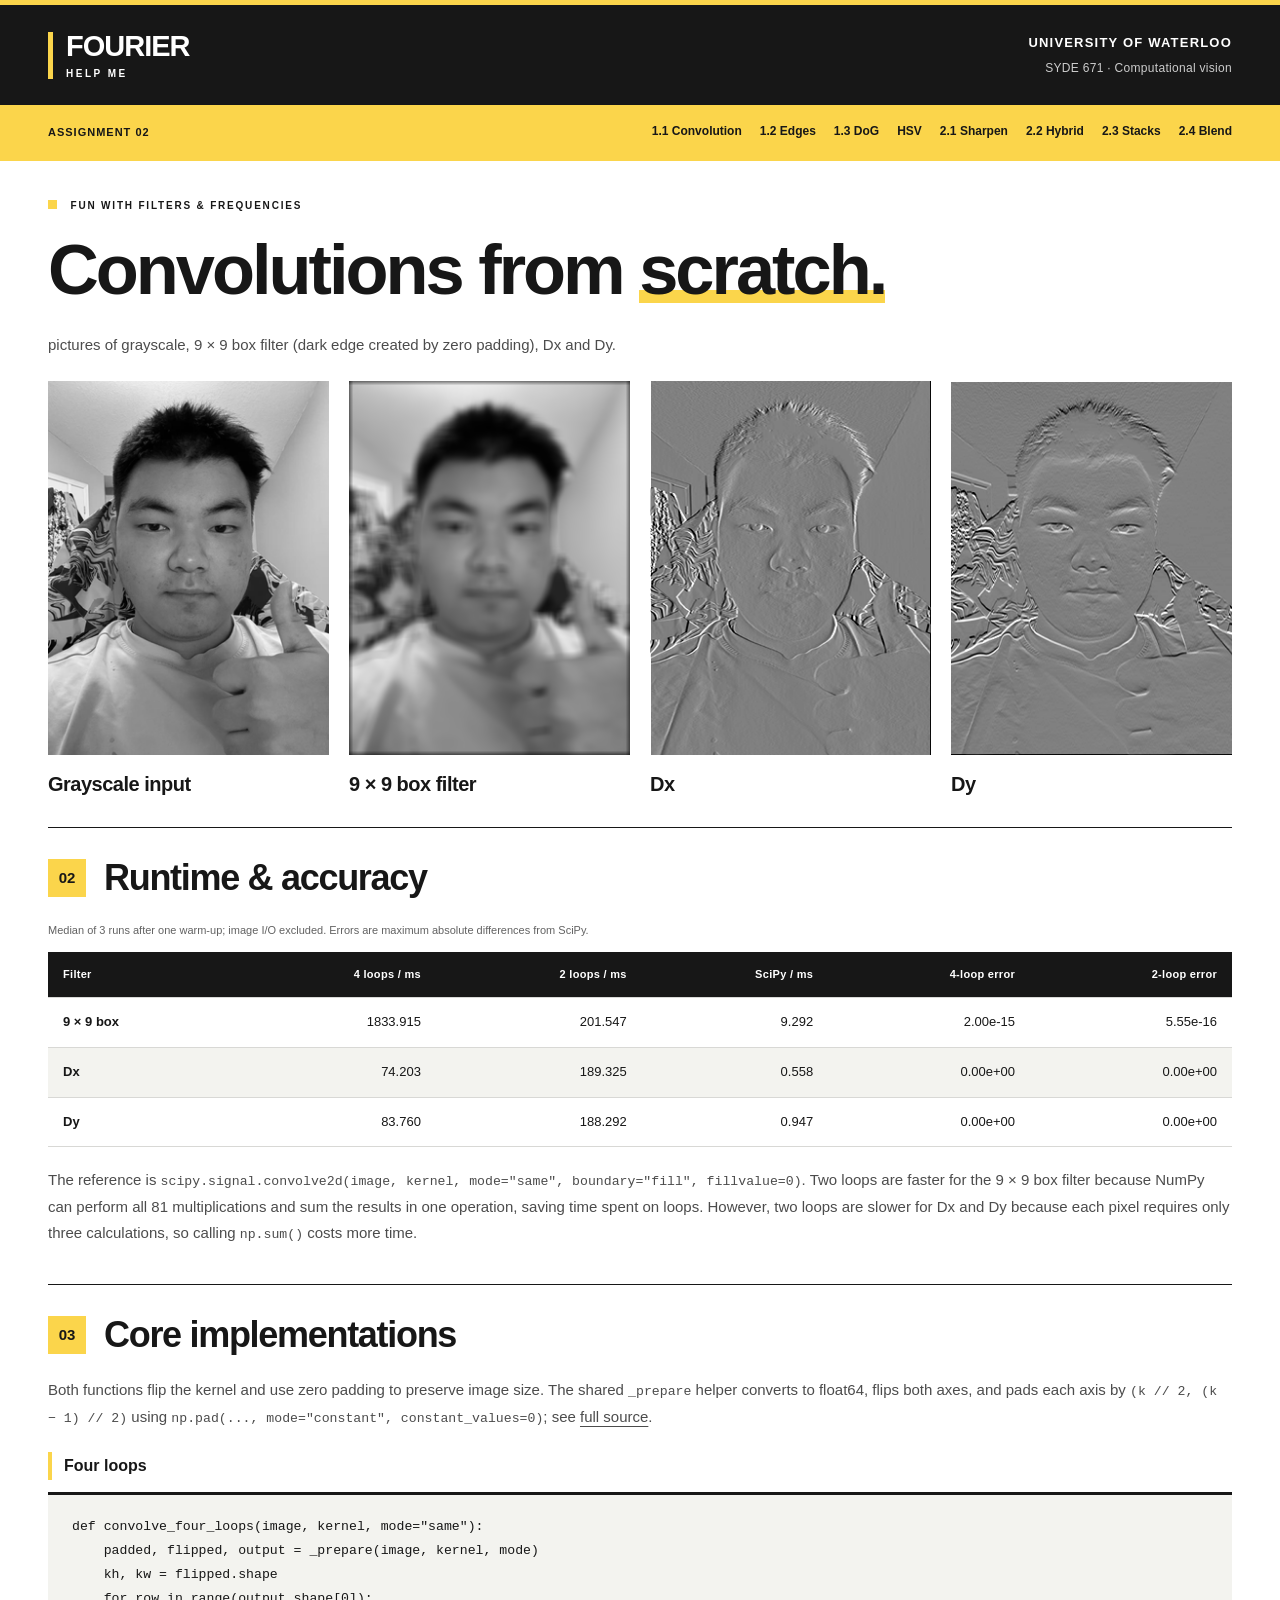
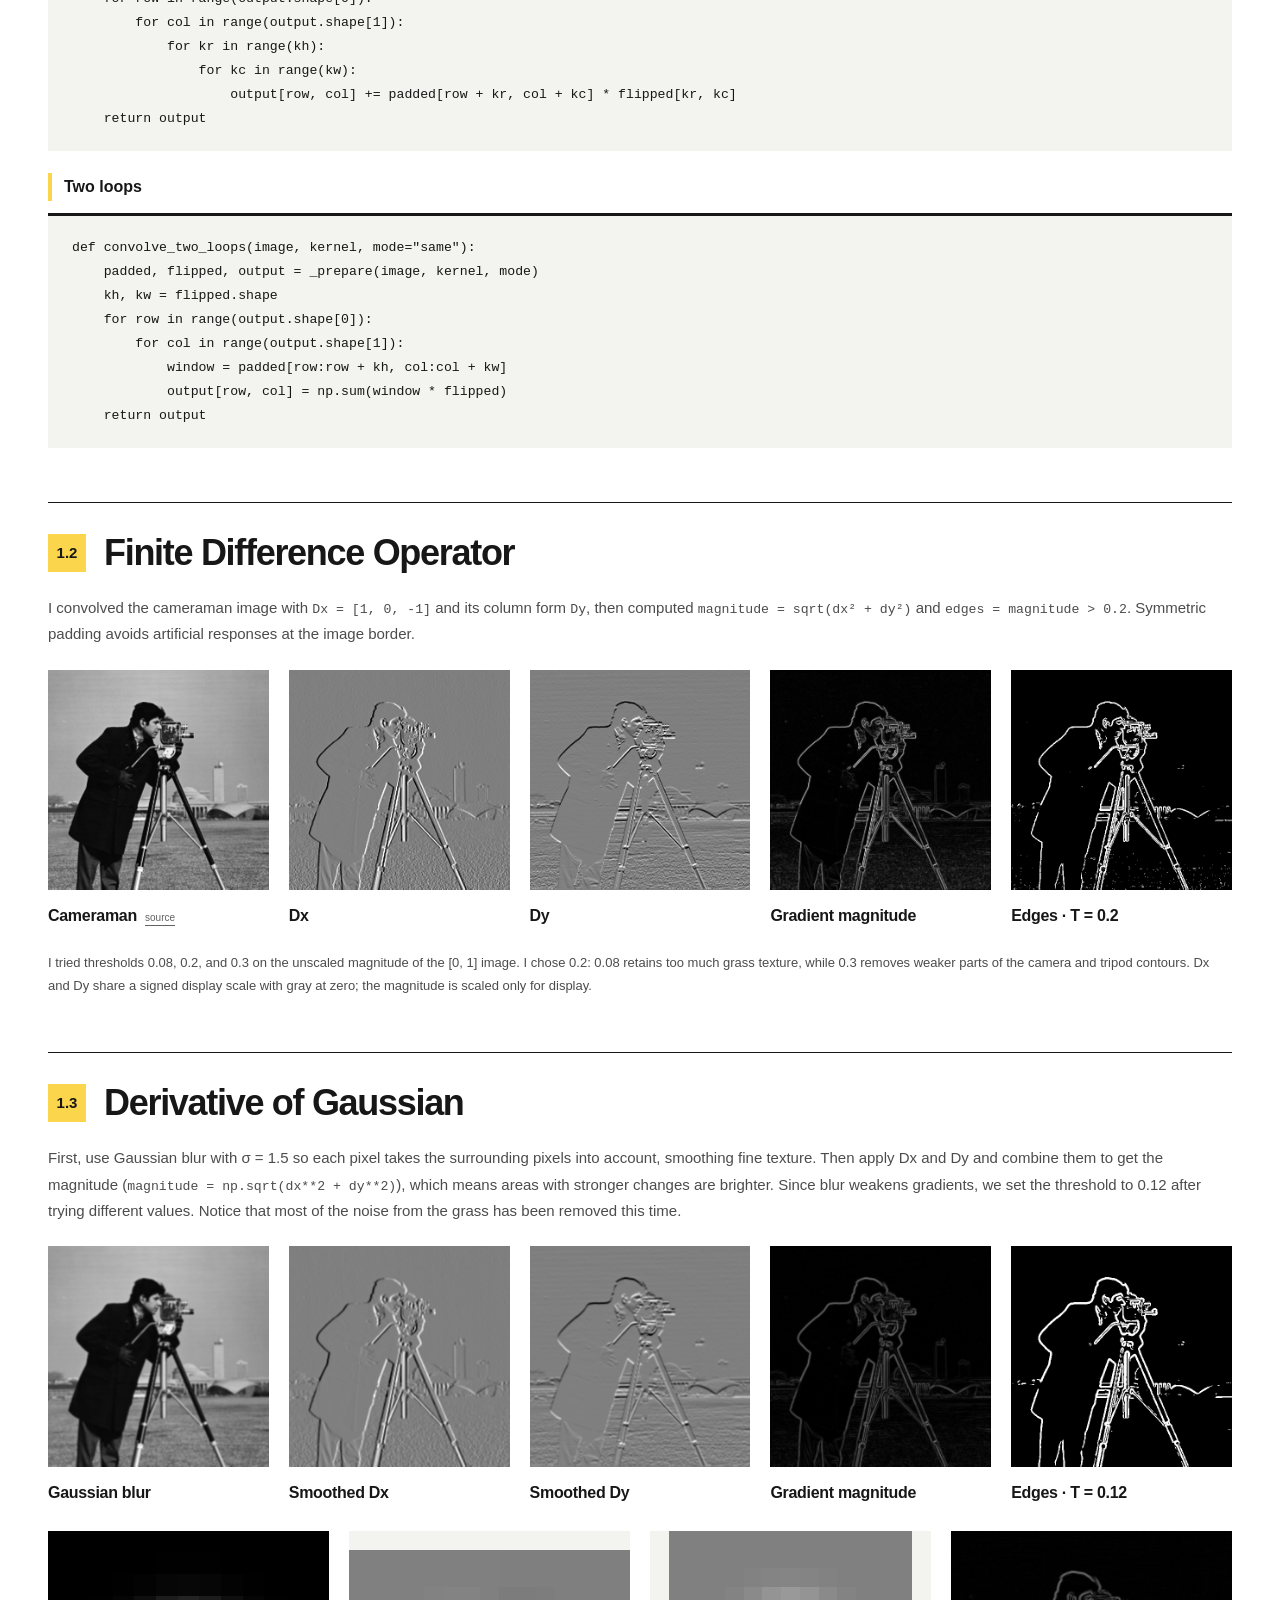
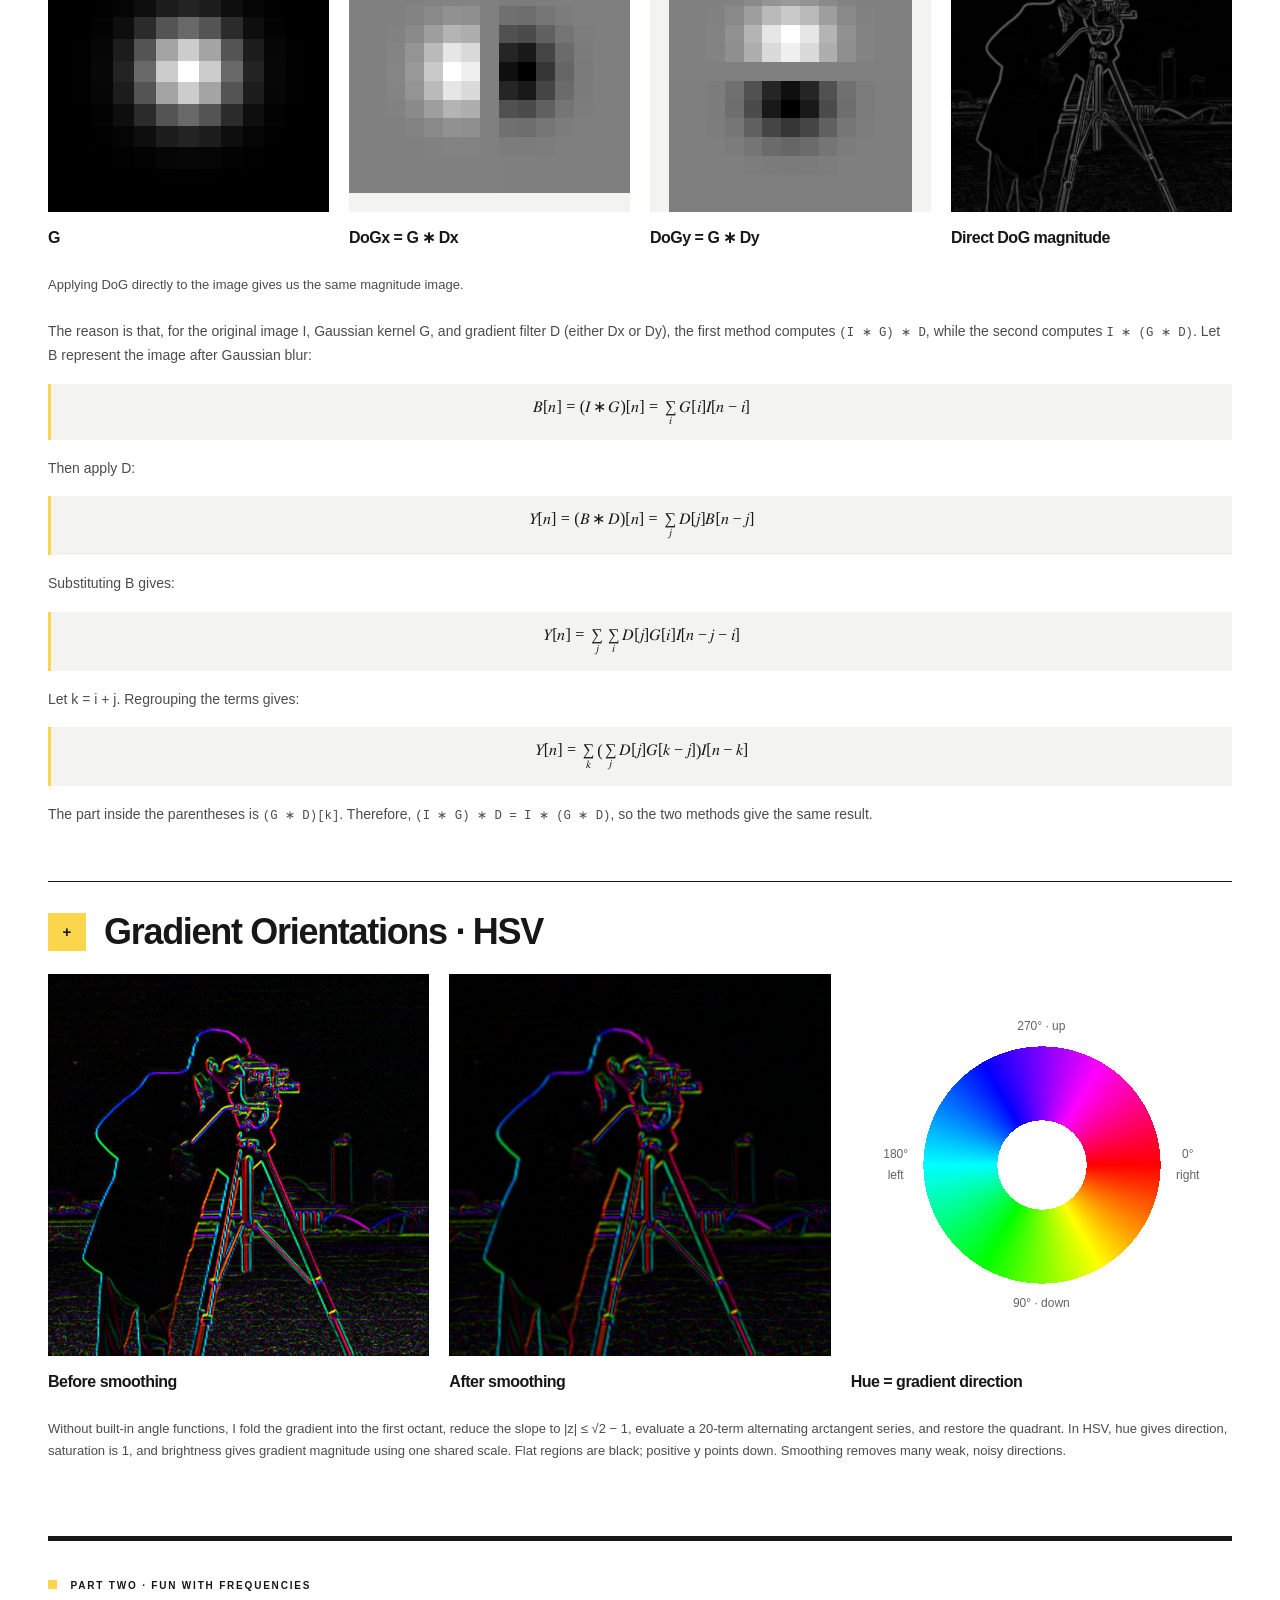
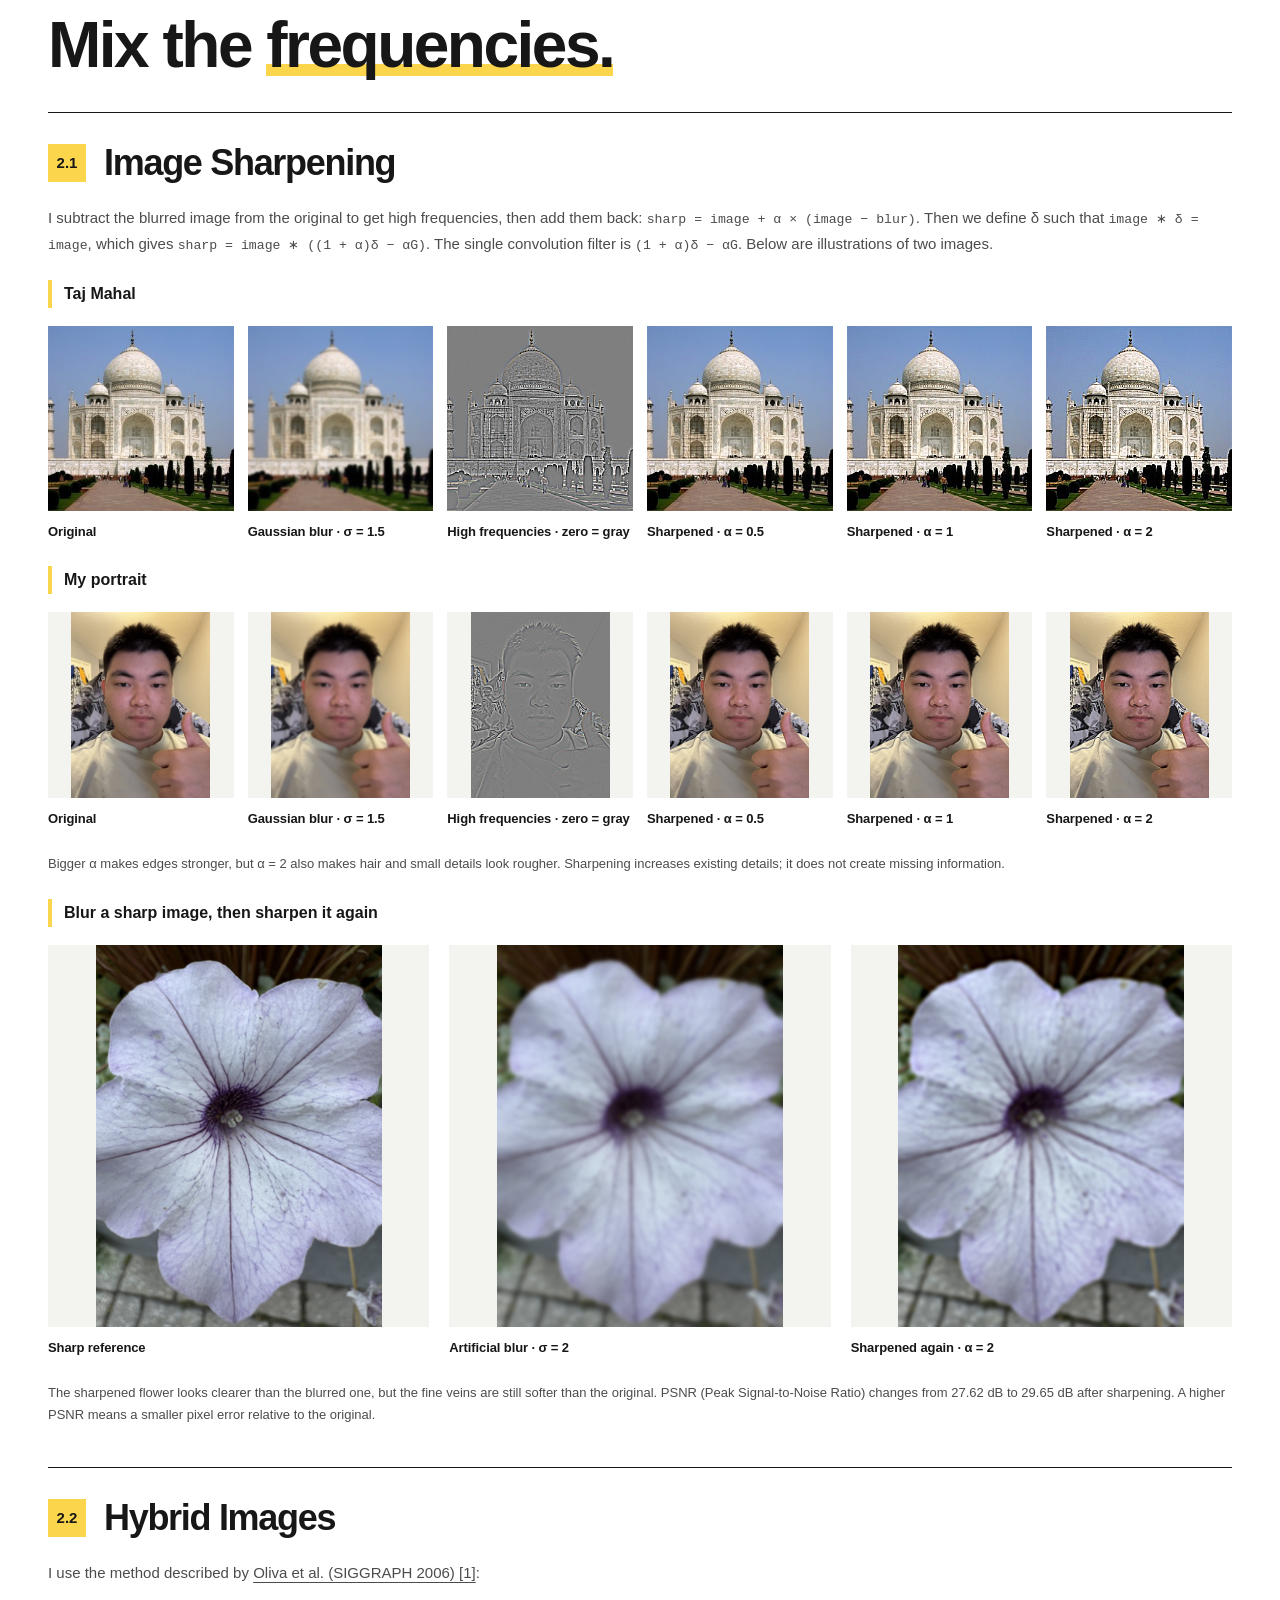
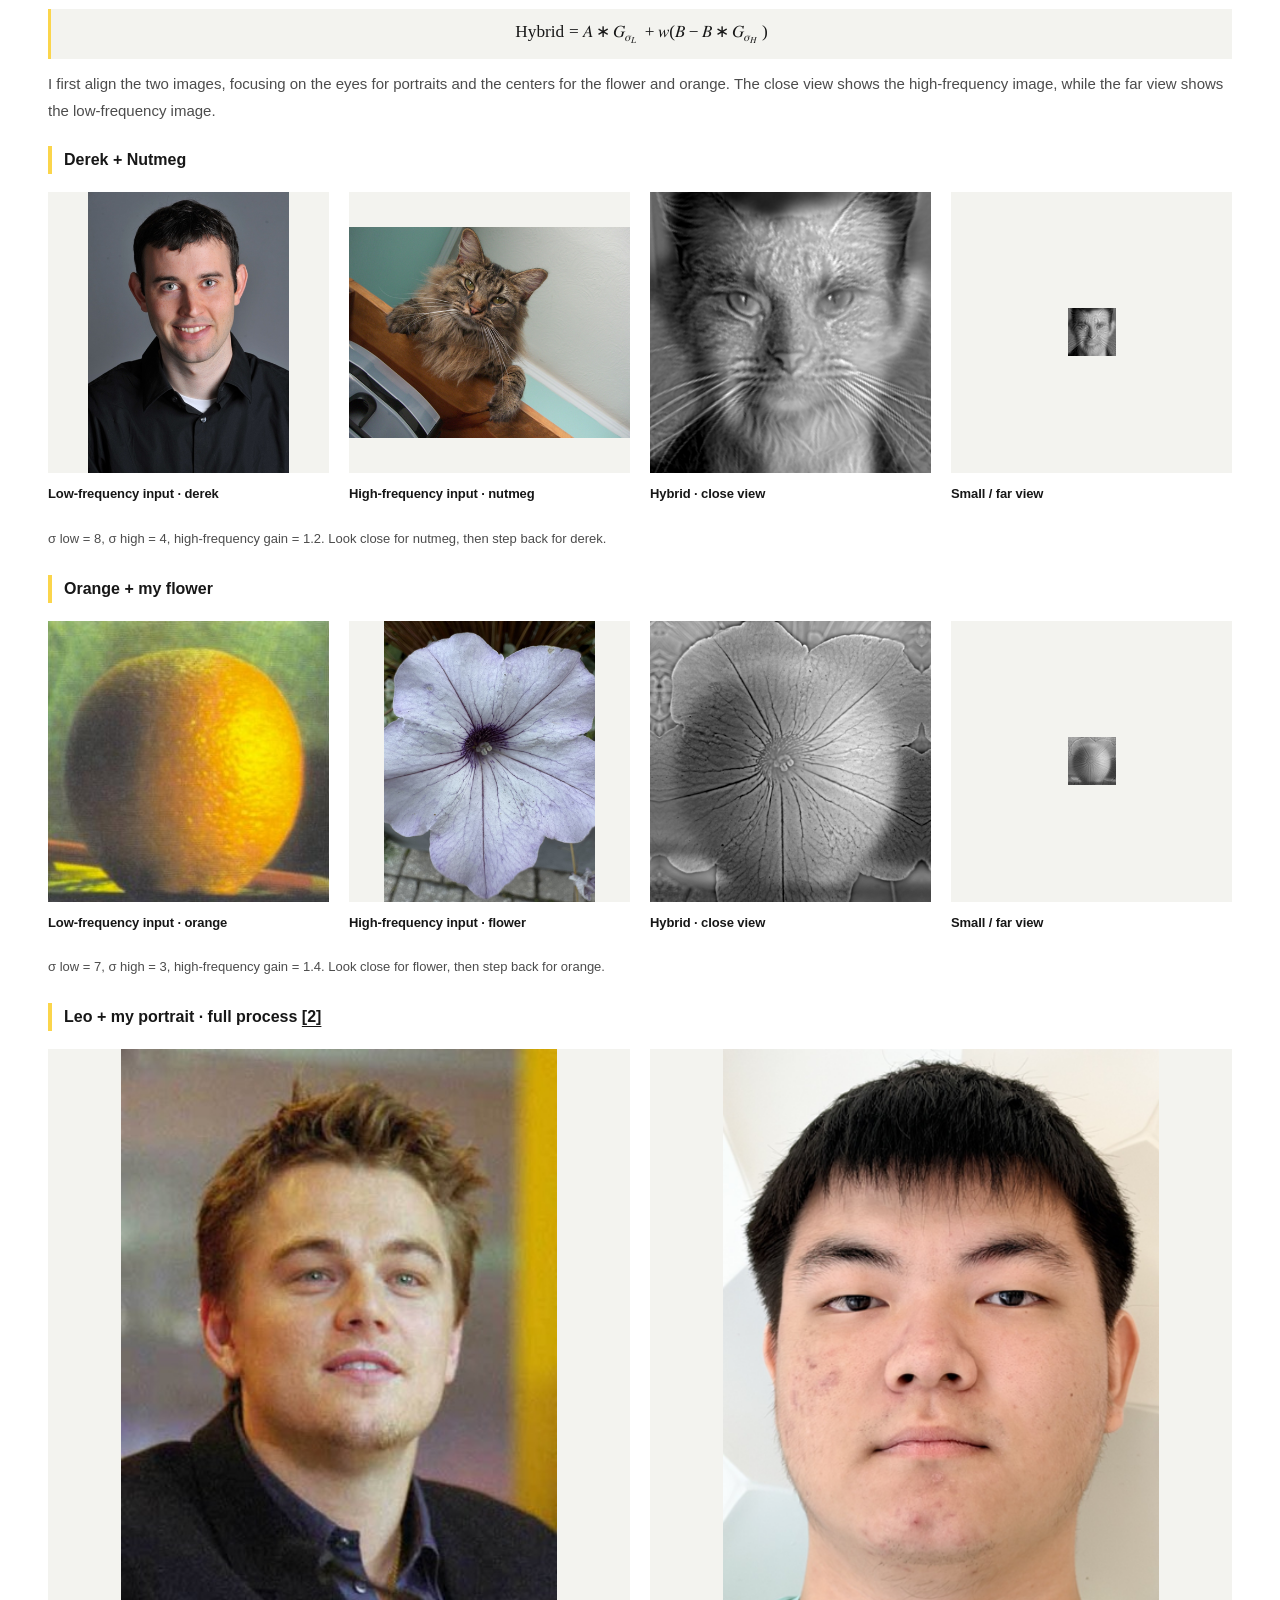
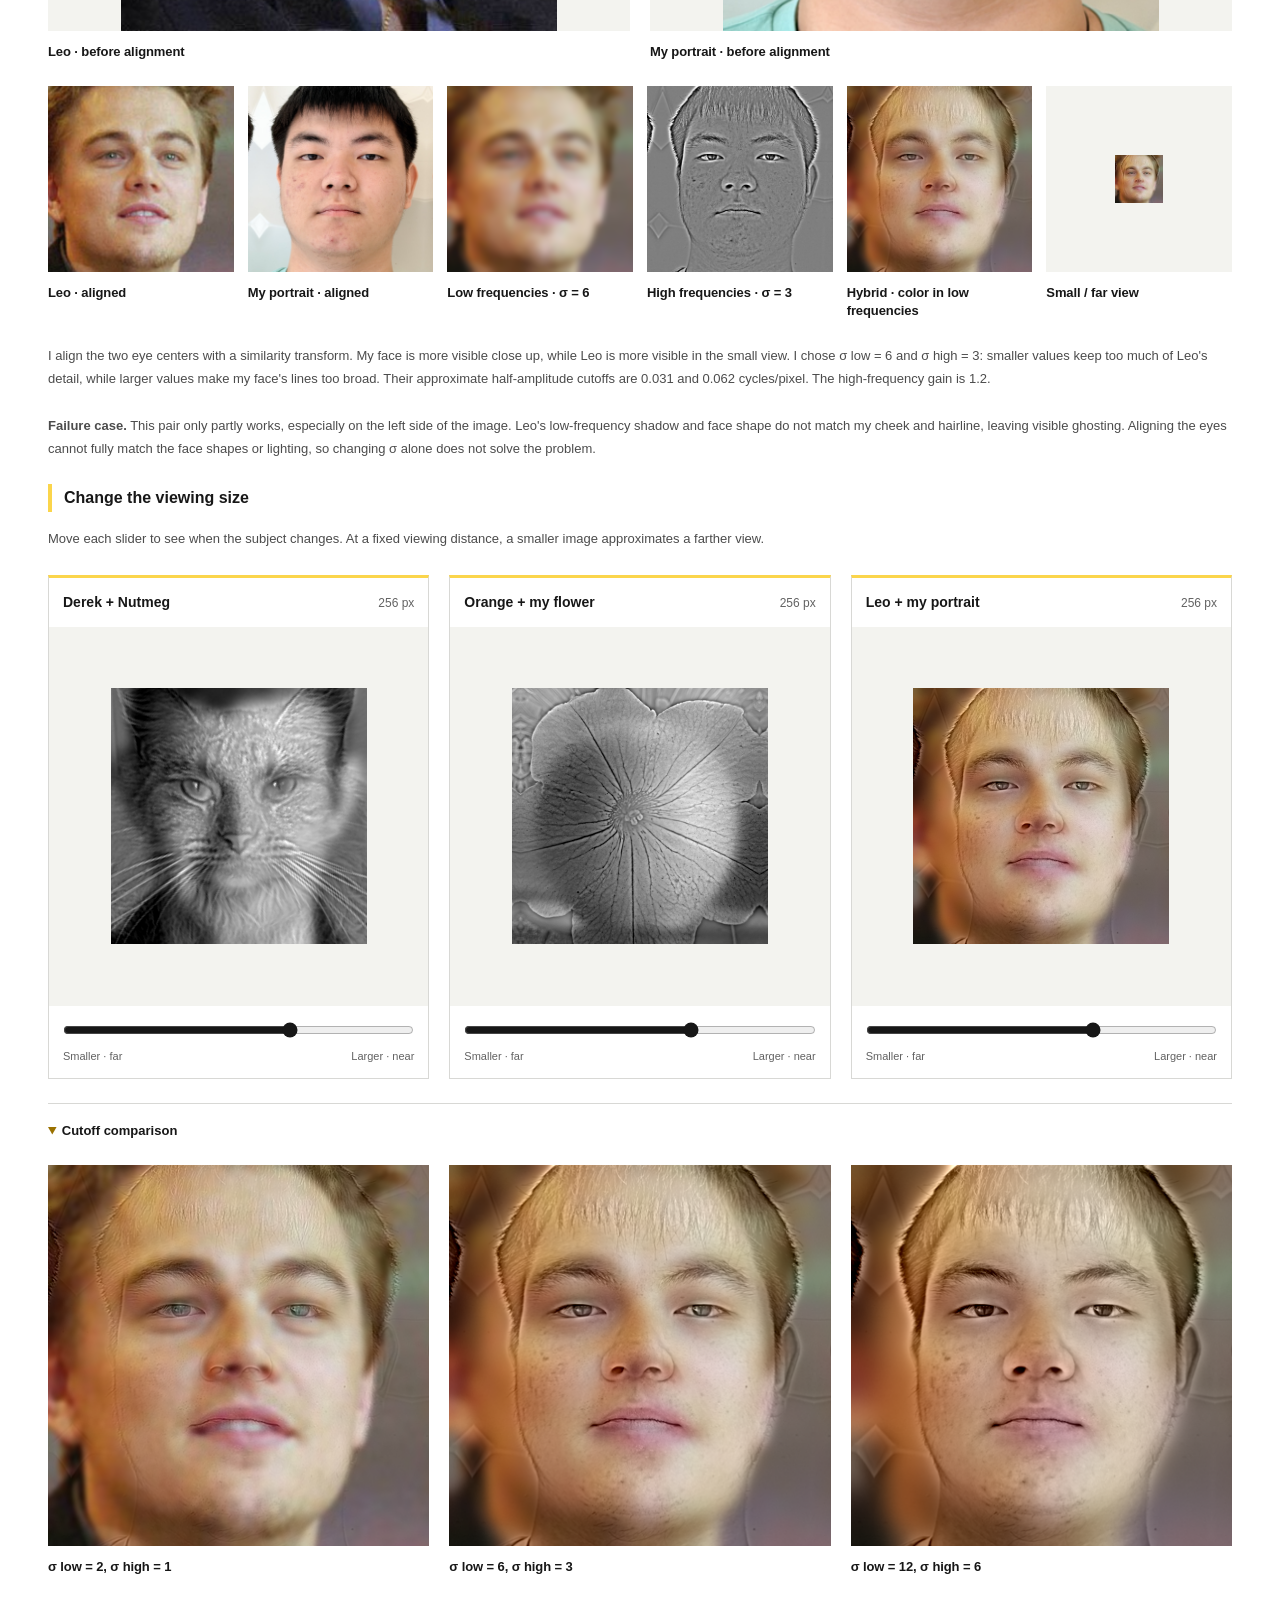
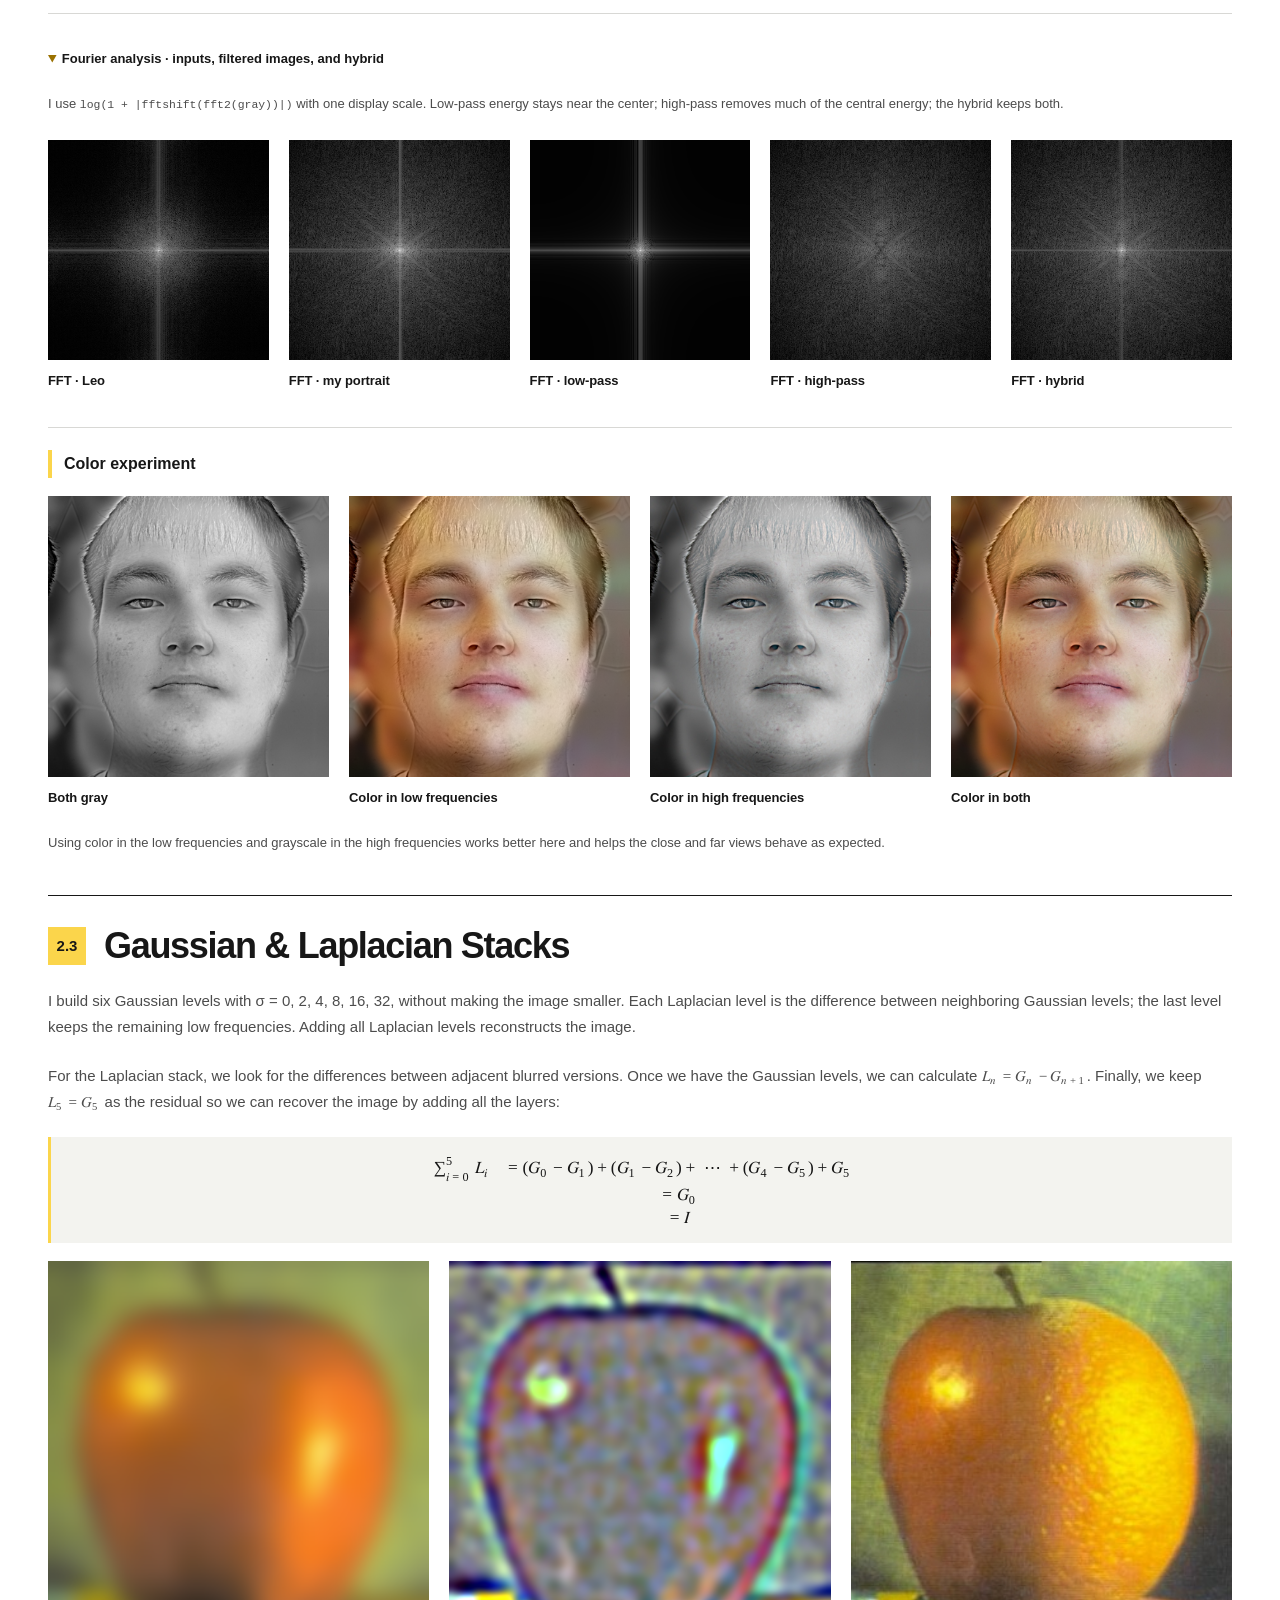
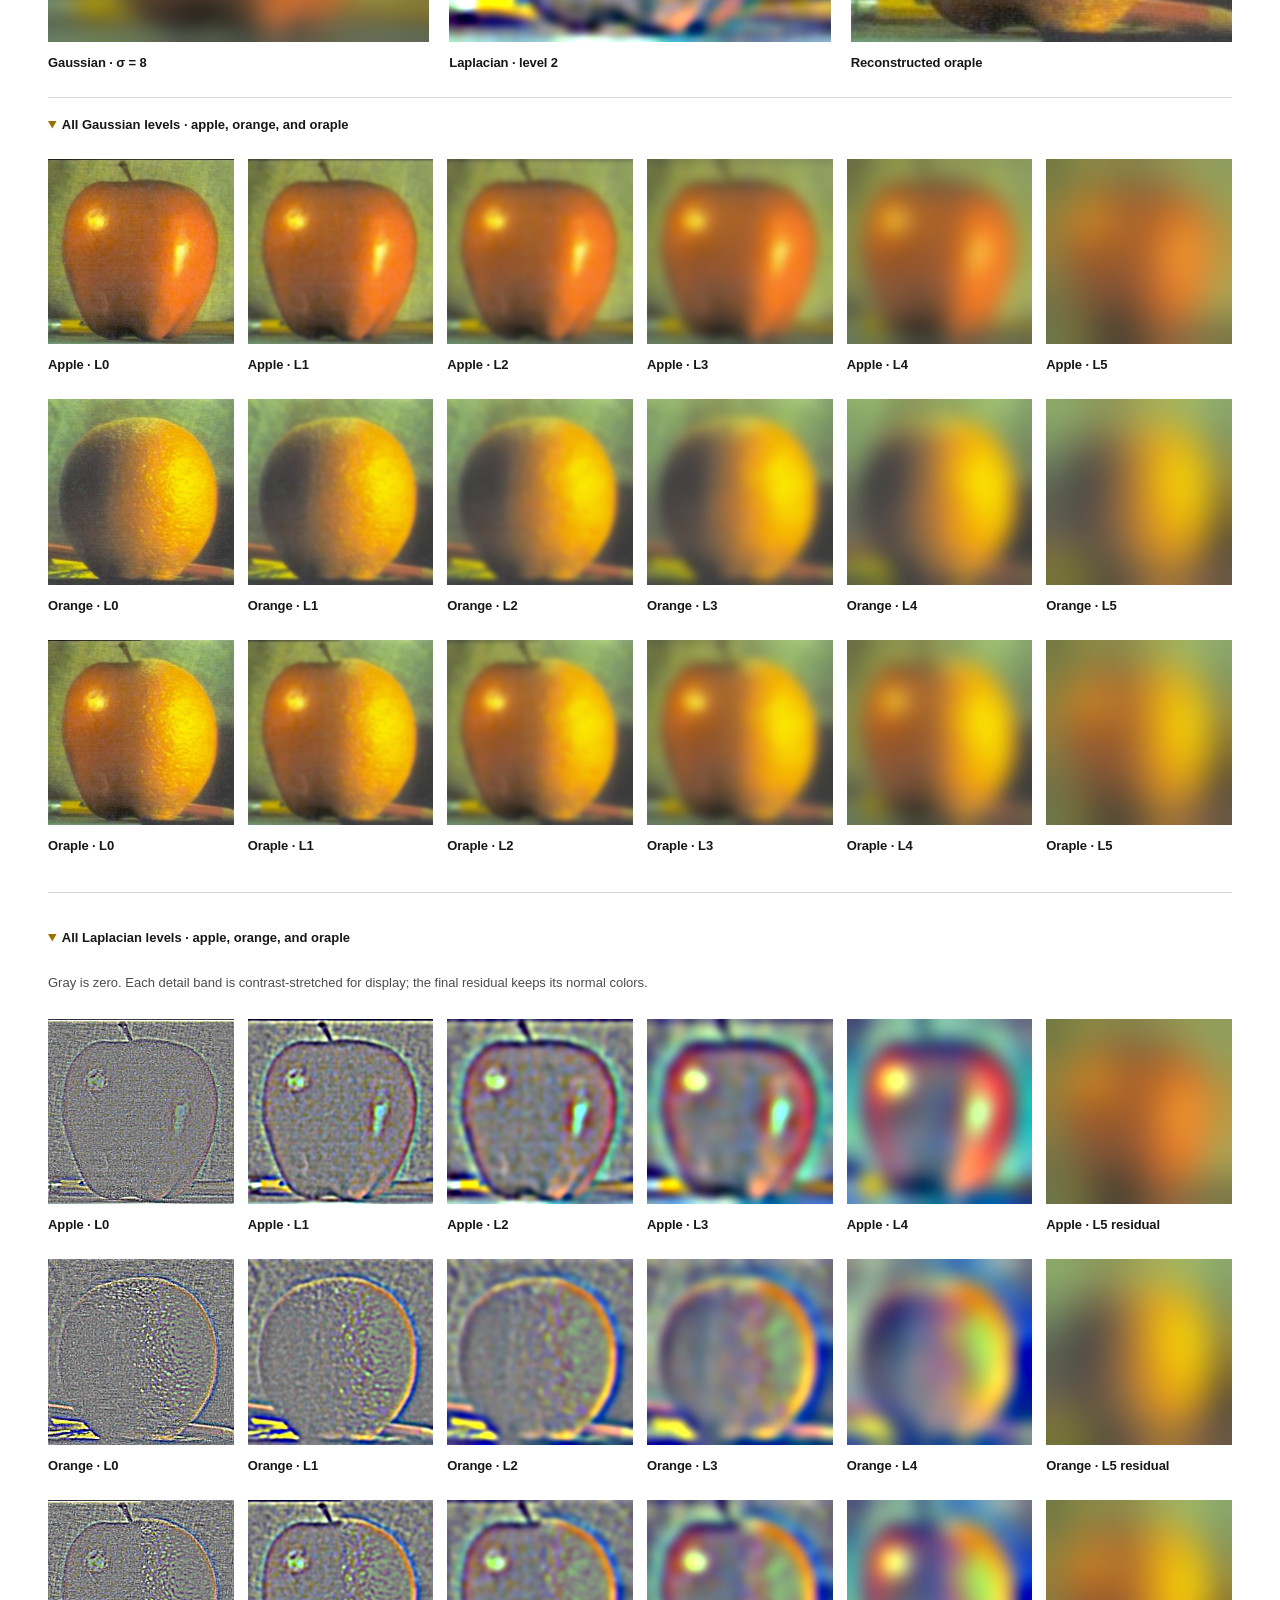
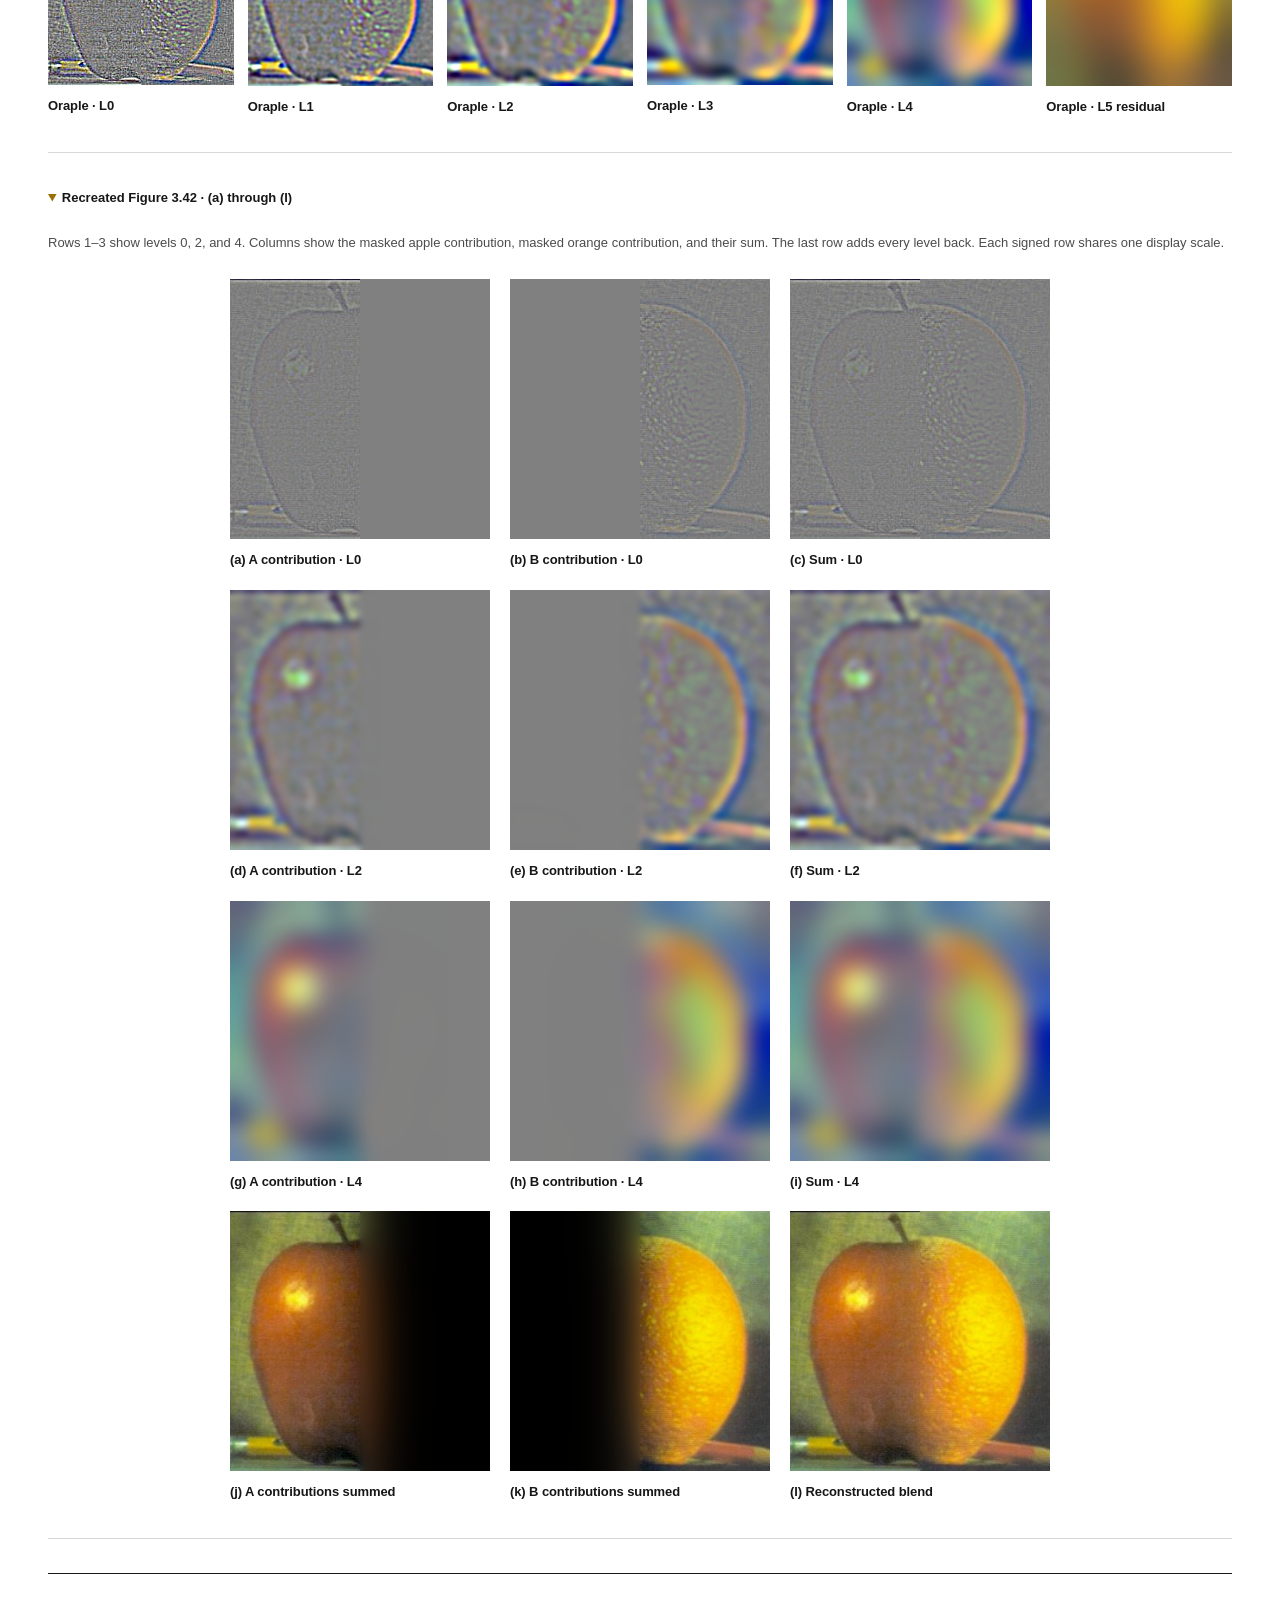
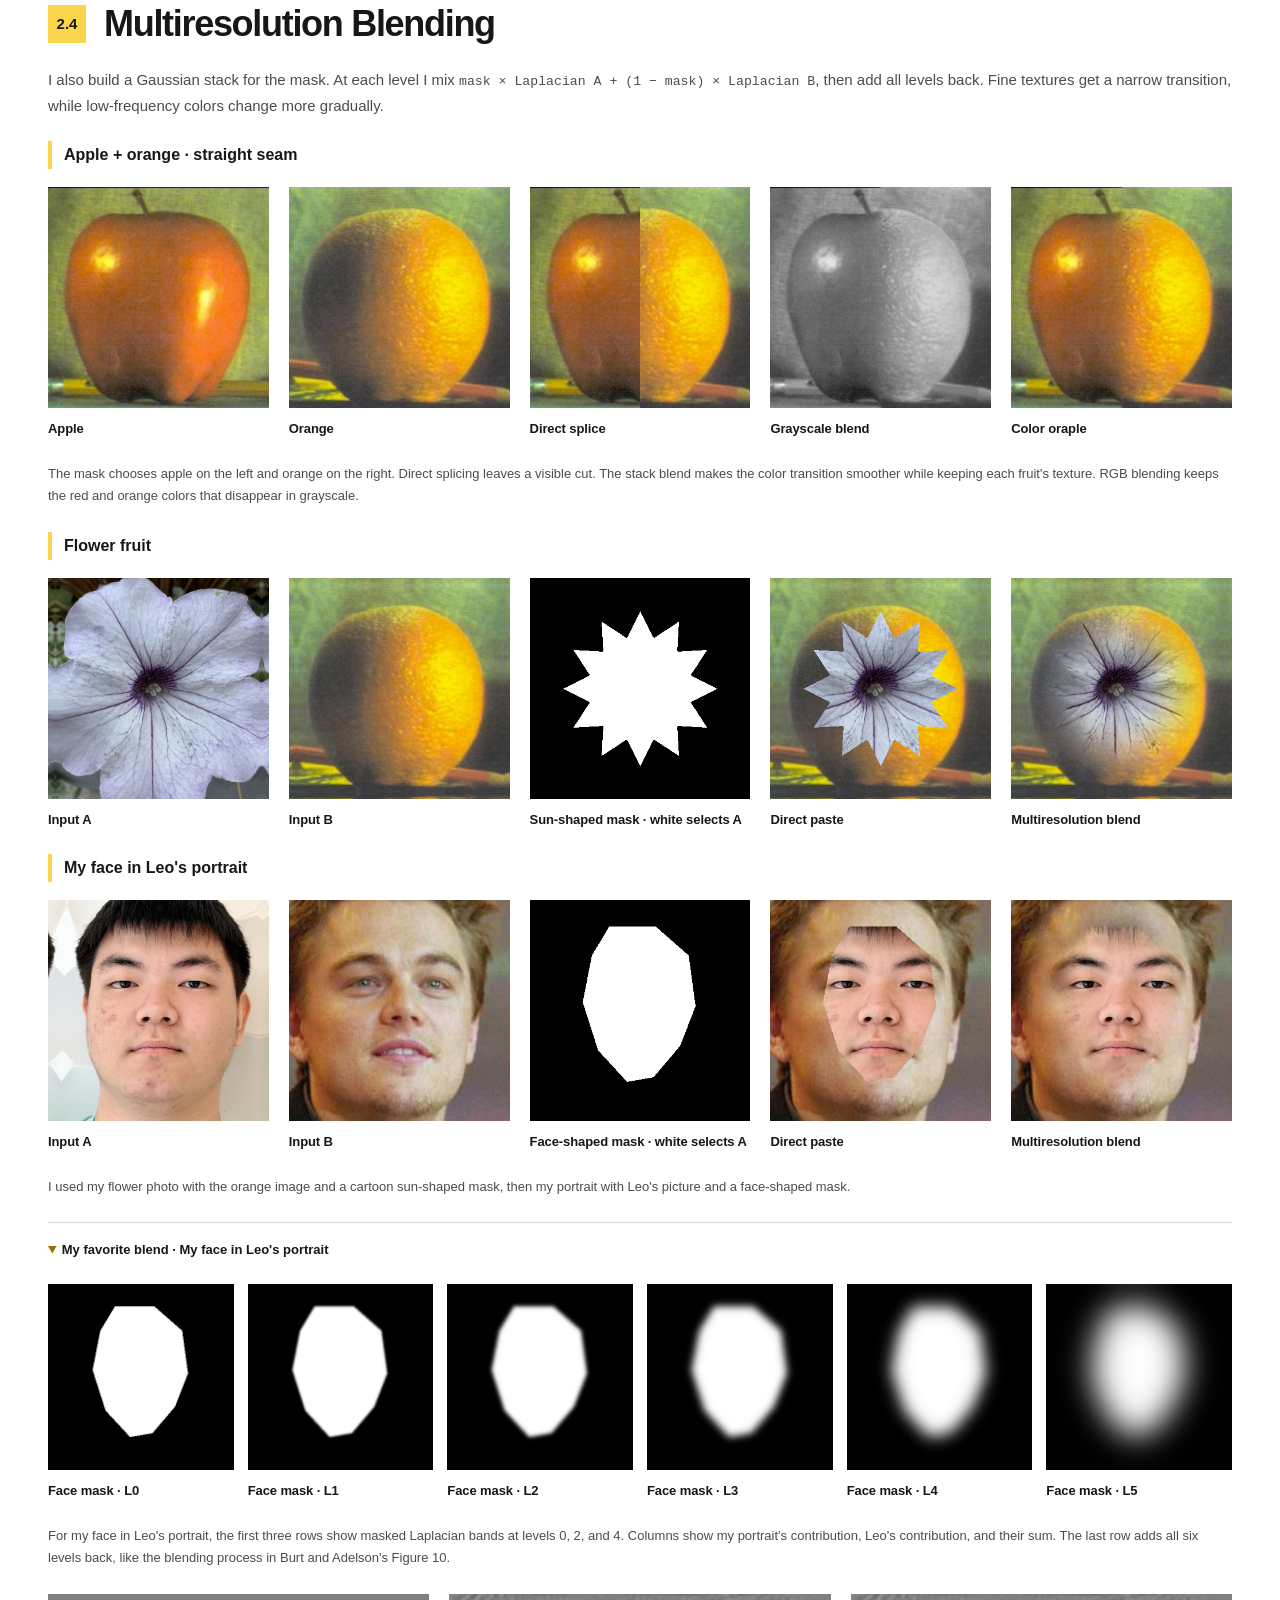
==== index.html @ e85f4d4d "whole part of assig2 for syde671 v0" ====
<!doctype html>
<html lang="en">
<head>
  <meta charset="utf-8">
  <meta name="viewport" content="width=device-width, initial-scale=1">
  <title>Fourier help me · Filters &amp; Frequencies</title>
  <link rel="stylesheet" href="assets/style.css">
  <script src="assets/hybrid-viewer.js" defer></script>
</head>
<body>
<header><div class="shell masthead"><a class="wordmark" href="#top">FOURIER<span>HELP ME</span></a><div class="course">UNIVERSITY OF WATERLOO<span>SYDE 671 · Computational vision</span></div></div></header>
<nav aria-label="Project sections"><div class="shell nav-inner"><a class="assignment" href="#top">ASSIGNMENT 02</a><div class="nav-links"><a href="#top">1.1 Convolution</a><a href="#part1-2">1.2 Edges</a><a href="#part1-3">1.3 DoG</a><a href="#orientations">HSV</a><a href="#part2-1">2.1 Sharpen</a><a href="#part2-2">2.2 Hybrid</a><a href="#part2-3">2.3 Stacks</a><a href="#part2-4">2.4 Blend</a></div></div></nav>
<main class="shell" id="top">
  <div class="hero"><div class="eyebrow"><i></i> FUN WITH FILTERS &amp; FREQUENCIES</div><h1>Convolutions from <em>scratch.</em></h1></div>
  <section id="results" class="results">
  <p>pictures of grayscale, 9 × 9 box filter (dark edge created by zero padding), Dx and Dy.</p>

  <div class="image-grid">
    <figure><img src="assets/images/part1_1/grayscale.png" alt="Original grayscale portrait" width="288" height="384"><figcaption>Grayscale input</figcaption></figure>
    <figure><img src="assets/images/part1_1/box_two.png" alt="Portrait smoothed with a 9 by 9 box filter" width="288" height="384"><figcaption>9 × 9 box filter</figcaption></figure>
    <figure><img src="assets/images/part1_1/dx_two.png" alt="Signed horizontal derivative of the portrait" width="288" height="384"><figcaption>Dx</figcaption></figure>
    <figure><img src="assets/images/part1_1/dy_two.png" alt="Signed vertical derivative of the portrait" width="288" height="384"><figcaption>Dy</figcaption></figure>
  </div>
  </section>

  <section id="comparison" class="study">
    <div class="section-heading"><span class="number">02</span><h2>Runtime &amp; accuracy</h2></div>
    <div class="table-wrap"><table>
      <caption>Median of 3 runs after one warm-up; image I/O excluded. Errors are maximum absolute differences from SciPy.</caption>
      <thead><tr><th scope="col">Filter</th><th scope="col">4 loops / ms</th><th scope="col">2 loops / ms</th><th scope="col">SciPy / ms</th><th scope="col">4-loop error</th><th scope="col">2-loop error</th></tr></thead>
      <tbody><tr><th scope="row">9 × 9 box</th><td>1833.915</td><td>201.547</td><td>9.292</td><td>2.00e-15</td><td>5.55e-16</td></tr>
<tr><th scope="row">Dx</th><td>74.203</td><td>189.325</td><td>0.558</td><td>0.00e+00</td><td>0.00e+00</td></tr>
<tr><th scope="row">Dy</th><td>83.760</td><td>188.292</td><td>0.947</td><td>0.00e+00</td><td>0.00e+00</td></tr></tbody>
    </table></div>
    <p>The reference is <code>scipy.signal.convolve2d(image, kernel, mode="same", boundary="fill", fillvalue=0)</code>. Two loops are faster for the 9 × 9 box filter because NumPy can perform all 81 multiplications and sum the results in one operation, saving time spent on loops. However, two loops are slower for Dx and Dy because each pixel requires only three calculations, so calling <code>np.sum()</code> costs more time.</p>
  </section>

  <section id="code" class="study">
    <div class="section-heading"><span class="number">03</span><h2>Core implementations</h2></div>
    <p>Both functions flip the kernel and use zero padding to preserve image size. The shared <code>_prepare</code> helper converts to float64, flips both axes, and pads each axis by <code>(k // 2, (k − 1) // 2)</code> using <code>np.pad(..., mode="constant", constant_values=0)</code>; see <a href="convolution.py">full source</a>.</p>
    <h3>Four loops</h3>
    <pre><code>def convolve_four_loops(image, kernel, mode=&quot;same&quot;):
    padded, flipped, output = _prepare(image, kernel, mode)
    kh, kw = flipped.shape
    for row in range(output.shape[0]):
        for col in range(output.shape[1]):
            for kr in range(kh):
                for kc in range(kw):
                    output[row, col] += padded[row + kr, col + kc] * flipped[kr, kc]
    return output</code></pre>
    <h3>Two loops</h3>
    <pre><code>def convolve_two_loops(image, kernel, mode=&quot;same&quot;):
    padded, flipped, output = _prepare(image, kernel, mode)
    kh, kw = flipped.shape
    for row in range(output.shape[0]):
        for col in range(output.shape[1]):
            window = padded[row:row + kh, col:col + kw]
            output[row, col] = np.sum(window * flipped)
    return output</code></pre>
  </section>
  <section id="part1-2" class="study finite-difference">
    <div class="section-heading"><span class="number">1.2</span><h2>Finite Difference Operator</h2></div>
    <p>I convolved the cameraman image with <code>Dx = [1, 0, -1]</code> and its column form <code>Dy</code>, then computed <code>magnitude = sqrt(dx² + dy²)</code> and <code>edges = magnitude &gt; 0.2</code>. Symmetric padding avoids artificial responses at the image border.</p>
    <div class="image-grid edge-grid">
      <figure><img src="assets/images/part1_2/original.png" alt="Original grayscale cameraman image" width="512" height="512" loading="lazy"><figcaption>Cameraman <a class="source-link" href="data/cameraman_source.json">source</a></figcaption></figure>
      <figure><img src="assets/images/part1_2/dx.png" alt="Signed horizontal finite difference of cameraman" width="512" height="512" loading="lazy"><figcaption>Dx</figcaption></figure>
      <figure><img src="assets/images/part1_2/dy.png" alt="Signed vertical finite difference of cameraman" width="512" height="512" loading="lazy"><figcaption>Dy</figcaption></figure>
      <figure><img src="assets/images/part1_2/magnitude.png" alt="Gradient magnitude computed from Dx and Dy" width="512" height="512" loading="lazy"><figcaption>Gradient magnitude</figcaption></figure>
      <figure><img src="assets/images/part1_2/edges.png" alt="Binary cameraman edges with threshold 0.2" width="512" height="512" loading="lazy"><figcaption>Edges · T = 0.2</figcaption></figure>
    </div>
    <p class="threshold-note">I tried thresholds 0.08, 0.2, and 0.3 on the unscaled magnitude of the [0, 1] image. I chose 0.2: 0.08 retains too much grass texture, while 0.3 removes weaker parts of the camera and tripod contours. Dx and Dy share a signed display scale with gray at zero; the magnitude is scaled only for display.</p>
  </section>

  <section id="part1-3" class="study finite-difference">
    <div class="section-heading"><span class="number">1.3</span><h2>Derivative of Gaussian</h2></div>
    <p>First, use Gaussian blur with σ = 1.5 so each pixel takes the surrounding pixels into account, smoothing fine texture. Then apply Dx and Dy and combine them to get the magnitude (<code>magnitude = np.sqrt(dx**2 + dy**2)</code>), which means areas with stronger changes are brighter. Since blur weakens gradients, we set the threshold to 0.12 after trying different values. Notice that most of the noise from the grass has been removed this time.</p>
    <div class="image-grid edge-grid">
      <figure><img src="assets/images/part1_3/blurred.png" alt="Cameraman after Gaussian smoothing" width="512" height="512" loading="lazy"><figcaption>Gaussian blur</figcaption></figure>
      <figure><img src="assets/images/part1_3/dx.png" alt="Horizontal derivative after Gaussian smoothing" width="512" height="512" loading="lazy"><figcaption>Smoothed Dx</figcaption></figure>
      <figure><img src="assets/images/part1_3/dy.png" alt="Vertical derivative after Gaussian smoothing" width="512" height="512" loading="lazy"><figcaption>Smoothed Dy</figcaption></figure>
      <figure><img src="assets/images/part1_3/magnitude.png" alt="Gradient magnitude after Gaussian smoothing" width="512" height="512" loading="lazy"><figcaption>Gradient magnitude</figcaption></figure>
      <figure><img src="assets/images/part1_3/edges.png" alt="Smoothed binary edges at threshold 0.12" width="512" height="512" loading="lazy"><figcaption>Edges · T = 0.12</figcaption></figure>
    </div>
    <div class="image-grid filter-grid">
      <figure><img class="kernel-image" src="assets/images/part1_3/gaussian.png" alt="Two-dimensional Gaussian kernel, bright at its center" loading="lazy"><figcaption>G</figcaption></figure>
      <figure><img class="kernel-image" src="assets/images/part1_3/dog_x.png" alt="Horizontal derivative of Gaussian kernel with positive and negative lobes" loading="lazy"><figcaption>DoGx = G ∗ Dx</figcaption></figure>
      <figure><img class="kernel-image" src="assets/images/part1_3/dog_y.png" alt="Vertical derivative of Gaussian kernel with positive and negative lobes" loading="lazy"><figcaption>DoGy = G ∗ Dy</figcaption></figure>
      <figure><img src="assets/images/part1_3/dog_magnitude.png" alt="Gradient magnitude from directly applying the derivative of Gaussian filters" width="512" height="512" loading="lazy"><figcaption>Direct DoG magnitude</figcaption></figure>
    </div>
    <p class="threshold-note">Applying DoG directly to the image gives us the same magnitude image.</p>
    <div class="math-proof" id="dog-proof">
      <p>The reason is that, for the original image I, Gaussian kernel G, and gradient filter D (either Dx or Dy), the first method computes <code>(I ∗ G) ∗ D</code>, while the second computes <code>I ∗ (G ∗ D)</code>. Let B represent the image after Gaussian blur:</p>
      <div class="math-equation"><math xmlns="http://www.w3.org/1998/Math/MathML" display="block" alttext="B[n] = (I * G)[n] = sum_i G[i] I[n-i]">
        <mrow><mi>B</mi><mo stretchy="false">[</mo><mi>n</mi><mo stretchy="false">]</mo><mo>=</mo><mo stretchy="false">(</mo><mi>I</mi><mo>∗</mo><mi>G</mi><mo stretchy="false">)</mo><mo stretchy="false">[</mo><mi>n</mi><mo stretchy="false">]</mo><mo>=</mo><munder><mo>∑</mo><mi>i</mi></munder><mi>G</mi><mo stretchy="false">[</mo><mi>i</mi><mo stretchy="false">]</mo><mi>I</mi><mo stretchy="false">[</mo><mi>n</mi><mo>−</mo><mi>i</mi><mo stretchy="false">]</mo></mrow>
      </math></div>
      <p>Then apply D:</p>
      <div class="math-equation"><math xmlns="http://www.w3.org/1998/Math/MathML" display="block" alttext="Y[n] = (B * D)[n] = sum_j D[j] B[n-j]">
        <mrow><mi>Y</mi><mo stretchy="false">[</mo><mi>n</mi><mo stretchy="false">]</mo><mo>=</mo><mo stretchy="false">(</mo><mi>B</mi><mo>∗</mo><mi>D</mi><mo stretchy="false">)</mo><mo stretchy="false">[</mo><mi>n</mi><mo stretchy="false">]</mo><mo>=</mo><munder><mo>∑</mo><mi>j</mi></munder><mi>D</mi><mo stretchy="false">[</mo><mi>j</mi><mo stretchy="false">]</mo><mi>B</mi><mo stretchy="false">[</mo><mi>n</mi><mo>−</mo><mi>j</mi><mo stretchy="false">]</mo></mrow>
      </math></div>
      <p>Substituting B gives:</p>
      <div class="math-equation"><math xmlns="http://www.w3.org/1998/Math/MathML" display="block" alttext="Y[n] = sum_j sum_i D[j] G[i] I[n-j-i]">
        <mrow><mi>Y</mi><mo stretchy="false">[</mo><mi>n</mi><mo stretchy="false">]</mo><mo>=</mo><munder><mo>∑</mo><mi>j</mi></munder><munder><mo>∑</mo><mi>i</mi></munder><mi>D</mi><mo stretchy="false">[</mo><mi>j</mi><mo stretchy="false">]</mo><mi>G</mi><mo stretchy="false">[</mo><mi>i</mi><mo stretchy="false">]</mo><mi>I</mi><mo stretchy="false">[</mo><mi>n</mi><mo>−</mo><mi>j</mi><mo>−</mo><mi>i</mi><mo stretchy="false">]</mo></mrow>
      </math></div>
      <p>Let k = i + j. Regrouping the terms gives:</p>
      <div class="math-equation"><math xmlns="http://www.w3.org/1998/Math/MathML" display="block" alttext="Y[n] = sum_k (sum_j D[j] G[k-j]) I[n-k]">
        <mrow><mi>Y</mi><mo stretchy="false">[</mo><mi>n</mi><mo stretchy="false">]</mo><mo>=</mo><munder><mo>∑</mo><mi>k</mi></munder><mo stretchy="true">(</mo><munder><mo>∑</mo><mi>j</mi></munder><mi>D</mi><mo stretchy="false">[</mo><mi>j</mi><mo stretchy="false">]</mo><mi>G</mi><mo stretchy="false">[</mo><mi>k</mi><mo>−</mo><mi>j</mi><mo stretchy="false">]</mo><mo stretchy="true">)</mo><mi>I</mi><mo stretchy="false">[</mo><mi>n</mi><mo>−</mo><mi>k</mi><mo stretchy="false">]</mo></mrow>
      </math></div>
      <p>The part inside the parentheses is <code>(G ∗ D)[k]</code>. Therefore, <code>(I ∗ G) ∗ D = I ∗ (G ∗ D)</code>, so the two methods give the same result.</p>
    </div>
  </section>
  <section id="orientations" class="study finite-difference">
    <div class="section-heading"><span class="number">+</span><h2>Gradient Orientations · HSV</h2></div>
    <div class="image-grid orientation-grid">
      <figure><img src="assets/images/part1_3/orientation_raw.png" alt="HSV gradient directions for the original cameraman image" width="512" height="512" loading="lazy"><figcaption>Before smoothing</figcaption></figure>
      <figure><img src="assets/images/part1_3/orientation_smooth.png" alt="HSV gradient directions after Gaussian smoothing" width="512" height="512" loading="lazy"><figcaption>After smoothing</figcaption></figure>
      <figure class="hue-key"><div class="hue-wheel"><span>270° · up</span><div><span>180°<br>left</span><img src="assets/images/part1_3/hue_wheel.png" alt="Cyclic hue legend for gradient directions in image coordinates" width="256" height="256" loading="lazy"><span>0°<br>right</span></div><span>90° · down</span></div><figcaption>Hue = gradient direction</figcaption></figure>
    </div>
    <p class="threshold-note">Without built-in angle functions, I fold the gradient into the first octant, reduce the slope to |z| ≤ √2 − 1, evaluate a 20-term alternating arctangent series, and restore the quadrant. In HSV, hue gives direction, saturation is 1, and brightness gives gradient magnitude using one shared scale. Flat regions are black; positive y points down. Smoothing removes many weak, noisy directions.</p>
  </section>

  <div class="part-heading" id="part2"><div class="eyebrow"><i></i> PART TWO · FUN WITH FREQUENCIES</div><h2>Mix the <em>frequencies.</em></h2></div>
  <section id="part2-1" class="study">
    <div class="section-heading"><span class="number">2.1</span><h2>Image Sharpening</h2></div>
    <p>I subtract the blurred image from the original to get high frequencies, then add them back: <code>sharp = image + α × (image − blur)</code>. Then we define δ such that <code>image ∗ δ = image</code>, which gives <code>sharp = image ∗ ((1 + α)δ − αG)</code>. The single convolution filter is <code>(1 + α)δ − αG</code>. Below are illustrations of two images.</p>
    <h3>Taj Mahal</h3><div class="image-grid part2-grid cols-6"><figure><img src="assets/images/part2/sharp_taj_original.png" alt="Original" loading="lazy"><figcaption>Original</figcaption></figure><figure><img src="assets/images/part2/sharp_taj_blur.png" alt="Gaussian blur · σ = 1.5" loading="lazy"><figcaption>Gaussian blur · σ = 1.5</figcaption></figure><figure><img src="assets/images/part2/sharp_taj_high.png" alt="High frequencies · zero = gray" loading="lazy"><figcaption>High frequencies · zero = gray</figcaption></figure><figure><img src="assets/images/part2/sharp_taj_0.5.png" alt="Sharpened · α = 0.5" loading="lazy"><figcaption>Sharpened · α = 0.5</figcaption></figure><figure><img src="assets/images/part2/sharp_taj_1.png" alt="Sharpened · α = 1" loading="lazy"><figcaption>Sharpened · α = 1</figcaption></figure><figure><img src="assets/images/part2/sharp_taj_2.png" alt="Sharpened · α = 2" loading="lazy"><figcaption>Sharpened · α = 2</figcaption></figure></div><h3>My portrait</h3><div class="image-grid part2-grid cols-6"><figure><img src="assets/images/part2/sharp_portrait_original.png" alt="Original" loading="lazy"><figcaption>Original</figcaption></figure><figure><img src="assets/images/part2/sharp_portrait_blur.png" alt="Gaussian blur · σ = 1.5" loading="lazy"><figcaption>Gaussian blur · σ = 1.5</figcaption></figure><figure><img src="assets/images/part2/sharp_portrait_high.png" alt="High frequencies · zero = gray" loading="lazy"><figcaption>High frequencies · zero = gray</figcaption></figure><figure><img src="assets/images/part2/sharp_portrait_0.5.png" alt="Sharpened · α = 0.5" loading="lazy"><figcaption>Sharpened · α = 0.5</figcaption></figure><figure><img src="assets/images/part2/sharp_portrait_1.png" alt="Sharpened · α = 1" loading="lazy"><figcaption>Sharpened · α = 1</figcaption></figure><figure><img src="assets/images/part2/sharp_portrait_2.png" alt="Sharpened · α = 2" loading="lazy"><figcaption>Sharpened · α = 2</figcaption></figure></div>
    <p class="experiment-note">Bigger α makes edges stronger, but α = 2 also makes hair and small details look rougher. Sharpening increases existing details; it does not create missing information.</p>
    <h3>Blur a sharp image, then sharpen it again</h3>
    <div class="image-grid part2-grid cols-3"><figure><img src="assets/images/part2/sharp_eval_reference.png" alt="Sharp reference" loading="lazy"><figcaption>Sharp reference</figcaption></figure><figure><img src="assets/images/part2/sharp_eval_blur.png" alt="Artificial blur · σ = 2" loading="lazy"><figcaption>Artificial blur · σ = 2</figcaption></figure><figure><img src="assets/images/part2/sharp_eval_restored.png" alt="Sharpened again · α = 2" loading="lazy"><figcaption>Sharpened again · α = 2</figcaption></figure></div>
    <p class="experiment-note">The sharpened flower looks clearer than the blurred one, but the fine veins are still softer than the original. PSNR (Peak Signal-to-Noise Ratio) changes from 27.62 dB to 29.65 dB after sharpening. A higher PSNR means a smaller pixel error relative to the original.</p>
  </section>

  <section id="part2-2" class="study">
    <div class="section-heading"><span class="number">2.2</span><h2>Hybrid Images</h2></div>
    <p>I use the method described by <a href="#ref-oliva-2006">Oliva et al. (SIGGRAPH 2006) [1]</a>:</p>
    <div class="math-equation"><math xmlns="http://www.w3.org/1998/Math/MathML" display="block" alttext="Hybrid = A * G_sigma_L + w (B - B * G_sigma_H)">
      <mrow><mtext>Hybrid</mtext><mo>=</mo><mi>A</mi><mo>∗</mo><msub><mi>G</mi><msub><mi>σ</mi><mi>L</mi></msub></msub><mo>+</mo><mi>w</mi><mo stretchy="false">(</mo><mi>B</mi><mo>−</mo><mi>B</mi><mo>∗</mo><msub><mi>G</mi><msub><mi>σ</mi><mi>H</mi></msub></msub><mo stretchy="false">)</mo></mrow>
    </math></div>
    <p>I first align the two images, focusing on the eyes for portraits and the centers for the flower and orange. The close view shows the high-frequency image, while the far view shows the low-frequency image.</p>
    <h3>Derek + Nutmeg</h3><div class="image-grid part2-grid cols-4"><figure><img src="assets/images/part2/hybrid_derek_a.png" alt="Low-frequency input · derek" loading="lazy"><figcaption>Low-frequency input · derek</figcaption></figure><figure><img src="assets/images/part2/hybrid_derek_b.png" alt="High-frequency input · nutmeg" loading="lazy"><figcaption>High-frequency input · nutmeg</figcaption></figure><figure><img src="assets/images/part2/hybrid_derek.png" alt="Hybrid · close view" loading="lazy"><figcaption>Hybrid · close view</figcaption></figure><figure><div class="small-preview"><img src="assets/images/part2/hybrid_derek_far.png" alt="Small / far view" loading="lazy"></div><figcaption>Small / far view</figcaption></figure></div><p class="experiment-note">σ low = 8, σ high = 4, high-frequency gain = 1.2. Look close for nutmeg, then step back for derek.</p><h3>Orange + my flower</h3><div class="image-grid part2-grid cols-4"><figure><img src="assets/images/part2/hybrid_flower_a.png" alt="Low-frequency input · orange" loading="lazy"><figcaption>Low-frequency input · orange</figcaption></figure><figure><img src="assets/images/part2/hybrid_flower_b.png" alt="High-frequency input · flower" loading="lazy"><figcaption>High-frequency input · flower</figcaption></figure><figure><img src="assets/images/part2/hybrid_flower.png" alt="Hybrid · close view" loading="lazy"><figcaption>Hybrid · close view</figcaption></figure><figure><div class="small-preview"><img src="assets/images/part2/hybrid_flower_far.png" alt="Small / far view" loading="lazy"></div><figcaption>Small / far view</figcaption></figure></div><p class="experiment-note">σ low = 7, σ high = 3, high-frequency gain = 1.4. Look close for flower, then step back for orange.</p>
    <h3>Leo + my portrait · full process <a href="#ref-leo-photo">[2]</a></h3>
    <div class="image-grid part2-grid cols-2"><figure><img src="assets/images/part2/hybrid_favorite_raw_leo.png" alt="Leo · before alignment" loading="lazy"><figcaption>Leo · before alignment</figcaption></figure><figure><img src="assets/images/part2/hybrid_favorite_raw_ke.png" alt="My portrait · before alignment" loading="lazy"><figcaption>My portrait · before alignment</figcaption></figure></div>
    <div class="image-grid part2-grid cols-6"><figure><img src="assets/images/part2/hybrid_favorite_aligned_leo.png" alt="Leo · aligned" loading="lazy"><figcaption>Leo · aligned</figcaption></figure><figure><img src="assets/images/part2/hybrid_favorite_aligned_ke.png" alt="My portrait · aligned" loading="lazy"><figcaption>My portrait · aligned</figcaption></figure><figure><img src="assets/images/part2/hybrid_favorite_low.png" alt="Low frequencies · σ = 6" loading="lazy"><figcaption>Low frequencies · σ = 6</figcaption></figure><figure><img src="assets/images/part2/hybrid_favorite_high.png" alt="High frequencies · σ = 3" loading="lazy"><figcaption>High frequencies · σ = 3</figcaption></figure><figure><img src="assets/images/part2/hybrid_favorite.png" alt="Hybrid · color in low frequencies" loading="lazy"><figcaption>Hybrid · color in low frequencies</figcaption></figure><figure><div class="small-preview"><img src="assets/images/part2/hybrid_favorite_far.png" alt="Small / far view" loading="lazy"></div><figcaption>Small / far view</figcaption></figure></div>
    <p class="experiment-note">I align the two eye centers with a similarity transform. My face is more visible close up, while Leo is more visible in the small view. I chose σ low = 6 and σ high = 3: smaller values keep too much of Leo's detail, while larger values make my face's lines too broad. Their approximate half-amplitude cutoffs are 0.031 and 0.062 cycles/pixel. The high-frequency gain is 1.2.</p>
    <p class="experiment-note" id="hybrid-failure"><strong>Failure case.</strong> This pair only partly works, especially on the left side of the image. Leo's low-frequency shadow and face shape do not match my cheek and hairline, leaving visible ghosting. Aligning the eyes cannot fully match the face shapes or lighting, so changing σ alone does not solve the problem.</p>
    <h3 id="hybrid-size">Change the viewing size</h3>
    <p class="experiment-note" id="hybrid-size-help">Move each slider to see when the subject changes. At a fixed viewing distance, a smaller image approximates a farther view.</p>
    <div class="hybrid-viewers">
      <figure class="hybrid-viewer" data-hybrid-viewer>
        <figcaption><span>Derek + Nutmeg</span><output for="hybrid-derek-size">256 px</output></figcaption>
        <div class="hybrid-stage"><img src="assets/images/part2/hybrid_derek.png" alt="Derek and Nutmeg hybrid at an adjustable viewing size" width="384" height="384" loading="lazy"></div>
        <div class="hybrid-size-control"><input id="hybrid-derek-size" type="range" min="24" max="384" step="1" value="256" aria-label="Image size for Derek and Nutmeg" aria-describedby="hybrid-size-help"><div class="hybrid-size-labels"><span>Smaller · far</span><span>Larger · near</span></div></div>
      </figure>
      <figure class="hybrid-viewer" data-hybrid-viewer>
        <figcaption><span>Orange + my flower</span><output for="hybrid-flower-size">256 px</output></figcaption>
        <div class="hybrid-stage"><img src="assets/images/part2/hybrid_flower.png" alt="Orange and flower hybrid at an adjustable viewing size" width="384" height="384" loading="lazy"></div>
        <div class="hybrid-size-control"><input id="hybrid-flower-size" type="range" min="24" max="384" step="1" value="256" aria-label="Image size for orange and flower" aria-describedby="hybrid-size-help"><div class="hybrid-size-labels"><span>Smaller · far</span><span>Larger · near</span></div></div>
      </figure>
      <figure class="hybrid-viewer" data-hybrid-viewer>
        <figcaption><span>Leo + my portrait</span><output for="hybrid-portrait-size">256 px</output></figcaption>
        <div class="hybrid-stage"><img src="assets/images/part2/hybrid_favorite.png" alt="Leo and my portrait hybrid at an adjustable viewing size" width="384" height="384" loading="lazy"></div>
        <div class="hybrid-size-control"><input id="hybrid-portrait-size" type="range" min="24" max="384" step="1" value="256" aria-label="Image size for Leo and my portrait" aria-describedby="hybrid-size-help"><div class="hybrid-size-labels"><span>Smaller · far</span><span>Larger · near</span></div></div>
      </figure>
    </div>
    <details open><summary>Cutoff comparison</summary><div class="image-grid part2-grid cols-3"><figure><img src="assets/images/part2/hybrid_trial_2_1.png" alt="σ low = 2, σ high = 1" loading="lazy"><figcaption>σ low = 2, σ high = 1</figcaption></figure><figure><img src="assets/images/part2/hybrid_trial_6_3.png" alt="σ low = 6, σ high = 3" loading="lazy"><figcaption>σ low = 6, σ high = 3</figcaption></figure><figure><img src="assets/images/part2/hybrid_trial_12_6.png" alt="σ low = 12, σ high = 6" loading="lazy"><figcaption>σ low = 12, σ high = 6</figcaption></figure></div></details>
    <details open><summary>Fourier analysis · inputs, filtered images, and hybrid</summary>
      <p class="experiment-note">I use <code>log(1 + |fftshift(fft2(gray))|)</code> with one display scale. Low-pass energy stays near the center; high-pass removes much of the central energy; the hybrid keeps both.</p>
      <div class="image-grid part2-grid cols-5"><figure><img src="assets/images/part2/fft_input_leo.png" alt="FFT · Leo" loading="lazy"><figcaption>FFT · Leo</figcaption></figure><figure><img src="assets/images/part2/fft_input_ke.png" alt="FFT · my portrait" loading="lazy"><figcaption>FFT · my portrait</figcaption></figure><figure><img src="assets/images/part2/fft_low.png" alt="FFT · low-pass" loading="lazy"><figcaption>FFT · low-pass</figcaption></figure><figure><img src="assets/images/part2/fft_high.png" alt="FFT · high-pass" loading="lazy"><figcaption>FFT · high-pass</figcaption></figure><figure><img src="assets/images/part2/fft_hybrid.png" alt="FFT · hybrid" loading="lazy"><figcaption>FFT · hybrid</figcaption></figure></div>
    </details>
    <h3>Color experiment</h3>
    <div class="image-grid part2-grid cols-4"><figure><img src="assets/images/part2/hybrid_color_gray.png" alt="Both gray" loading="lazy"><figcaption>Both gray</figcaption></figure><figure><img src="assets/images/part2/hybrid_color_low.png" alt="Color in low frequencies" loading="lazy"><figcaption>Color in low frequencies</figcaption></figure><figure><img src="assets/images/part2/hybrid_color_high.png" alt="Color in high frequencies" loading="lazy"><figcaption>Color in high frequencies</figcaption></figure><figure><img src="assets/images/part2/hybrid_color_both.png" alt="Color in both" loading="lazy"><figcaption>Color in both</figcaption></figure></div>
    <p class="experiment-note">Using color in the low frequencies and grayscale in the high frequencies works better here and helps the close and far views behave as expected.</p>
  </section>

  <section id="part2-3" class="study">
    <div class="section-heading"><span class="number">2.3</span><h2>Gaussian &amp; Laplacian Stacks</h2></div>
    <p>I build six Gaussian levels with σ = 0, 2, 4, 8, 16, 32, without making the image smaller. Each Laplacian level is the difference between neighboring Gaussian levels; the last level keeps the remaining low frequencies. Adding all Laplacian levels reconstructs the image.</p>
    <p>For the Laplacian stack, we look for the differences between adjacent blurred versions. Once we have the Gaussian levels, we can calculate <math xmlns="http://www.w3.org/1998/Math/MathML" alttext="L_n = G_n - G_(n+1)"><mrow><msub><mi>L</mi><mi>n</mi></msub><mo>=</mo><msub><mi>G</mi><mi>n</mi></msub><mo>−</mo><msub><mi>G</mi><mrow><mi>n</mi><mo>+</mo><mn>1</mn></mrow></msub></mrow></math>. Finally, we keep <math xmlns="http://www.w3.org/1998/Math/MathML" alttext="L_5 = G_5"><mrow><msub><mi>L</mi><mn>5</mn></msub><mo>=</mo><msub><mi>G</mi><mn>5</mn></msub></mrow></math> as the residual so we can recover the image by adding all the layers:</p>
    <div class="math-equation"><math xmlns="http://www.w3.org/1998/Math/MathML" display="block" alttext="sum_(i=0)^5 L_i = (G_0 - G_1) + (G_1 - G_2) + ... + (G_4 - G_5) + G_5 = G_0 = I">
      <mtable columnalign="right left" columnspacing="0.4em" rowspacing="0.35em">
        <mtr><mtd><mrow><munderover><mo>∑</mo><mrow><mi>i</mi><mo>=</mo><mn>0</mn></mrow><mn>5</mn></munderover><msub><mi>L</mi><mi>i</mi></msub></mrow></mtd><mtd><mrow><mo>=</mo><mo stretchy="false">(</mo><msub><mi>G</mi><mn>0</mn></msub><mo>−</mo><msub><mi>G</mi><mn>1</mn></msub><mo stretchy="false">)</mo><mo>+</mo><mo stretchy="false">(</mo><msub><mi>G</mi><mn>1</mn></msub><mo>−</mo><msub><mi>G</mi><mn>2</mn></msub><mo stretchy="false">)</mo><mo>+</mo><mo>⋯</mo><mo>+</mo><mo stretchy="false">(</mo><msub><mi>G</mi><mn>4</mn></msub><mo>−</mo><msub><mi>G</mi><mn>5</mn></msub><mo stretchy="false">)</mo><mo>+</mo><msub><mi>G</mi><mn>5</mn></msub></mrow></mtd></mtr>
        <mtr><mtd></mtd><mtd><mrow><mo>=</mo><msub><mi>G</mi><mn>0</mn></msub></mrow></mtd></mtr>
        <mtr><mtd></mtd><mtd><mrow><mo>=</mo><mi>I</mi></mrow></mtd></mtr>
      </mtable>
    </math></div>
    <div class="image-grid part2-grid cols-3">
      <figure><img src="assets/images/part2/stack_apple_g_3.png" alt="Apple Gaussian stack at sigma 8" loading="lazy"><figcaption>Gaussian · σ = 8</figcaption></figure>
      <figure><img src="assets/images/part2/stack_apple_l_2.png" alt="Apple Laplacian band at level 2" loading="lazy"><figcaption>Laplacian · level 2</figcaption></figure>
      <figure><img src="assets/images/part2/oraple_color.png" alt="Reconstructed color oraple from blended Laplacian bands" loading="lazy"><figcaption>Reconstructed oraple</figcaption></figure>
    </div>
    <details open><summary>All Gaussian levels · apple, orange, and oraple</summary><div class="image-grid part2-grid cols-6"><figure><img src="assets/images/part2/stack_apple_g_0.png" alt="Apple · L0" loading="lazy"><figcaption>Apple · L0</figcaption></figure><figure><img src="assets/images/part2/stack_apple_g_1.png" alt="Apple · L1" loading="lazy"><figcaption>Apple · L1</figcaption></figure><figure><img src="assets/images/part2/stack_apple_g_2.png" alt="Apple · L2" loading="lazy"><figcaption>Apple · L2</figcaption></figure><figure><img src="assets/images/part2/stack_apple_g_3.png" alt="Apple · L3" loading="lazy"><figcaption>Apple · L3</figcaption></figure><figure><img src="assets/images/part2/stack_apple_g_4.png" alt="Apple · L4" loading="lazy"><figcaption>Apple · L4</figcaption></figure><figure><img src="assets/images/part2/stack_apple_g_5.png" alt="Apple · L5" loading="lazy"><figcaption>Apple · L5</figcaption></figure></div><div class="image-grid part2-grid cols-6"><figure><img src="assets/images/part2/stack_orange_g_0.png" alt="Orange · L0" loading="lazy"><figcaption>Orange · L0</figcaption></figure><figure><img src="assets/images/part2/stack_orange_g_1.png" alt="Orange · L1" loading="lazy"><figcaption>Orange · L1</figcaption></figure><figure><img src="assets/images/part2/stack_orange_g_2.png" alt="Orange · L2" loading="lazy"><figcaption>Orange · L2</figcaption></figure><figure><img src="assets/images/part2/stack_orange_g_3.png" alt="Orange · L3" loading="lazy"><figcaption>Orange · L3</figcaption></figure><figure><img src="assets/images/part2/stack_orange_g_4.png" alt="Orange · L4" loading="lazy"><figcaption>Orange · L4</figcaption></figure><figure><img src="assets/images/part2/stack_orange_g_5.png" alt="Orange · L5" loading="lazy"><figcaption>Orange · L5</figcaption></figure></div><div class="image-grid part2-grid cols-6"><figure><img src="assets/images/part2/stack_oraple_g_0.png" alt="Oraple · L0" loading="lazy"><figcaption>Oraple · L0</figcaption></figure><figure><img src="assets/images/part2/stack_oraple_g_1.png" alt="Oraple · L1" loading="lazy"><figcaption>Oraple · L1</figcaption></figure><figure><img src="assets/images/part2/stack_oraple_g_2.png" alt="Oraple · L2" loading="lazy"><figcaption>Oraple · L2</figcaption></figure><figure><img src="assets/images/part2/stack_oraple_g_3.png" alt="Oraple · L3" loading="lazy"><figcaption>Oraple · L3</figcaption></figure><figure><img src="assets/images/part2/stack_oraple_g_4.png" alt="Oraple · L4" loading="lazy"><figcaption>Oraple · L4</figcaption></figure><figure><img src="assets/images/part2/stack_oraple_g_5.png" alt="Oraple · L5" loading="lazy"><figcaption>Oraple · L5</figcaption></figure></div></details>
    <details open><summary>All Laplacian levels · apple, orange, and oraple</summary>
      <p class="experiment-note">Gray is zero. Each detail band is contrast-stretched for display; the final residual keeps its normal colors.</p><div class="image-grid part2-grid cols-6"><figure><img src="assets/images/part2/stack_apple_l_0.png" alt="Apple · L0" loading="lazy"><figcaption>Apple · L0</figcaption></figure><figure><img src="assets/images/part2/stack_apple_l_1.png" alt="Apple · L1" loading="lazy"><figcaption>Apple · L1</figcaption></figure><figure><img src="assets/images/part2/stack_apple_l_2.png" alt="Apple · L2" loading="lazy"><figcaption>Apple · L2</figcaption></figure><figure><img src="assets/images/part2/stack_apple_l_3.png" alt="Apple · L3" loading="lazy"><figcaption>Apple · L3</figcaption></figure><figure><img src="assets/images/part2/stack_apple_l_4.png" alt="Apple · L4" loading="lazy"><figcaption>Apple · L4</figcaption></figure><figure><img src="assets/images/part2/stack_apple_l_5.png" alt="Apple · L5 residual" loading="lazy"><figcaption>Apple · L5 residual</figcaption></figure></div><div class="image-grid part2-grid cols-6"><figure><img src="assets/images/part2/stack_orange_l_0.png" alt="Orange · L0" loading="lazy"><figcaption>Orange · L0</figcaption></figure><figure><img src="assets/images/part2/stack_orange_l_1.png" alt="Orange · L1" loading="lazy"><figcaption>Orange · L1</figcaption></figure><figure><img src="assets/images/part2/stack_orange_l_2.png" alt="Orange · L2" loading="lazy"><figcaption>Orange · L2</figcaption></figure><figure><img src="assets/images/part2/stack_orange_l_3.png" alt="Orange · L3" loading="lazy"><figcaption>Orange · L3</figcaption></figure><figure><img src="assets/images/part2/stack_orange_l_4.png" alt="Orange · L4" loading="lazy"><figcaption>Orange · L4</figcaption></figure><figure><img src="assets/images/part2/stack_orange_l_5.png" alt="Orange · L5 residual" loading="lazy"><figcaption>Orange · L5 residual</figcaption></figure></div><div class="image-grid part2-grid cols-6"><figure><img src="assets/images/part2/stack_oraple_l_0.png" alt="Oraple · L0" loading="lazy"><figcaption>Oraple · L0</figcaption></figure><figure><img src="assets/images/part2/stack_oraple_l_1.png" alt="Oraple · L1" loading="lazy"><figcaption>Oraple · L1</figcaption></figure><figure><img src="assets/images/part2/stack_oraple_l_2.png" alt="Oraple · L2" loading="lazy"><figcaption>Oraple · L2</figcaption></figure><figure><img src="assets/images/part2/stack_oraple_l_3.png" alt="Oraple · L3" loading="lazy"><figcaption>Oraple · L3</figcaption></figure><figure><img src="assets/images/part2/stack_oraple_l_4.png" alt="Oraple · L4" loading="lazy"><figcaption>Oraple · L4</figcaption></figure><figure><img src="assets/images/part2/stack_oraple_l_5.png" alt="Oraple · L5 residual" loading="lazy"><figcaption>Oraple · L5 residual</figcaption></figure></div>
    </details>
    <details class="figure342" open><summary>Recreated Figure 3.42 · (a) through (l)</summary>
      <p class="experiment-note">Rows 1–3 show levels 0, 2, and 4. Columns show the masked apple contribution, masked orange contribution, and their sum. The last row adds every level back. Each signed row shares one display scale.</p><div class="image-grid part2-grid cols-3"><figure><img src="assets/images/part2/fig342_a.png" alt="(a) A contribution · L0" loading="lazy"><figcaption>(a) A contribution · L0</figcaption></figure><figure><img src="assets/images/part2/fig342_b.png" alt="(b) B contribution · L0" loading="lazy"><figcaption>(b) B contribution · L0</figcaption></figure><figure><img src="assets/images/part2/fig342_c.png" alt="(c) Sum · L0" loading="lazy"><figcaption>(c) Sum · L0</figcaption></figure><figure><img src="assets/images/part2/fig342_d.png" alt="(d) A contribution · L2" loading="lazy"><figcaption>(d) A contribution · L2</figcaption></figure><figure><img src="assets/images/part2/fig342_e.png" alt="(e) B contribution · L2" loading="lazy"><figcaption>(e) B contribution · L2</figcaption></figure><figure><img src="assets/images/part2/fig342_f.png" alt="(f) Sum · L2" loading="lazy"><figcaption>(f) Sum · L2</figcaption></figure><figure><img src="assets/images/part2/fig342_g.png" alt="(g) A contribution · L4" loading="lazy"><figcaption>(g) A contribution · L4</figcaption></figure><figure><img src="assets/images/part2/fig342_h.png" alt="(h) B contribution · L4" loading="lazy"><figcaption>(h) B contribution · L4</figcaption></figure><figure><img src="assets/images/part2/fig342_i.png" alt="(i) Sum · L4" loading="lazy"><figcaption>(i) Sum · L4</figcaption></figure><figure><img src="assets/images/part2/fig342_j.png" alt="(j) A contributions summed" loading="lazy"><figcaption>(j) A contributions summed</figcaption></figure><figure><img src="assets/images/part2/fig342_k.png" alt="(k) B contributions summed" loading="lazy"><figcaption>(k) B contributions summed</figcaption></figure><figure><img src="assets/images/part2/fig342_l.png" alt="(l) Reconstructed blend" loading="lazy"><figcaption>(l) Reconstructed blend</figcaption></figure></div>
    </details>
  </section>

  <section id="part2-4" class="study">
    <div class="section-heading"><span class="number">2.4</span><h2>Multiresolution Blending</h2></div>
    <p>I also build a Gaussian stack for the mask. At each level I mix <code>mask × Laplacian A + (1 − mask) × Laplacian B</code>, then add all levels back. Fine textures get a narrow transition, while low-frequency colors change more gradually.</p>
    <h3>Apple + orange · straight seam</h3>
    <div class="image-grid part2-grid cols-5"><figure><img src="assets/images/part2/oraple_apple.png" alt="Apple" loading="lazy"><figcaption>Apple</figcaption></figure><figure><img src="assets/images/part2/oraple_orange.png" alt="Orange" loading="lazy"><figcaption>Orange</figcaption></figure><figure><img src="assets/images/part2/oraple_direct.png" alt="Direct splice" loading="lazy"><figcaption>Direct splice</figcaption></figure><figure><img src="assets/images/part2/oraple_gray.png" alt="Grayscale blend" loading="lazy"><figcaption>Grayscale blend</figcaption></figure><figure><img src="assets/images/part2/oraple_color.png" alt="Color oraple" loading="lazy"><figcaption>Color oraple</figcaption></figure></div>
    <p class="experiment-note">The mask chooses apple on the left and orange on the right. Direct splicing leaves a visible cut. The stack blend makes the color transition smoother while keeping each fruit's texture. RGB blending keeps the red and orange colors that disappear in grayscale.</p>
    <h3>Flower fruit</h3><div class="image-grid part2-grid cols-5"><figure><img src="assets/images/part2/blend_flower_a.png" alt="Input A" loading="lazy"><figcaption>Input A</figcaption></figure><figure><img src="assets/images/part2/blend_flower_b.png" alt="Input B" loading="lazy"><figcaption>Input B</figcaption></figure><figure><img src="assets/images/part2/blend_flower_mask.png" alt="Sun-shaped mask · white selects A" loading="lazy"><figcaption>Sun-shaped mask · white selects A</figcaption></figure><figure><img src="assets/images/part2/blend_flower_direct.png" alt="Direct paste" loading="lazy"><figcaption>Direct paste</figcaption></figure><figure><img src="assets/images/part2/blend_flower.png" alt="Multiresolution blend" loading="lazy"><figcaption>Multiresolution blend</figcaption></figure></div><h3>My face in Leo's portrait</h3><div class="image-grid part2-grid cols-5"><figure><img src="assets/images/part2/blend_face_a.png" alt="Input A" loading="lazy"><figcaption>Input A</figcaption></figure><figure><img src="assets/images/part2/blend_face_b.png" alt="Input B" loading="lazy"><figcaption>Input B</figcaption></figure><figure><img src="assets/images/part2/blend_face_mask.png" alt="Face-shaped mask · white selects A" loading="lazy"><figcaption>Face-shaped mask · white selects A</figcaption></figure><figure><img src="assets/images/part2/blend_face_direct.png" alt="Direct paste" loading="lazy"><figcaption>Direct paste</figcaption></figure><figure><img src="assets/images/part2/blend_face.png" alt="Multiresolution blend" loading="lazy"><figcaption>Multiresolution blend</figcaption></figure></div>
    <p class="experiment-note">I used my flower photo with the orange image and a cartoon sun-shaped mask, then my portrait with Leo's picture and a face-shaped mask.</p>
    <details open><summary>My favorite blend · My face in Leo's portrait</summary>
      <div class="image-grid part2-grid cols-6"><figure><img src="assets/images/part2/stack_face_mask_0.png" alt="Face mask · L0" loading="lazy"><figcaption>Face mask · L0</figcaption></figure><figure><img src="assets/images/part2/stack_face_mask_1.png" alt="Face mask · L1" loading="lazy"><figcaption>Face mask · L1</figcaption></figure><figure><img src="assets/images/part2/stack_face_mask_2.png" alt="Face mask · L2" loading="lazy"><figcaption>Face mask · L2</figcaption></figure><figure><img src="assets/images/part2/stack_face_mask_3.png" alt="Face mask · L3" loading="lazy"><figcaption>Face mask · L3</figcaption></figure><figure><img src="assets/images/part2/stack_face_mask_4.png" alt="Face mask · L4" loading="lazy"><figcaption>Face mask · L4</figcaption></figure><figure><img src="assets/images/part2/stack_face_mask_5.png" alt="Face mask · L5" loading="lazy"><figcaption>Face mask · L5</figcaption></figure></div>
      <p class="experiment-note">For my face in Leo's portrait, the first three rows show masked Laplacian bands at levels 0, 2, and 4. Columns show my portrait's contribution, Leo's contribution, and their sum. The last row adds all six levels back, like the blending process in Burt and Adelson's Figure 10.</p><div class="image-grid part2-grid cols-3"><figure><img src="assets/images/part2/blend_process_a.png" alt="(a) My portrait contribution · L0" loading="lazy"><figcaption>(a) My portrait contribution · L0</figcaption></figure><figure><img src="assets/images/part2/blend_process_b.png" alt="(b) Leo contribution · L0" loading="lazy"><figcaption>(b) Leo contribution · L0</figcaption></figure><figure><img src="assets/images/part2/blend_process_c.png" alt="(c) Sum · L0" loading="lazy"><figcaption>(c) Sum · L0</figcaption></figure><figure><img src="assets/images/part2/blend_process_d.png" alt="(d) My portrait contribution · L2" loading="lazy"><figcaption>(d) My portrait contribution · L2</figcaption></figure><figure><img src="assets/images/part2/blend_process_e.png" alt="(e) Leo contribution · L2" loading="lazy"><figcaption>(e) Leo contribution · L2</figcaption></figure><figure><img src="assets/images/part2/blend_process_f.png" alt="(f) Sum · L2" loading="lazy"><figcaption>(f) Sum · L2</figcaption></figure><figure><img src="assets/images/part2/blend_process_g.png" alt="(g) My portrait contribution · L4" loading="lazy"><figcaption>(g) My portrait contribution · L4</figcaption></figure><figure><img src="assets/images/part2/blend_process_h.png" alt="(h) Leo contribution · L4" loading="lazy"><figcaption>(h) Leo contribution · L4</figcaption></figure><figure><img src="assets/images/part2/blend_process_i.png" alt="(i) Sum · L4" loading="lazy"><figcaption>(i) Sum · L4</figcaption></figure><figure><img src="assets/images/part2/blend_process_j.png" alt="(j) My portrait contributions summed" loading="lazy"><figcaption>(j) My portrait contributions summed</figcaption></figure><figure><img src="assets/images/part2/blend_process_k.png" alt="(k) Leo contributions summed" loading="lazy"><figcaption>(k) Leo contributions summed</figcaption></figure><figure><img src="assets/images/part2/blend_process_l.png" alt="(l) Reconstructed blend" loading="lazy"><figcaption>(l) Reconstructed blend</figcaption></figure></div>
      <div class="image-grid part2-grid cols-3"><figure><img src="assets/images/part2/blend_face_gray.png" alt="Reconstructed blend · grayscale" loading="lazy"><figcaption>Reconstructed blend · grayscale</figcaption></figure></div>
      <p class="experiment-note"><strong>Limitation.</strong> The hairline and skin color still cause some strange effects, but at least grayscale removes some of the color mismatch. Still, it looks relatively more natural than the hybrid images in 2.2.</p>
    </details>
  </section>
  <section class="takeaway">
    <div class="eyebrow">WHAT I LEARNED</div>
    <p>To blur or not to blur, that is the question - Ke Yang</p>
  </section>
  <p class="asset-credit">Sources: <a href="data/part2/sources.json">input images</a> · <a href="https://cal-cs180.github.io/fa24/hw/proj2/index.html">Berkeley course materials</a> · <a href="https://courses.grainger.illinois.edu/cs445/fa2023/projects/hybrid/ComputationalPhotography_ProjectHybrid.html">Derek/Nutmeg course samples</a> · <a href="results/part2_metrics.json">parameters and checks</a></p>
  <section id="references" class="study">
    <h2>References</h2>
    <p class="experiment-note" id="ref-oliva-2006">[1] Oliva, A., Torralba, A., &amp; Schyns, P. G. (2006). <em>Hybrid images.</em> ACM Transactions on Graphics, 25(3), 527–532 (SIGGRAPH 2006). <a href="https://doi.org/10.1145/1141911.1141919">DOI</a> · <a href="https://web.stanford.edu/class/ee367/reading/OlivaTorralb_Hybrid_Siggraph06.pdf">PDF</a>.</p>
    <p class="experiment-note" id="ref-leo-photo">[2] Jaud (Falkenauge). (2000). <a href="https://commons.wikimedia.org/wiki/File:Leonardo_DiCaprio.jpeg"><em>Leonardo DiCaprio.jpeg.</em></a> Wikimedia Commons. <a href="https://creativecommons.org/licenses/by-sa/3.0/">CC BY-SA 3.0</a>. The source photo was cropped and adjusted on Wikimedia Commons. Alignment, filtering, hybridization, multiresolution blending, and grayscale conversion by Ke Yang. Image adaptations incorporating this photograph in Parts 2.2 and 2.4 are shared under CC BY-SA 3.0. These are coursework composites; no endorsement is implied.</p>
  </section>

</main>
<footer class="shell"><strong>Ke Yang <span>/ SYDE 671 · Assignment 2</span></strong><div><a href="part1_1.py">1.1 script</a><a href="part1_2.py">1.2 script</a><a href="part1_3.py">1.3 + HSV</a><a href="part2.py">Part 2 script</a></div></footer>
</body>
</html>
---- assets/style.css ----
:root { color-scheme: light; --ink: #171717; --muted: #626262; --gold: #fbd54b; --line: #d8d8d5; --soft: #f3f3ef; }
* { box-sizing: border-box; }
html { scroll-behavior: smooth; scroll-padding-top: 80px; }
body { margin: 0; background: white; color: var(--ink); font: 15px/1.75 Arial, Helvetica, sans-serif; -webkit-font-smoothing: antialiased; }
a { color: inherit; text-underline-offset: 4px; }
a:focus-visible { outline: 3px solid #936900; outline-offset: 5px; }
.shell { width: min(1280px, calc(100% - 96px)); margin: auto; }
header { background: var(--ink); color: white; border-top: 5px solid var(--gold); }
.masthead { min-height: 100px; display: flex; justify-content: space-between; align-items: center; gap: 24px; }
.wordmark { font-size: 29px; font-weight: 900; letter-spacing: -1px; line-height: 1; text-decoration: none; border-left: 5px solid var(--gold); padding-left: 13px; }
.wordmark span { display: block; font-size: 10px; letter-spacing: 2.5px; margin-top: 8px; }
.course { text-align: right; font-size: 13px; letter-spacing: 1.2px; font-weight: bold; line-height: 1.4; }
.course span { display: block; color: #ccc; font-size: 12px; font-weight: normal; letter-spacing: .3px; margin-top: 8px; }
nav { background: var(--gold); position: sticky; top: 0; z-index: 10; }
.nav-inner { display: flex; justify-content: space-between; align-items: center; min-height: 56px; gap: 20px; }
.assignment { font-size: 11px; font-weight: bold; letter-spacing: 1px; text-decoration: none; white-space: nowrap; }
.assignment span { font-weight: normal; margin-left: 8px; }
.nav-links { display: flex; gap: 18px; flex-wrap: wrap; justify-content: flex-end; }
.nav-links a { font-size: 12px; font-weight: bold; text-decoration: none; padding: 16px 0; border-bottom: 3px solid transparent; }
.nav-links a:hover { border-color: var(--ink); }
.hero { padding: 36px 0 25px; }
.eyebrow { font-size: 10px; letter-spacing: 1.8px; font-weight: bold; line-height: 1.7; }
.eyebrow i { display: inline-block; width: 9px; height: 9px; background: var(--gold); margin-right: 9px; }
h1 { font-size: clamp(40px, 5.5vw, 72px); letter-spacing: -3px; line-height: 1.07; font-weight: 800; margin: 18px 0 0; }
h1 em { font-style: normal; background: linear-gradient(transparent 76%, var(--gold) 76%, var(--gold) 93%, transparent 93%); }
p { margin: 0 0 22px; color: #4c4c4c; }
.results { padding-bottom: 25px; }
.image-grid { display: grid; grid-template-columns: repeat(4, minmax(0, 1fr)); gap: 20px; }
.edge-grid { grid-template-columns: repeat(5, minmax(0, 1fr)); }
.edge-grid figcaption { font-size: 16px; letter-spacing: -.3px; }
.source-link { font-size: 10px; font-weight: normal; color: var(--muted); margin-left: 4px; letter-spacing: 0; }
.threshold-note { font-size: 13px; margin-top: 22px; }
.math-proof { font-size: 14px; margin: 22px 0; }
.math-proof p { margin: 16px 0; }
.math-equation { background: var(--soft); border-left: 3px solid var(--gold); padding: 16px 20px; margin: 12px 0; overflow-x: auto; }
.math-equation math { font-size: 1.15em; text-align: left; margin: 0; width: max-content; min-width: 100%; }
.finite-difference { margin-top: 16px; padding-bottom: 30px; }
.filter-grid { margin-top: 24px; align-items: start; }
.filter-grid img { width: 100%; aspect-ratio: 1; object-fit: contain; }
.filter-grid figcaption { font-size: 16px; }
.kernel-image { image-rendering: pixelated; }
.orientation-grid { grid-template-columns: repeat(3, minmax(0, 1fr)); }
.orientation-grid figcaption { font-size: 16px; }
.hue-key { align-self: center; }
.hue-wheel { display: flex; flex-direction: column; align-items: center; justify-content: center; aspect-ratio: 1; font-size: 12px; color: var(--muted); }
.hue-wheel > div { display: flex; align-items: center; justify-content: center; width: 100%; gap: 6px; }
.hue-wheel img { width: 70%; max-width: 256px; background: white; }
.hue-wheel span { text-align: center; }
.part-heading { border-top: 5px solid var(--ink); margin-top: 35px; padding: 36px 0 30px; }
.part-heading h2 { font-size: clamp(38px, 5vw, 64px); margin-top: 16px; letter-spacing: -2.5px; }
.part-heading em { font-style: normal; background: linear-gradient(transparent 76%, var(--gold) 76%, var(--gold) 93%, transparent 93%); }
.part2-grid { margin: 18px 0 24px; align-items: start; }
.part2-grid img { width: 100%; aspect-ratio: 1; object-fit: contain; }
.part2-grid figcaption { font-size: 13px; line-height: 1.45; letter-spacing: -.1px; }
.cols-2 { grid-template-columns: repeat(2, minmax(0, 1fr)); }
.cols-3 { grid-template-columns: repeat(3, minmax(0, 1fr)); }
.cols-4 { grid-template-columns: repeat(4, minmax(0, 1fr)); }
.cols-5 { grid-template-columns: repeat(5, minmax(0, 1fr)); }
.cols-6 { grid-template-columns: repeat(6, minmax(0, 1fr)); gap: 14px; }
.small-preview { aspect-ratio: 1; display: flex; align-items: center; justify-content: center; background: var(--soft); }
.small-preview img { width: 48px; height: 48px; }
.hybrid-viewers { display: grid; grid-template-columns: repeat(3, minmax(0, 1fr)); gap: 20px; margin: 18px 0 24px; }
.hybrid-viewer { border: 1px solid var(--line); border-top: 3px solid var(--gold); overflow: hidden; }
.hybrid-viewer figcaption { display: flex; justify-content: space-between; align-items: baseline; gap: 12px; padding: 12px 14px; font-size: 14px; letter-spacing: 0; }
.hybrid-viewer output { color: var(--muted); font-size: 12px; font-weight: normal; font-variant-numeric: tabular-nums; white-space: nowrap; }
.hybrid-stage { display: grid; place-items: center; width: 100%; aspect-ratio: 1; overflow: hidden; background: var(--soft); }
.hybrid-stage img { width: 256px; height: auto; max-width: 100%; }
.hybrid-size-control { padding: 16px 14px 12px; }
.hybrid-size-control input { display: block; width: 100%; margin: 0; accent-color: var(--ink); cursor: pointer; }
.hybrid-size-control input:focus-visible { outline: 2px solid #936900; outline-offset: 5px; }
.hybrid-size-labels { display: flex; justify-content: space-between; gap: 12px; margin-top: 9px; color: var(--muted); font-size: 11px; }
.experiment-note { font-size: 13px; line-height: 1.75; margin: 16px 0 24px; }
details { border-top: 1px solid var(--line); border-bottom: 1px solid var(--line); padding: 12px 0; margin: 18px 0; }
details + details { border-top: 0; }
summary { cursor: pointer; font-size: 13px; font-weight: bold; padding: 4px 0; }
summary::marker { color: #9a7100; }
details[open] summary { margin-bottom: 18px; }
.figure342 .part2-grid { max-width: 820px; margin-left: auto; margin-right: auto; }
.takeaway { background: var(--gold); padding: 30px; margin: 26px 0; }
.takeaway p { font-size: clamp(20px, 2.5vw, 30px); line-height: 1.4; font-weight: bold; letter-spacing: -.7px; color: var(--ink); margin: 16px 0 0; }
.asset-credit { font-size: 11px; color: var(--muted); }
figure { margin: 0; min-width: 0; }
figure img { display: block; width: 100%; height: auto; background: var(--soft); }
figcaption { font-size: 20px; font-weight: bold; letter-spacing: -.5px; padding-top: 12px; }
.note { color: var(--muted); font-size: 12px; line-height: 1.75; margin: 20px 0 0; }
.study { border-top: 1px solid var(--ink); padding: 30px 0 16px; }
.section-heading { display: flex; align-items: center; gap: 18px; margin-bottom: 22px; }
.number { width: 38px; height: 38px; background: var(--gold); display: grid; place-items: center; flex-shrink: 0; font-size: 15px; font-weight: bold; }
h2 { font-size: clamp(26px, 3vw, 36px); line-height: 1.12; letter-spacing: -1.3px; margin: 0; }
h3 { font-size: 16px; margin: 22px 0 12px; border-left: 4px solid var(--gold); padding-left: 12px; }
code { font: .88em/1.6 Consolas, "Courier New", monospace; overflow-wrap: anywhere; }
pre { padding: 20px 24px; margin: 0 0 22px; background: var(--soft); border-top: 3px solid var(--ink); overflow-x: auto; line-height: 1.6; }
pre code { overflow-wrap: normal; }
.table-wrap { overflow-x: auto; margin-bottom: 20px; }
table { width: 100%; border-collapse: collapse; font-size: 13px; white-space: nowrap; font-variant-numeric: tabular-nums; }
caption { text-align: left; white-space: normal; font-size: 11px; color: var(--muted); padding-bottom: 12px; }
th, td { padding: 13px 15px; text-align: right; border-bottom: 1px solid var(--line); }
th:first-child { text-align: left; }
thead th { background: var(--ink); color: white; font-size: 11px; letter-spacing: .3px; }
tbody tr:nth-child(even) { background: var(--soft); }
footer { border-top: 1px solid var(--line); padding: 26px 0 30px; display: flex; justify-content: space-between; gap: 24px; align-items: center; }
footer strong { font-size: 20px; letter-spacing: -.5px; }
footer strong span { display: block; margin-top: 4px; font-size: 11px; font-weight: normal; letter-spacing: 0; color: var(--muted); }
footer div { display: flex; gap: 24px; }
footer a { font-size: 12px; font-weight: bold; }
@media (max-width: 1000px) { .shell { width: calc(100% - 48px); } .image-grid { gap: 14px; } h1 { letter-spacing: -2px; } }
@media (max-width: 700px) { html { scroll-padding-top: 110px; } .shell { width: calc(100% - 36px); } .masthead { min-height: 86px; gap: 12px; } .wordmark { font-size: 24px; } .wordmark span { font-size: 8px; } .course { font-size: 9px; letter-spacing: .5px; } .course span { font-size: 9px; } .nav-inner { display: block; padding-top: 10px; } .nav-links { justify-content: space-between; gap: 12px; } .nav-links a { padding: 10px 0; font-size: 11px; } .hero { padding: 28px 0 22px; } h1 { font-size: 42px; letter-spacing: -2px; } p { font-size: 13px; } .image-grid { grid-template-columns: repeat(2, minmax(0, 1fr)); gap: 20px 12px; } figcaption { font-size: 18px; } .section-heading { gap: 14px; } .number { width: 34px; height: 34px; font-size: 14px; } pre { padding: 16px; font-size: 13px; } footer { align-items: flex-start; flex-direction: column; gap: 18px; } }
@media (prefers-reduced-motion: reduce) { html { scroll-behavior: auto; } }
@media (max-width: 700px) { .orientation-grid .hue-key { max-width: 280px; width: 100%; } .nav-links { gap: 8px; flex-wrap: wrap; } }
@media (max-width: 700px) { .hybrid-viewers { grid-template-columns: 1fr; } }
@media (max-width: 1000px) { .nav-inner { align-items: flex-start; padding: 10px 0; } .assignment { margin-top: 8px; } .nav-links a { padding: 7px 0; } .cols-6 { grid-template-columns: repeat(3, minmax(0, 1fr)); } }
@media (max-width: 700px) { html { scroll-padding-top: 150px; } .nav-inner { padding: 10px 0 8px; } .nav-links { margin-top: 5px; justify-content: flex-start; gap: 2px 16px; } .part2-grid { grid-template-columns: repeat(2, minmax(0, 1fr)); } .cols-6 { grid-template-columns: repeat(3, minmax(0, 1fr)); gap: 12px 8px; } .cols-6 figcaption { font-size: 11px; } .takeaway { padding: 23px; } footer div { flex-wrap: wrap; } }
@media print { * { -webkit-print-color-adjust: exact; print-color-adjust: exact; } .shell { width: 100%; } nav { position: static; } .masthead { min-height: 70px; } .hero { padding: 24px 0; } h1 { font-size: 42px; } pre { white-space: pre-wrap; overflow-wrap: anywhere; } figure, table, pre { break-inside: avoid; } }
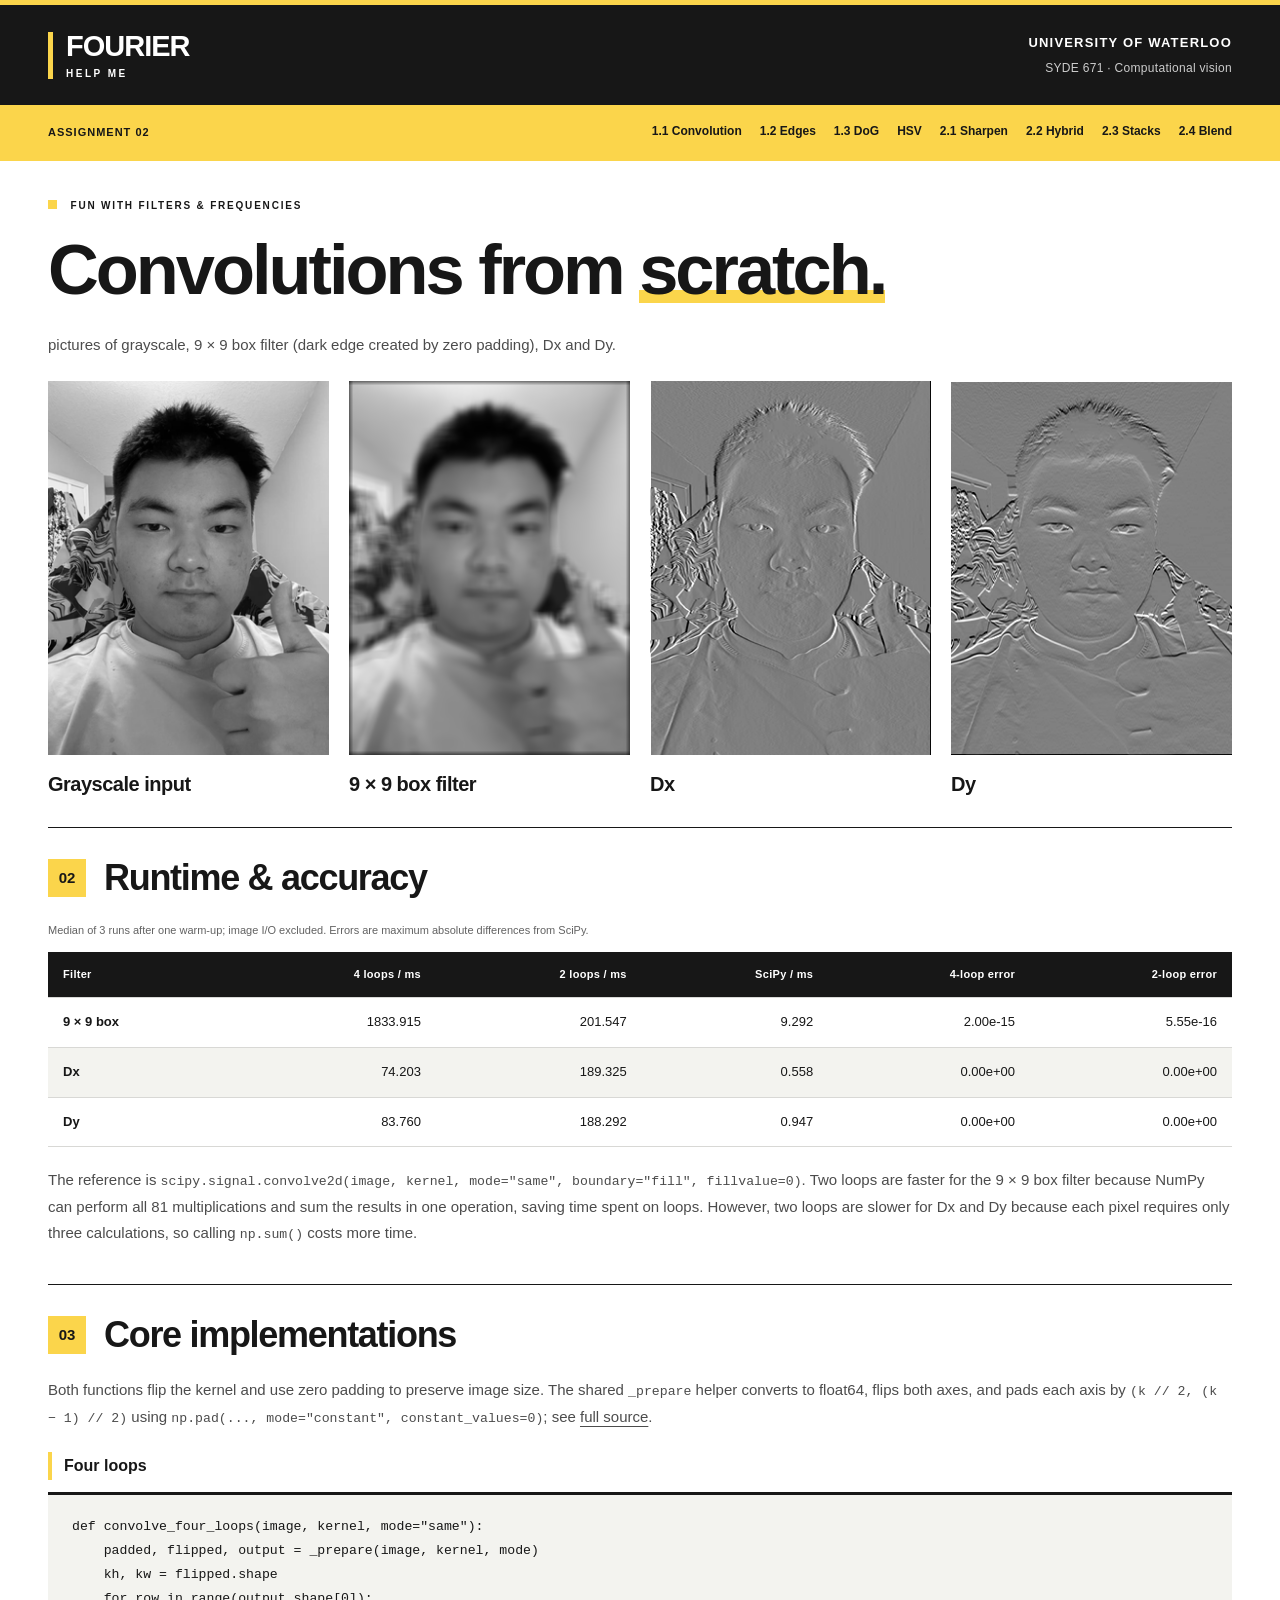
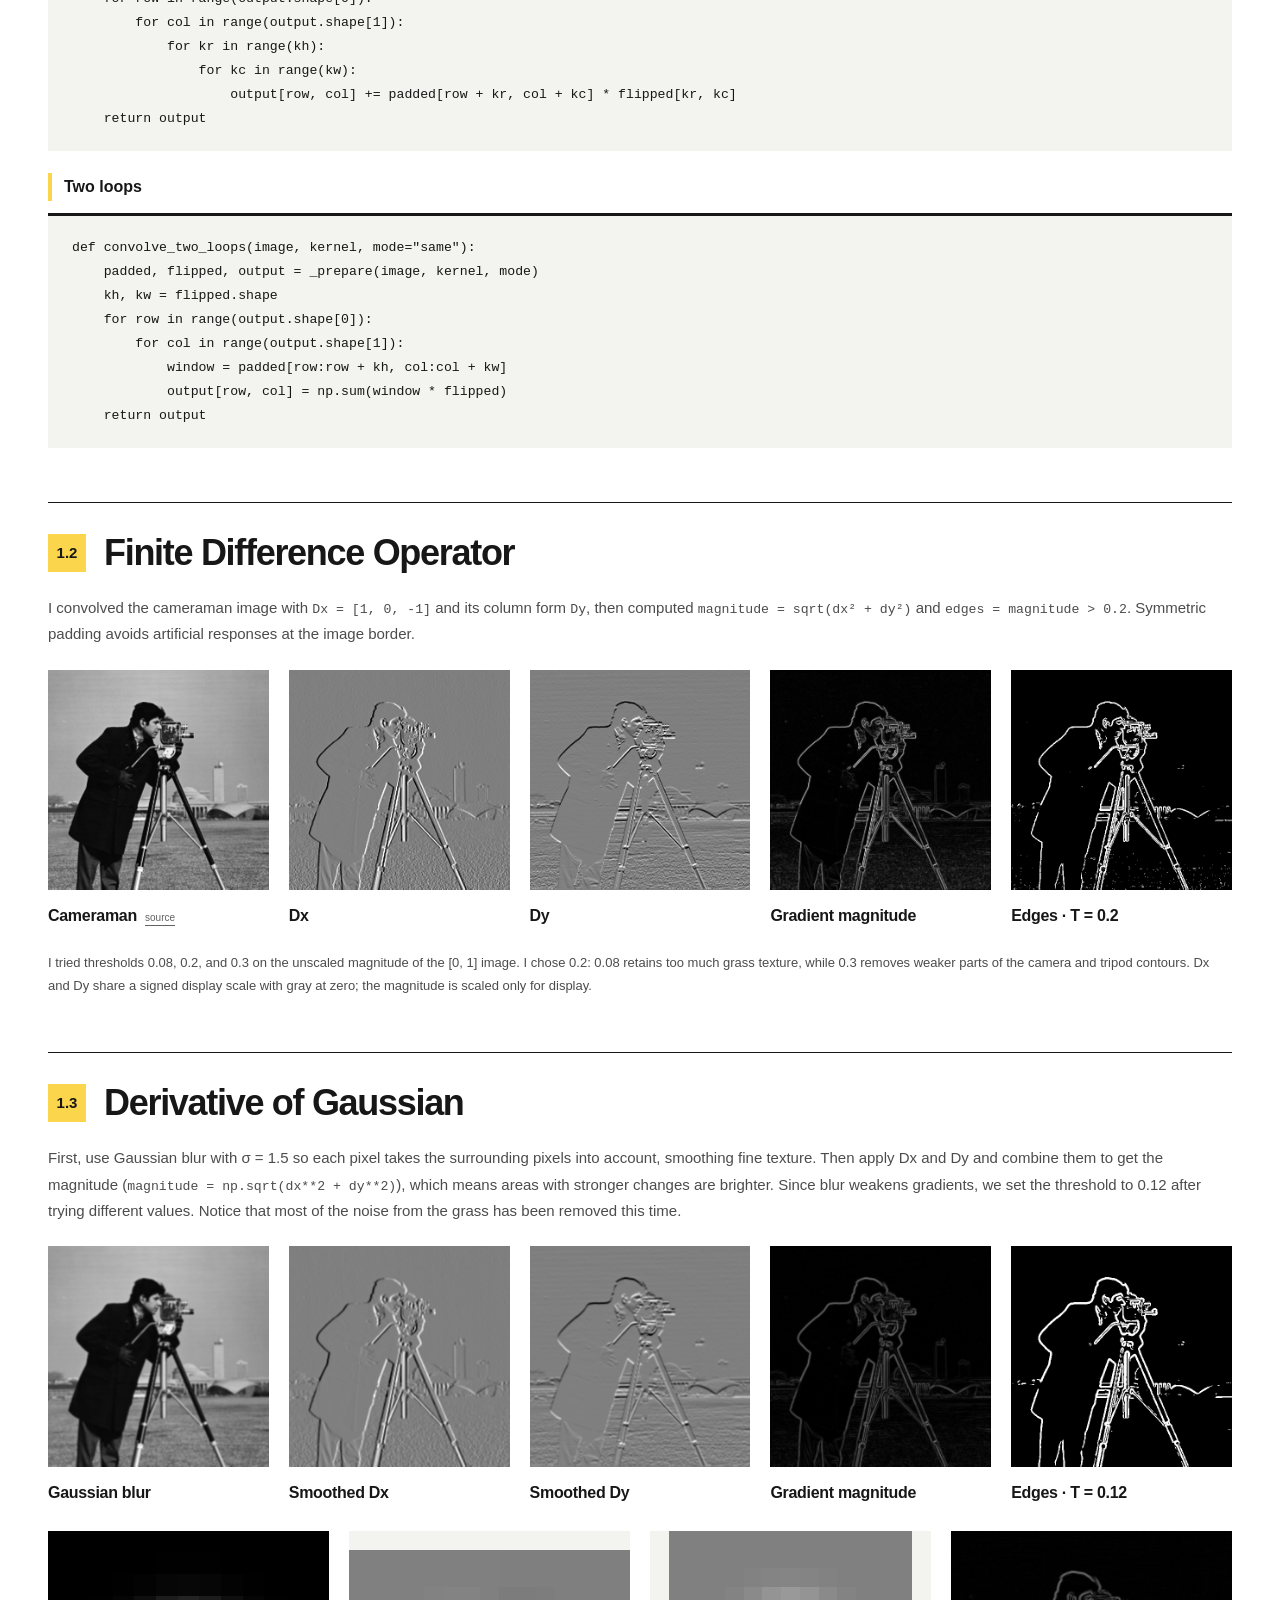
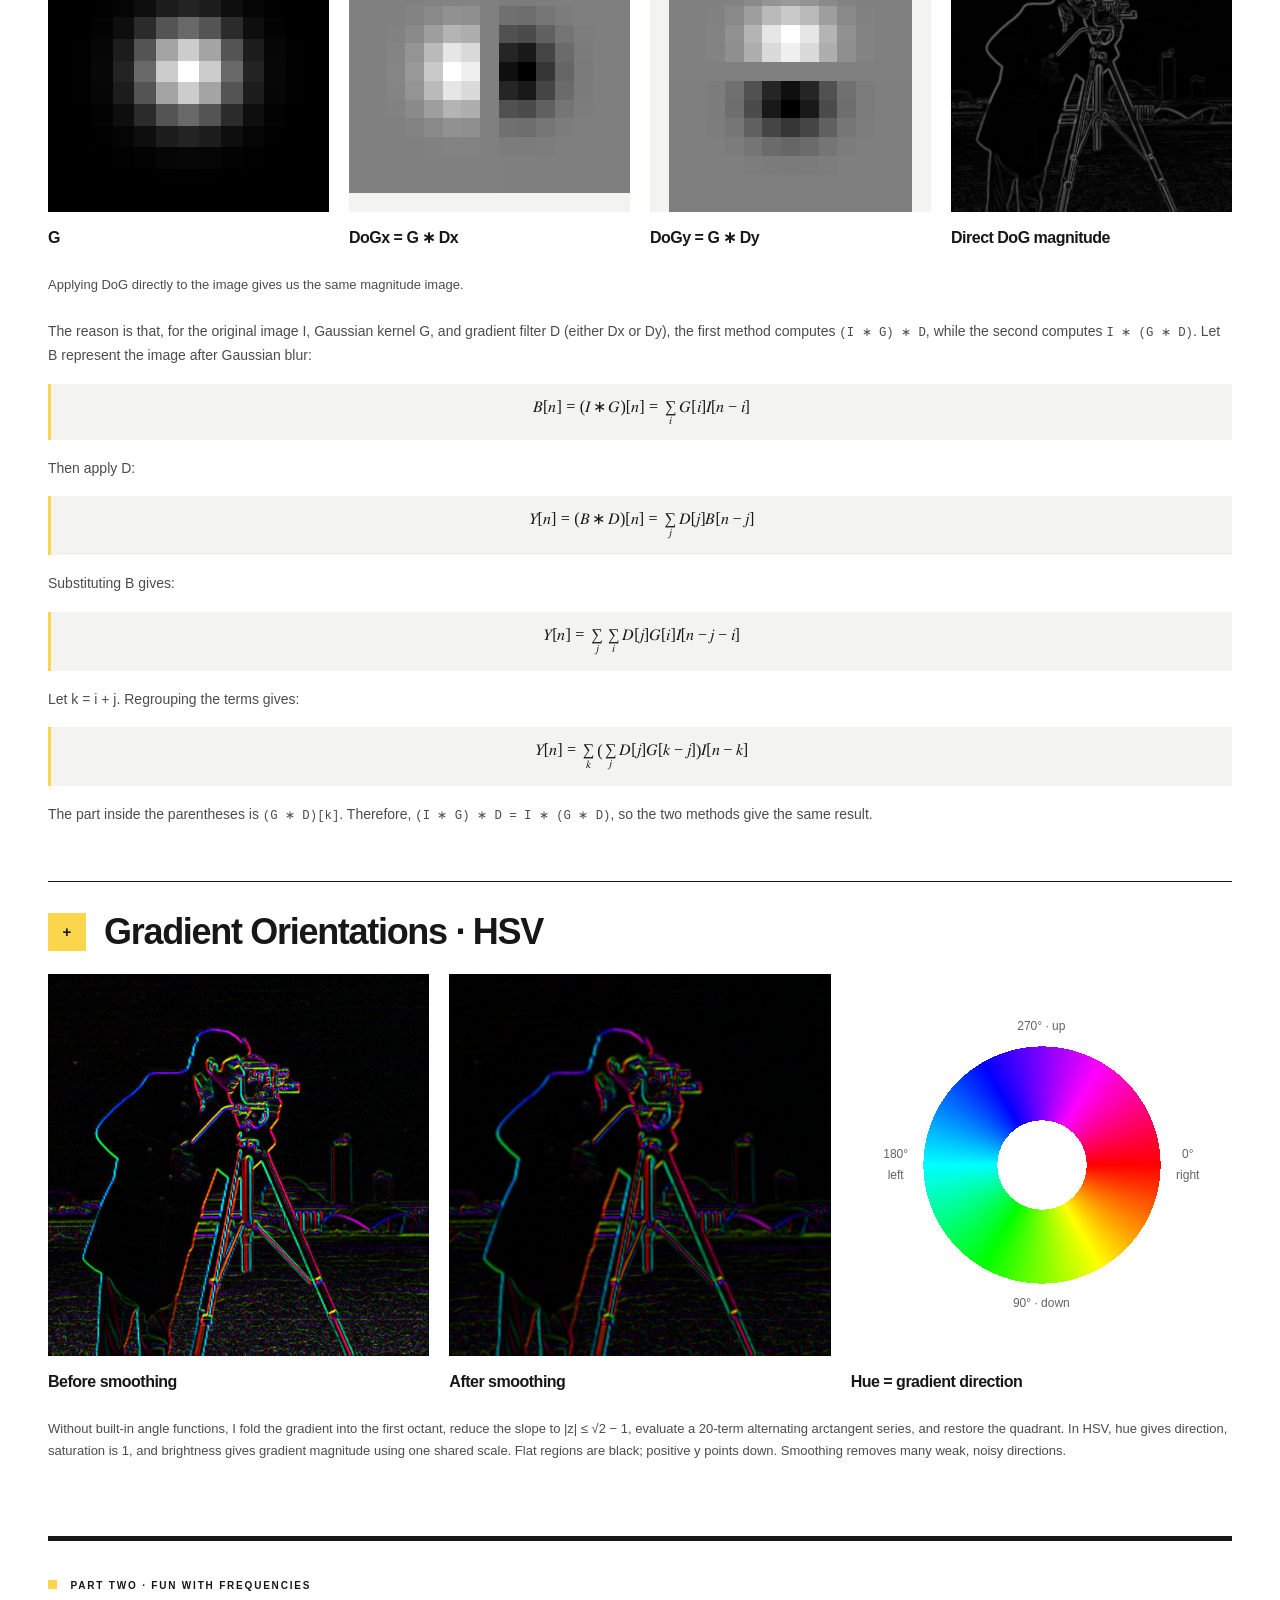
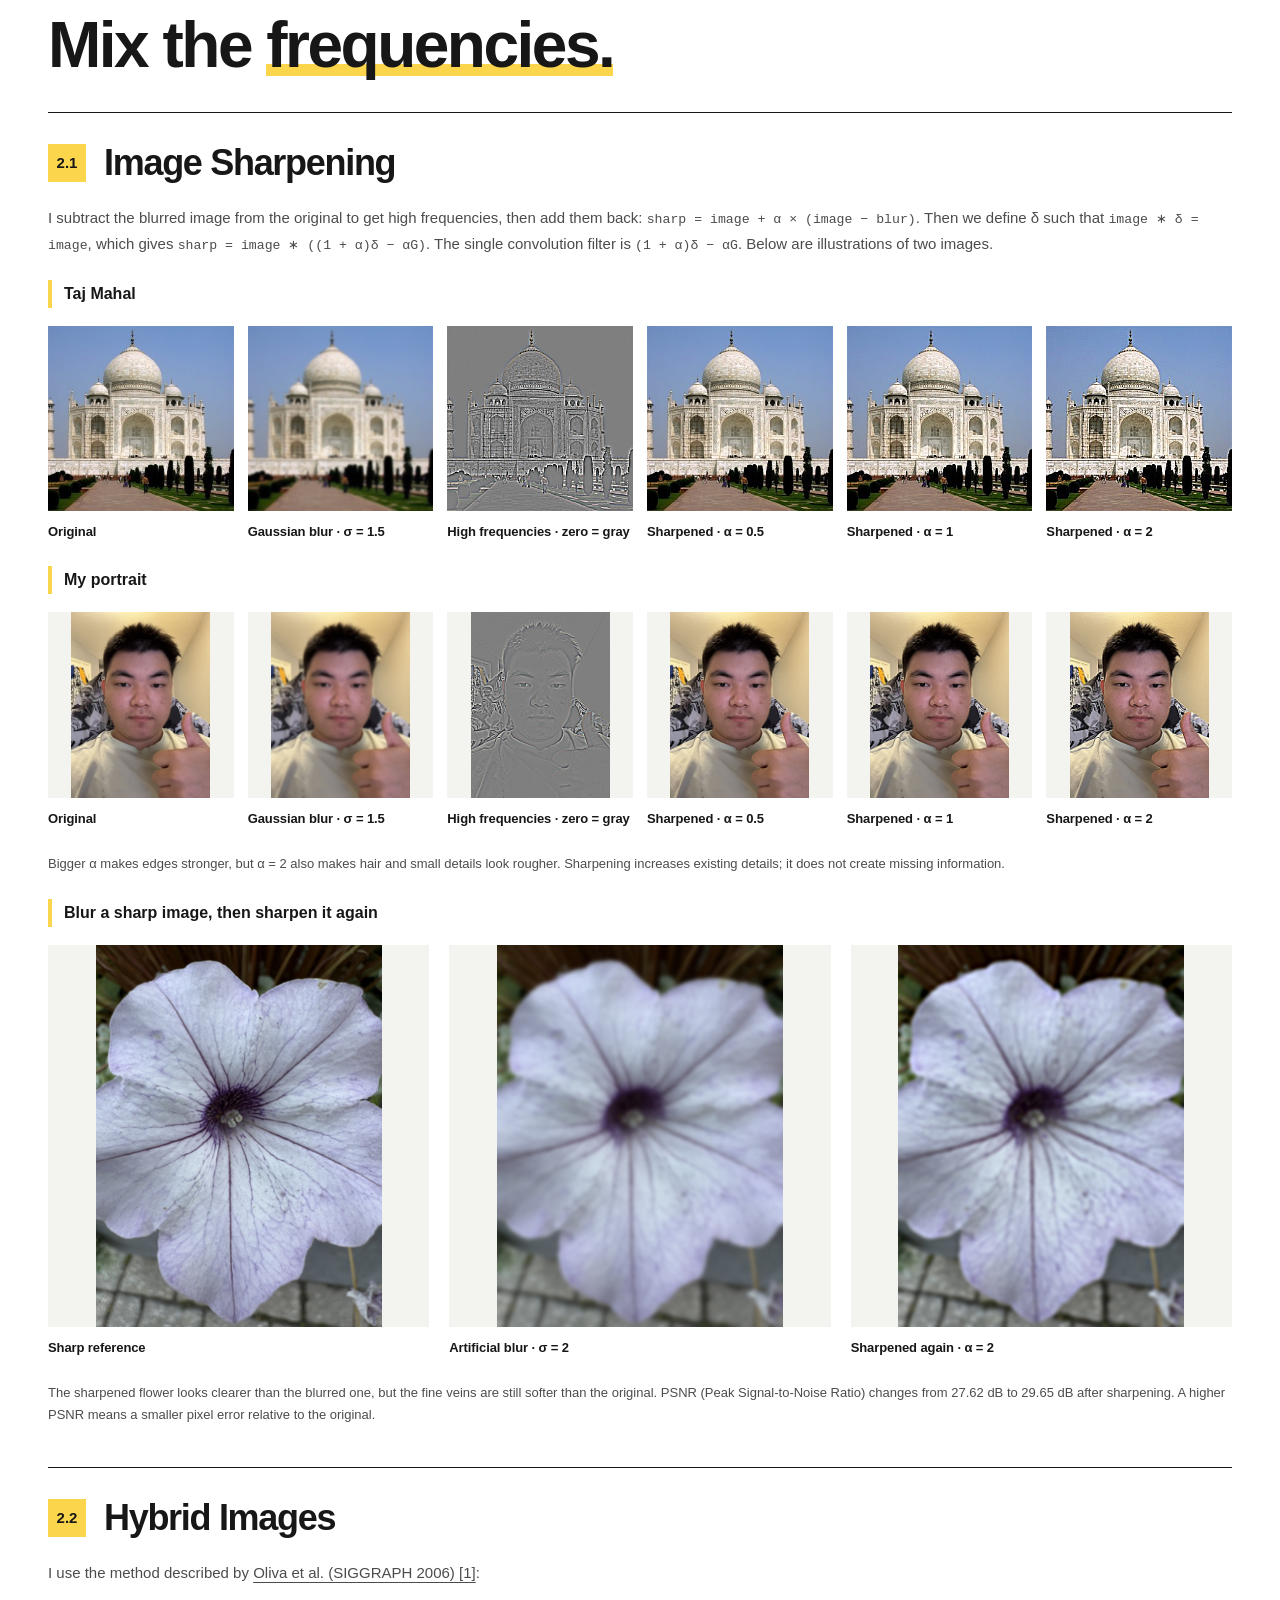
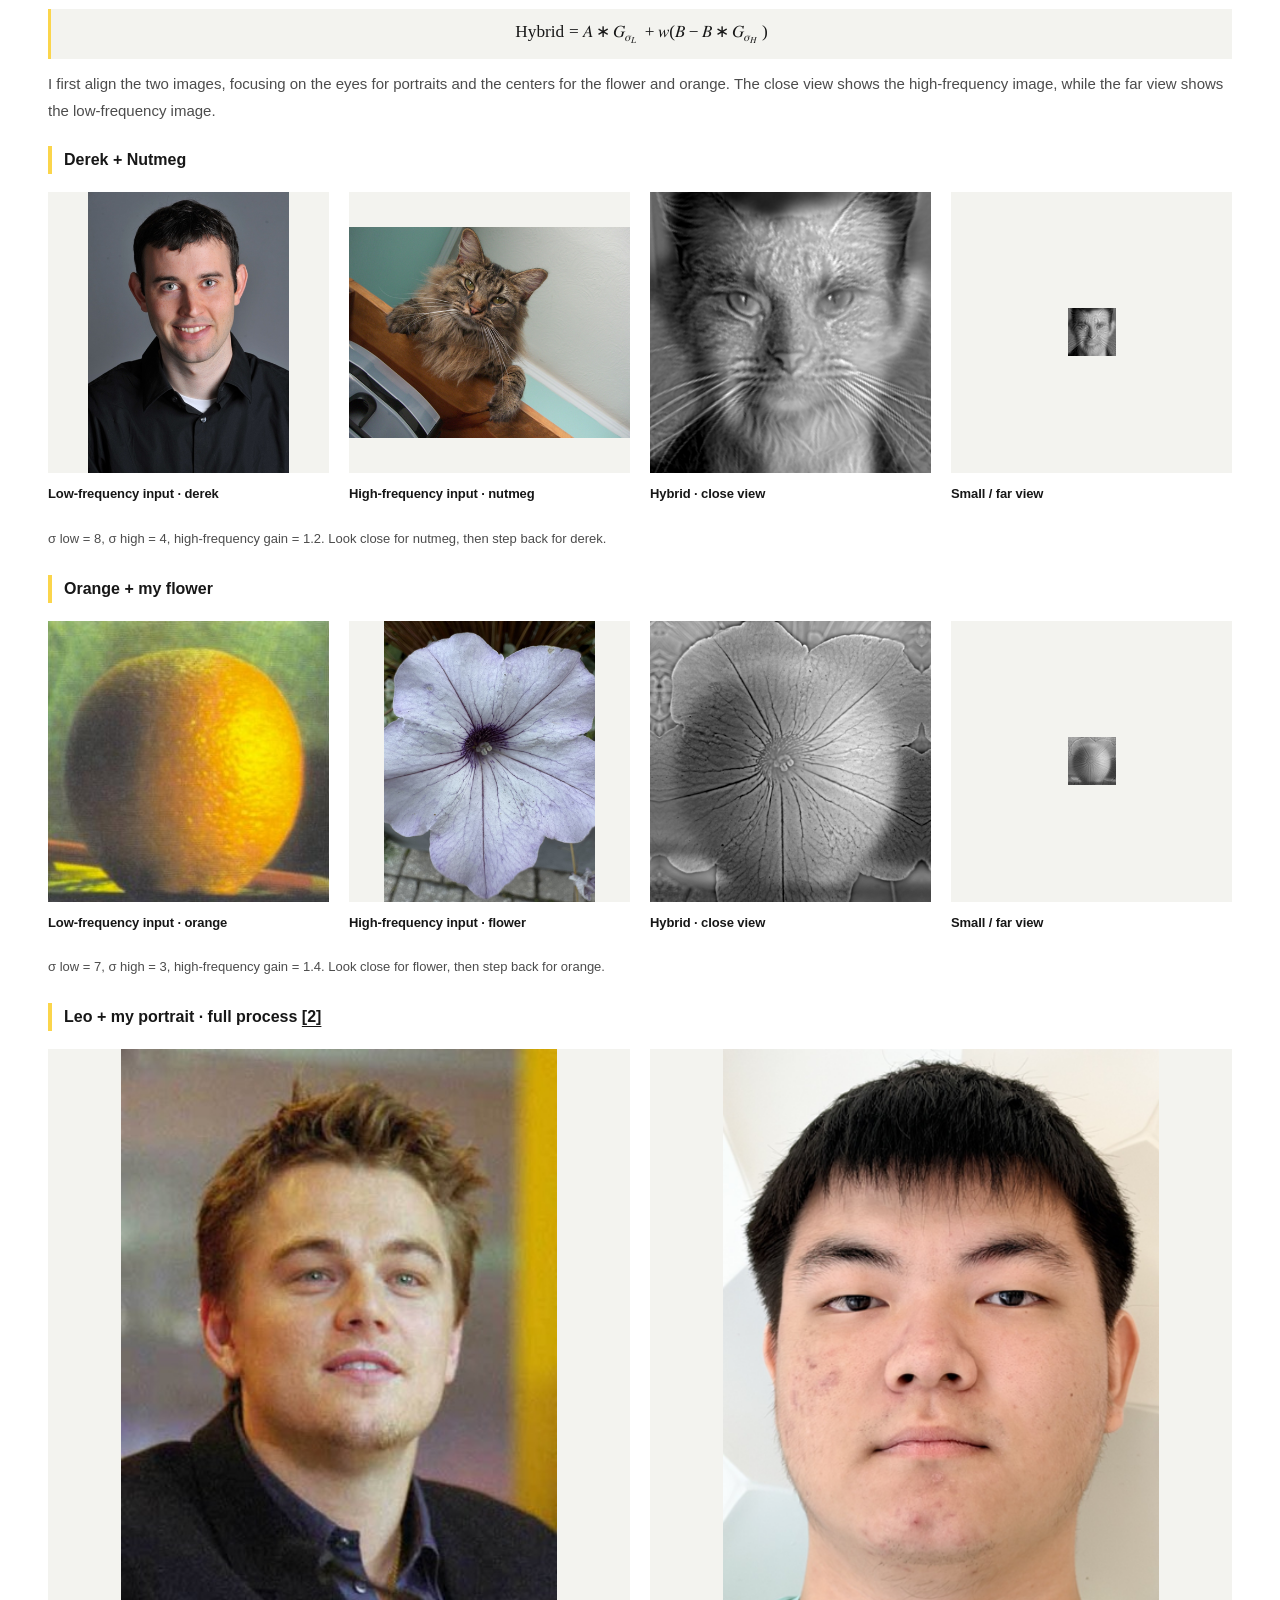
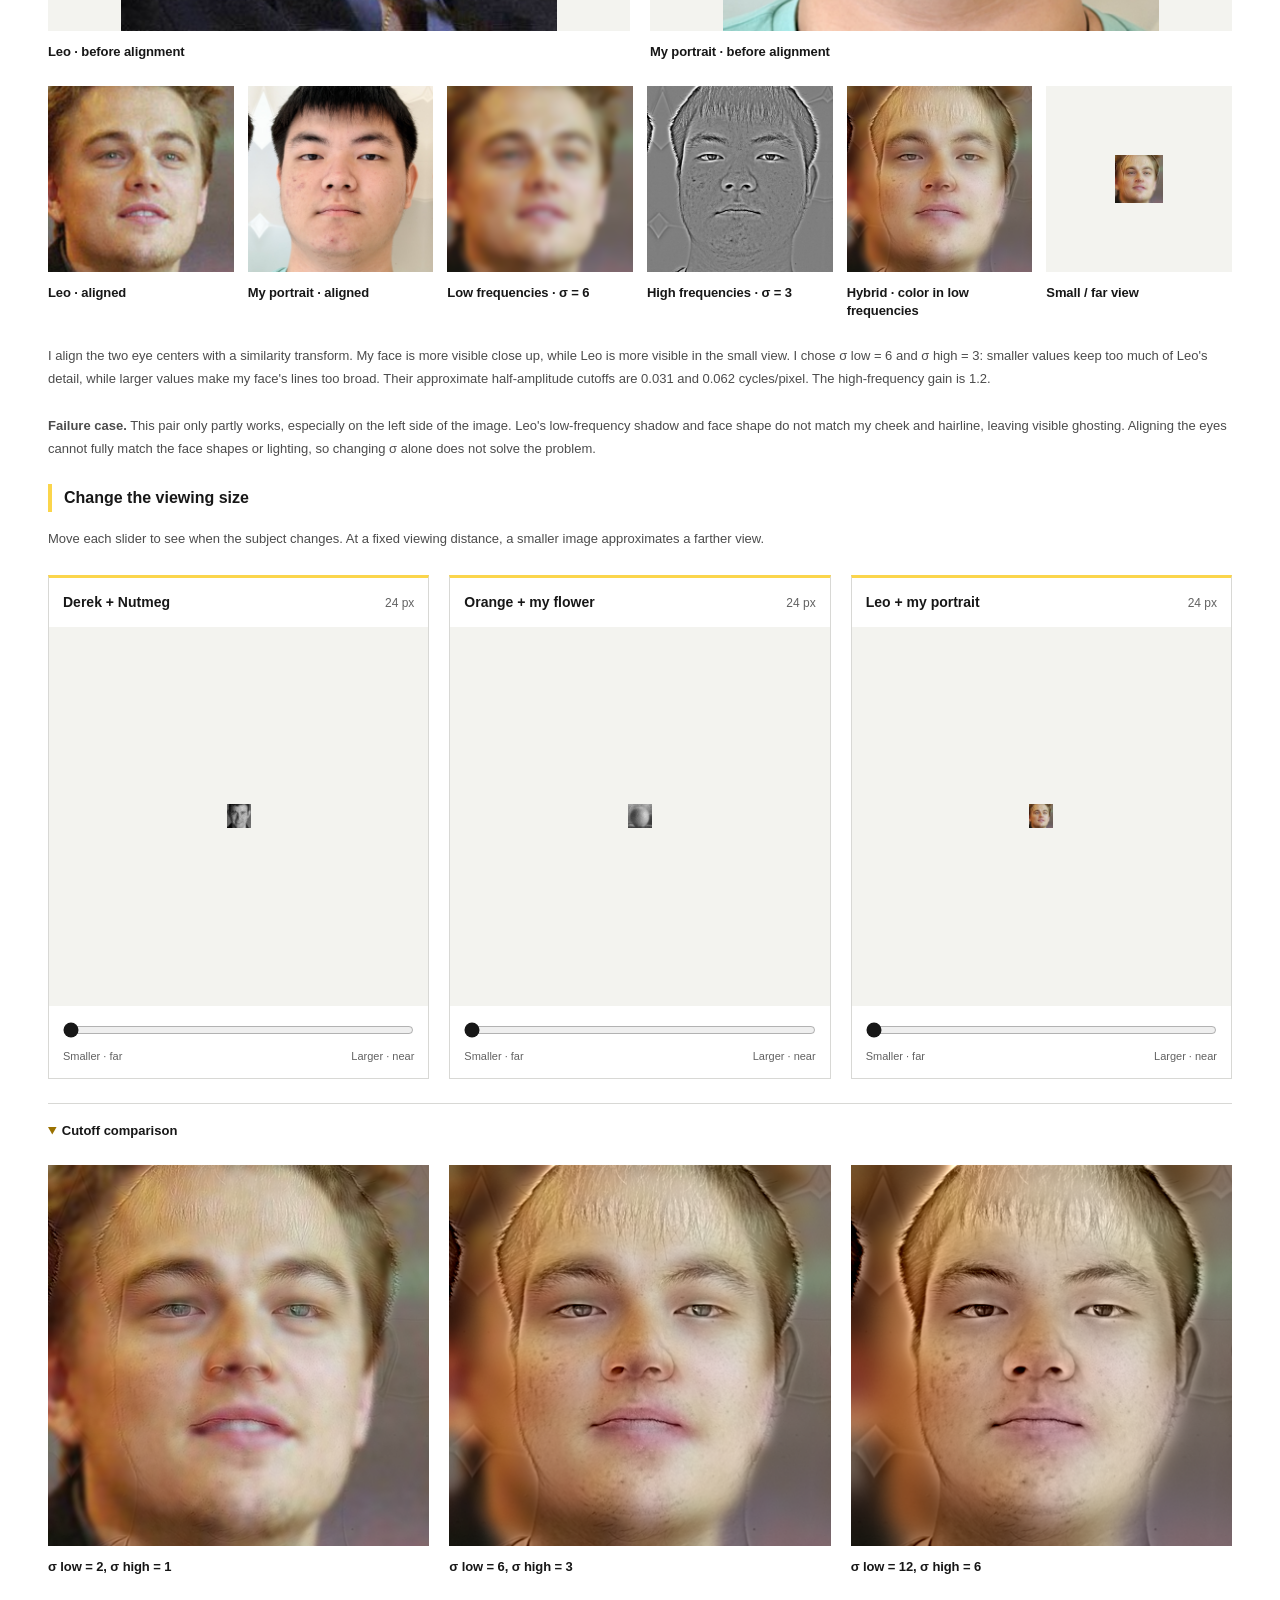
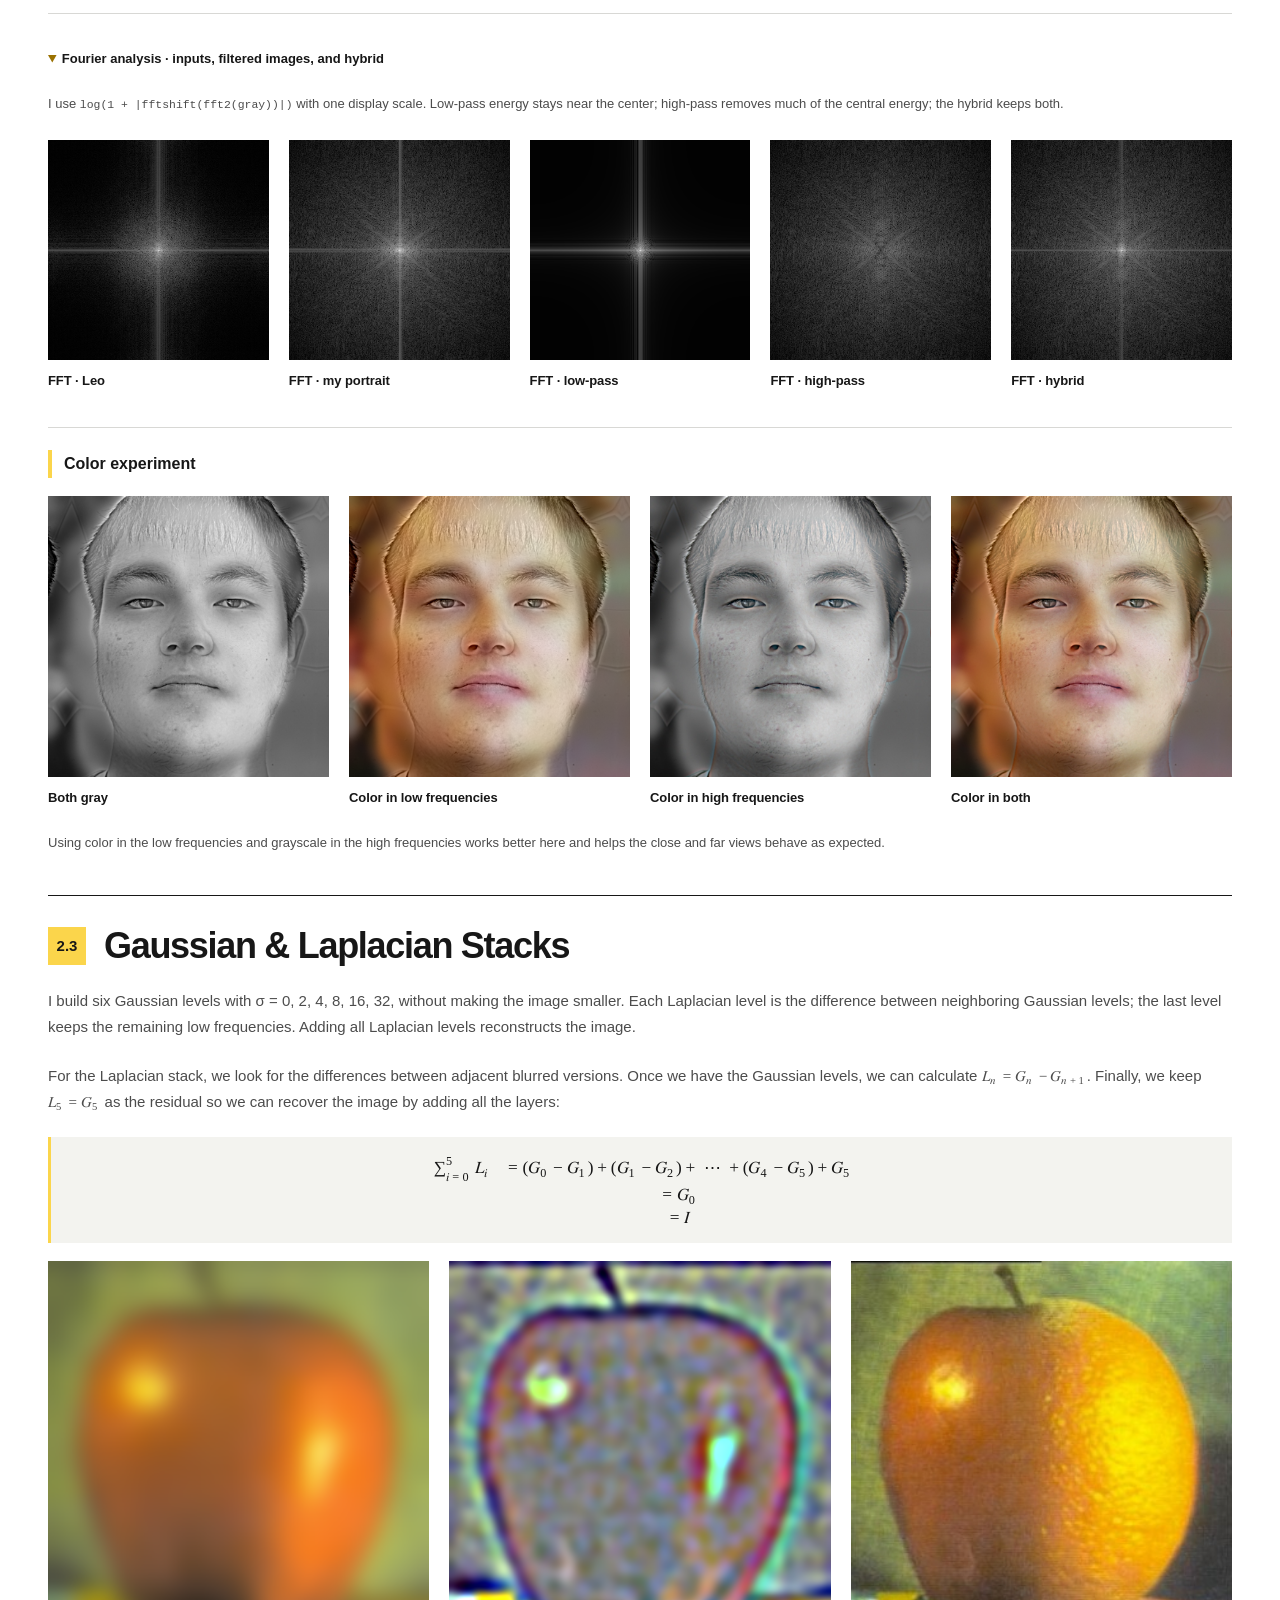
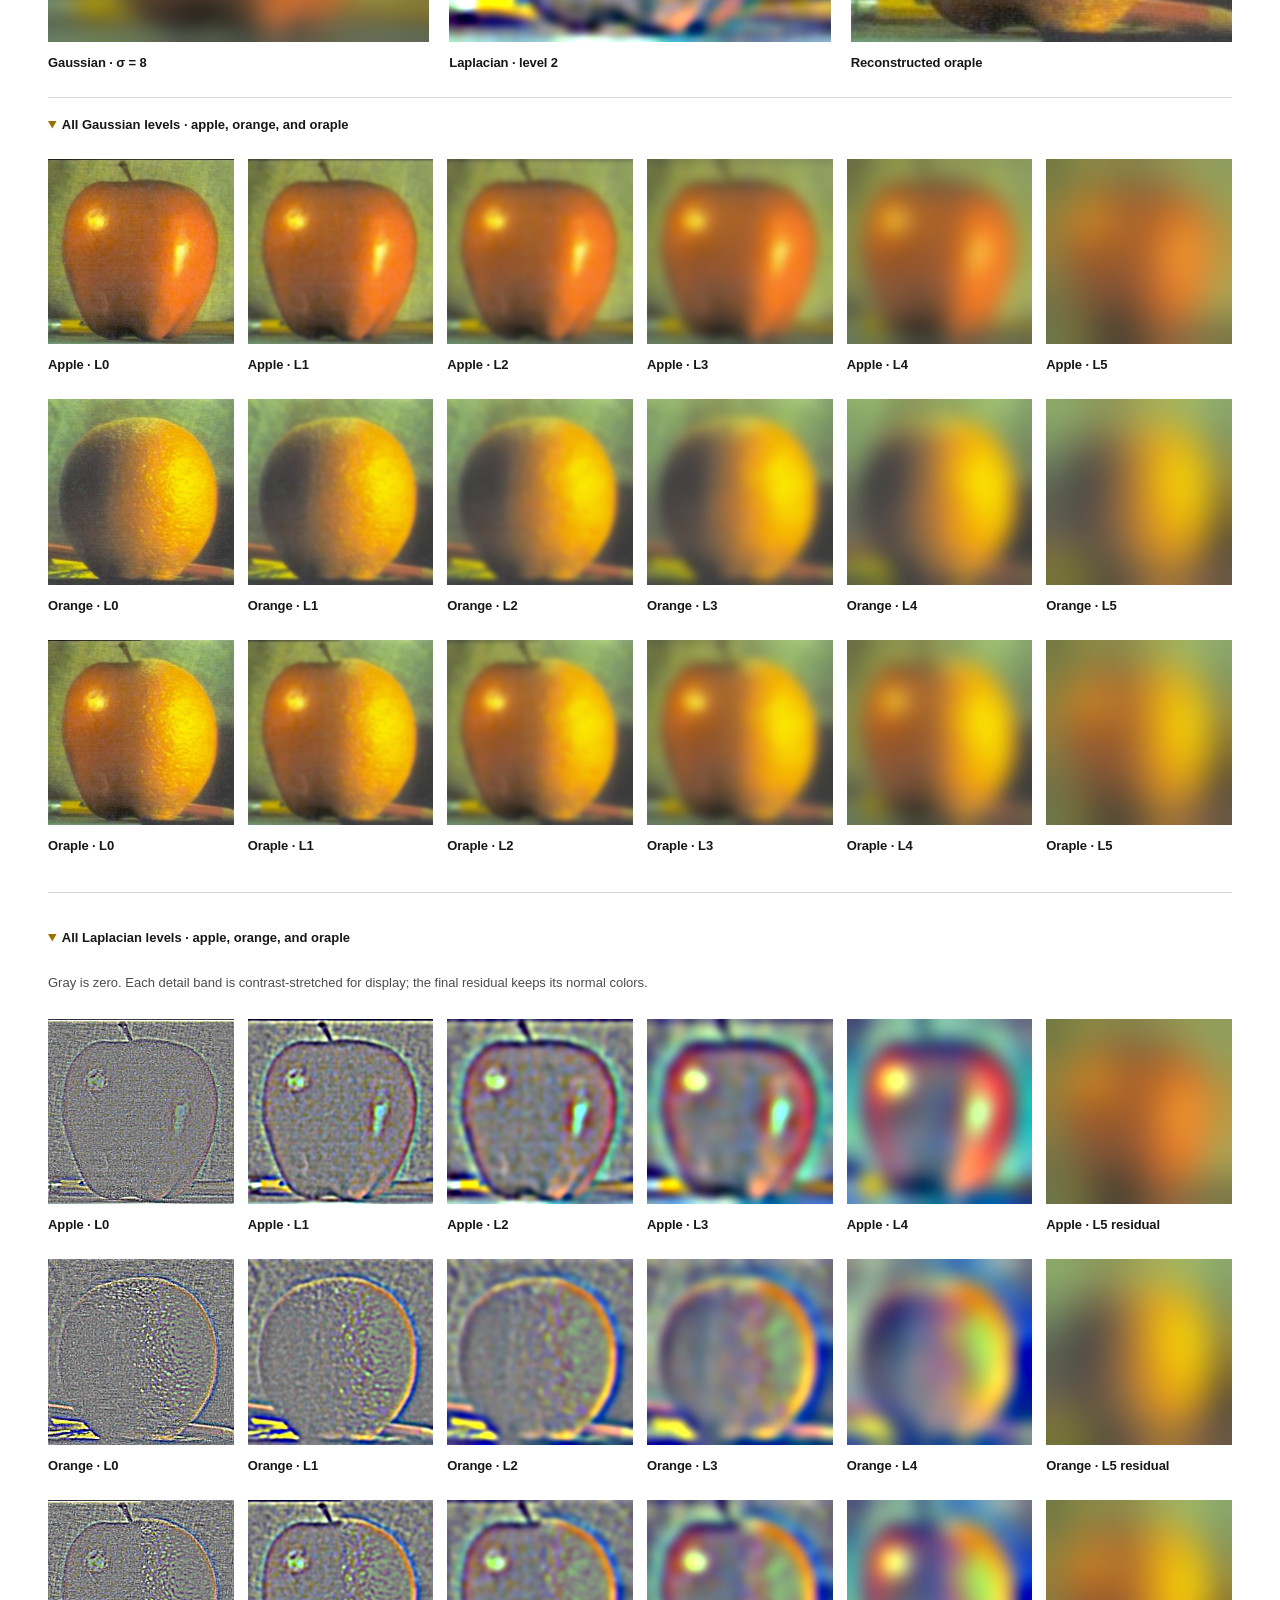
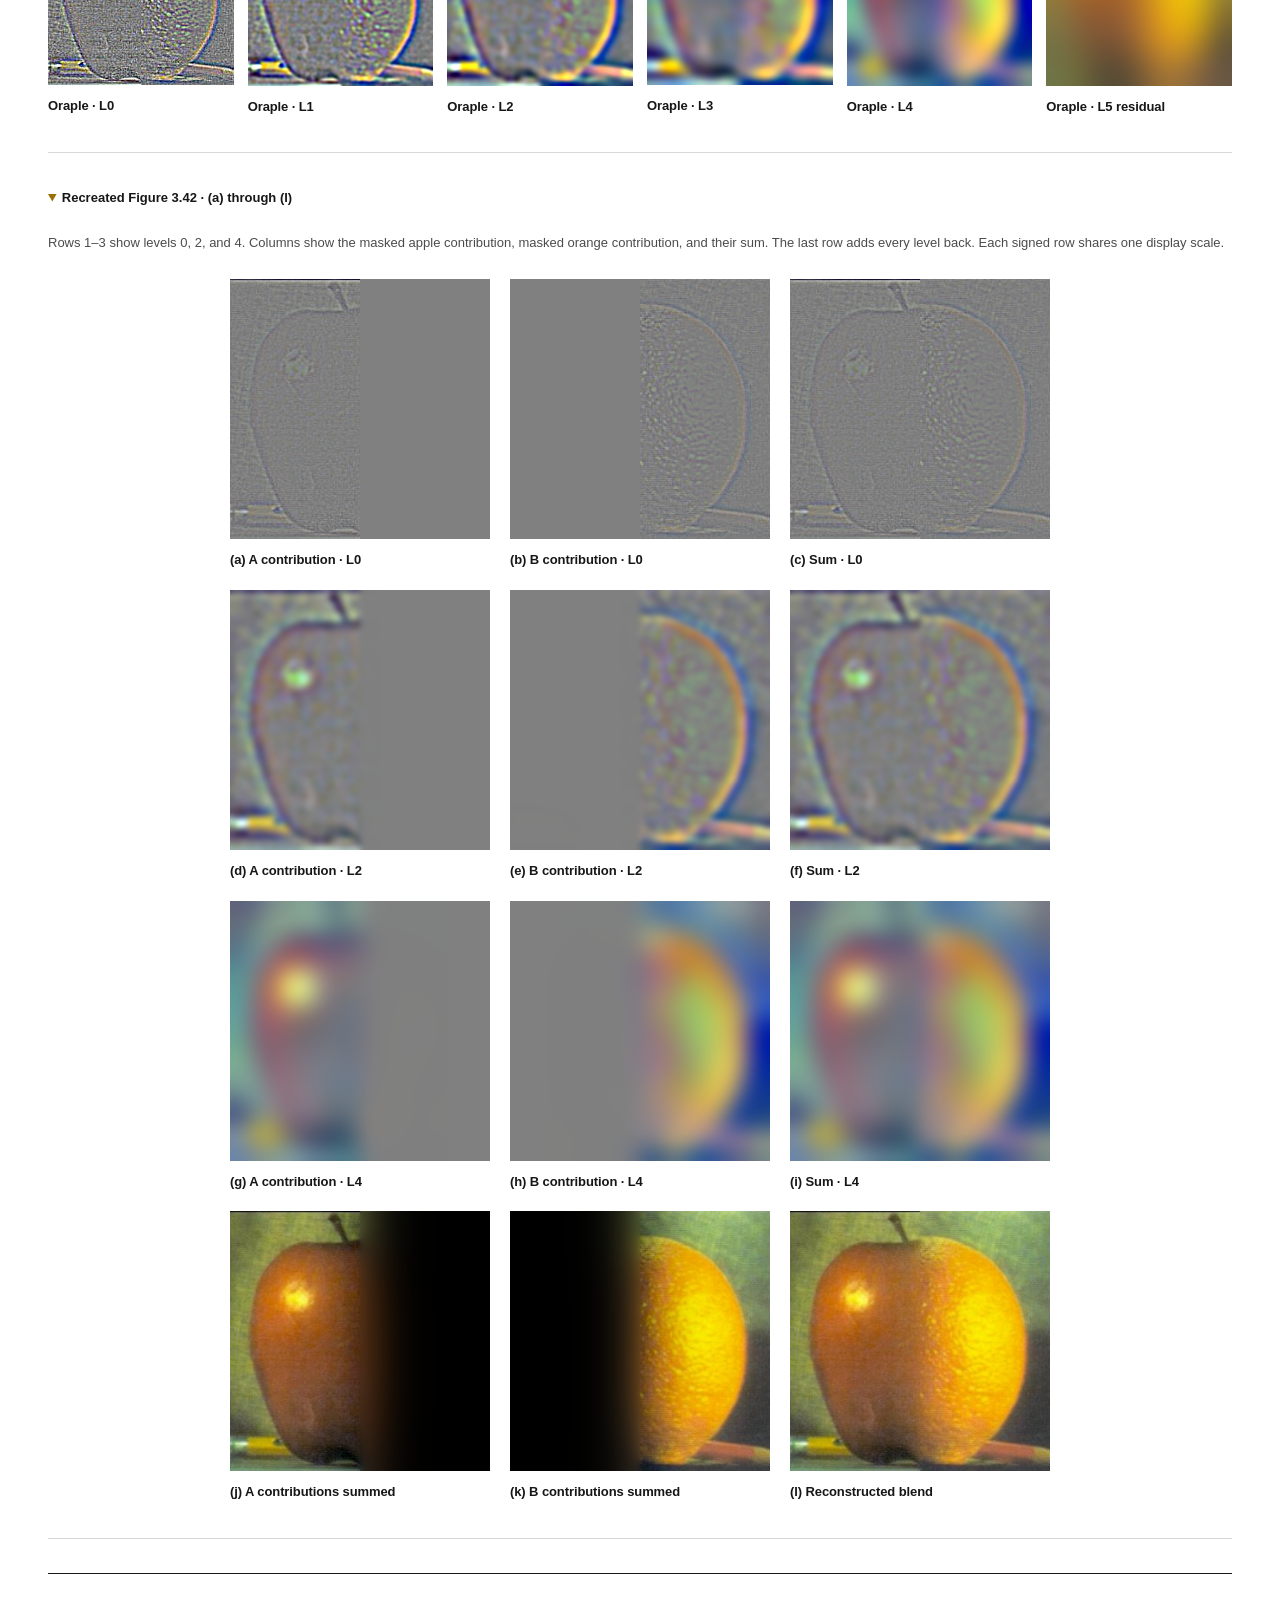
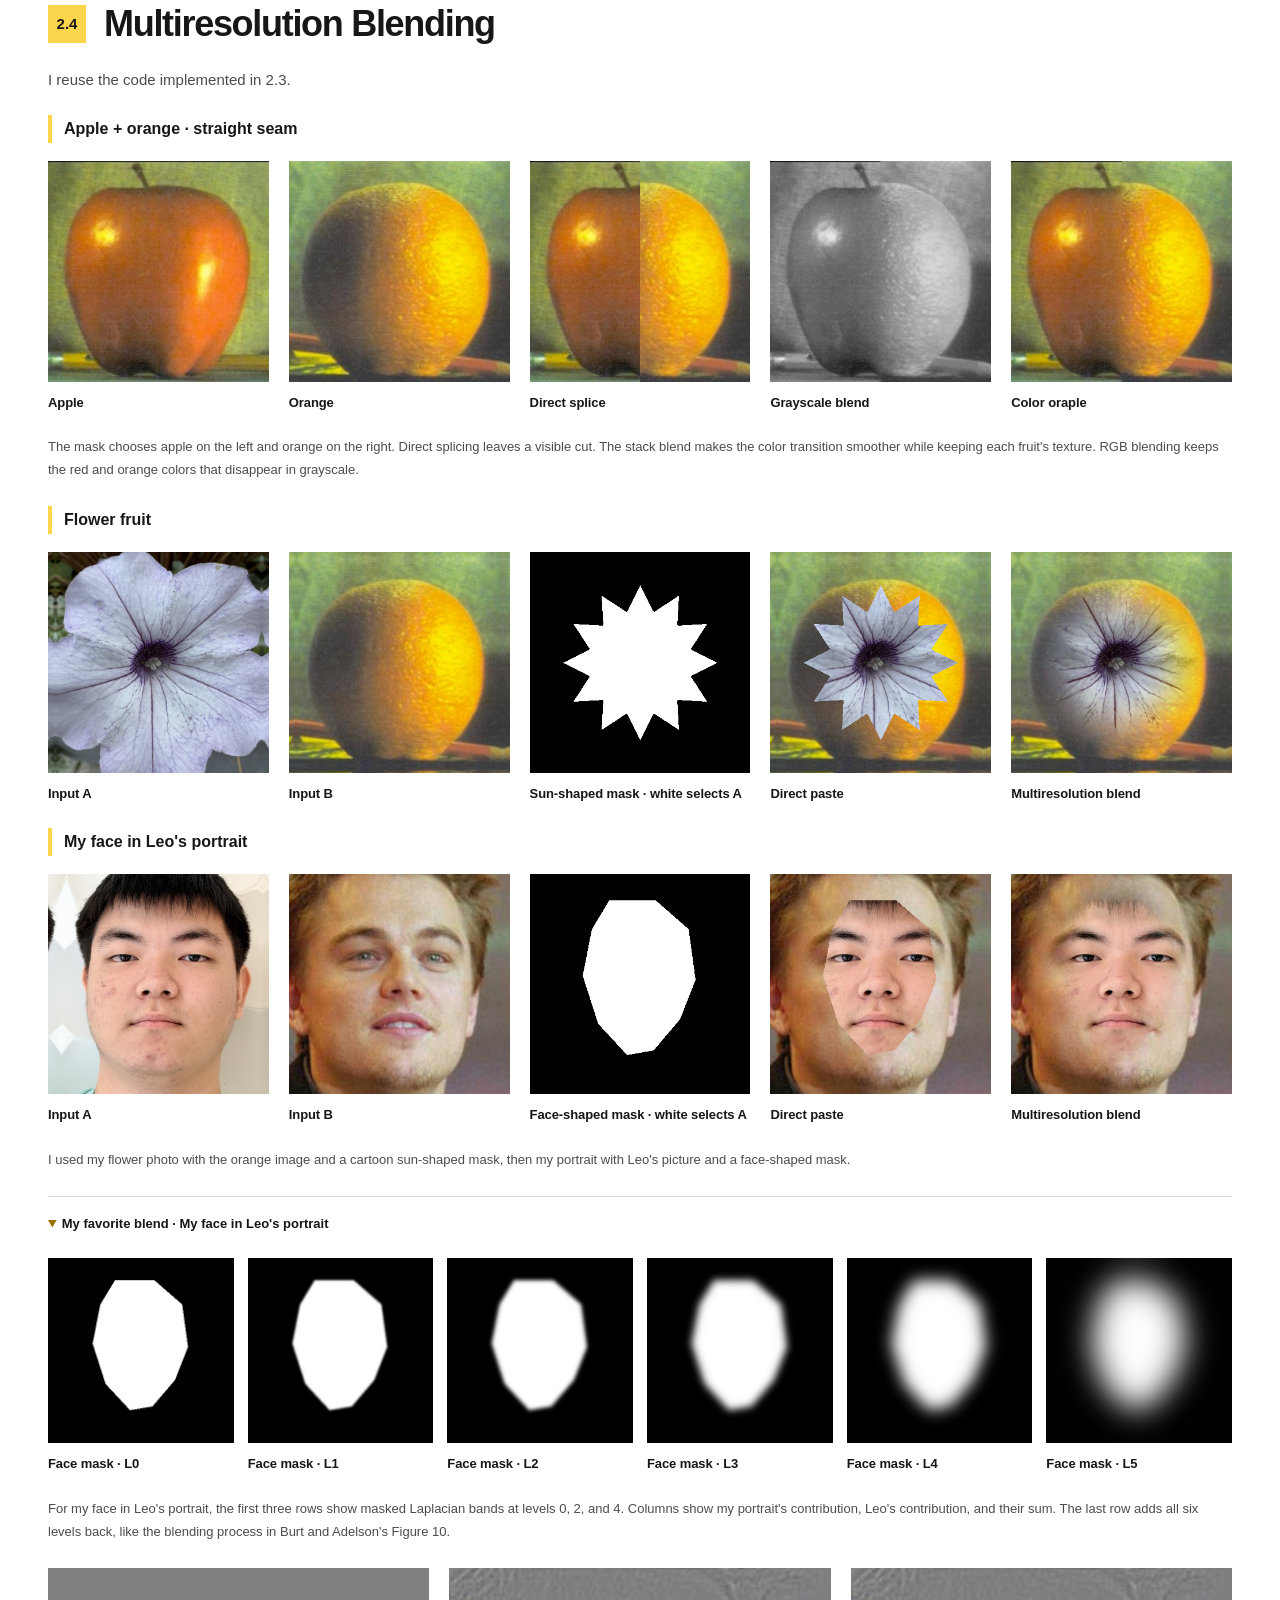
==== commit 9463550e: "update some description" ====
--- a/index.html
+++ b/index.html
@@ -198,7 +198,7 @@
 
   <section id="part2-4" class="study">
     <div class="section-heading"><span class="number">2.4</span><h2>Multiresolution Blending</h2></div>
-    <p>I also build a Gaussian stack for the mask. At each level I mix <code>mask × Laplacian A + (1 − mask) × Laplacian B</code>, then add all levels back. Fine textures get a narrow transition, while low-frequency colors change more gradually.</p>
+    <p>I reuse the code implemented in 2.3.</p>
     <h3>Apple + orange · straight seam</h3>
     <div class="image-grid part2-grid cols-5"><figure><img src="assets/images/part2/oraple_apple.png" alt="Apple" loading="lazy"><figcaption>Apple</figcaption></figure><figure><img src="assets/images/part2/oraple_orange.png" alt="Orange" loading="lazy"><figcaption>Orange</figcaption></figure><figure><img src="assets/images/part2/oraple_direct.png" alt="Direct splice" loading="lazy"><figcaption>Direct splice</figcaption></figure><figure><img src="assets/images/part2/oraple_gray.png" alt="Grayscale blend" loading="lazy"><figcaption>Grayscale blend</figcaption></figure><figure><img src="assets/images/part2/oraple_color.png" alt="Color oraple" loading="lazy"><figcaption>Color oraple</figcaption></figure></div>
     <p class="experiment-note">The mask chooses apple on the left and orange on the right. Direct splicing leaves a visible cut. The stack blend makes the color transition smoother while keeping each fruit's texture. RGB blending keeps the red and orange colors that disappear in grayscale.</p>
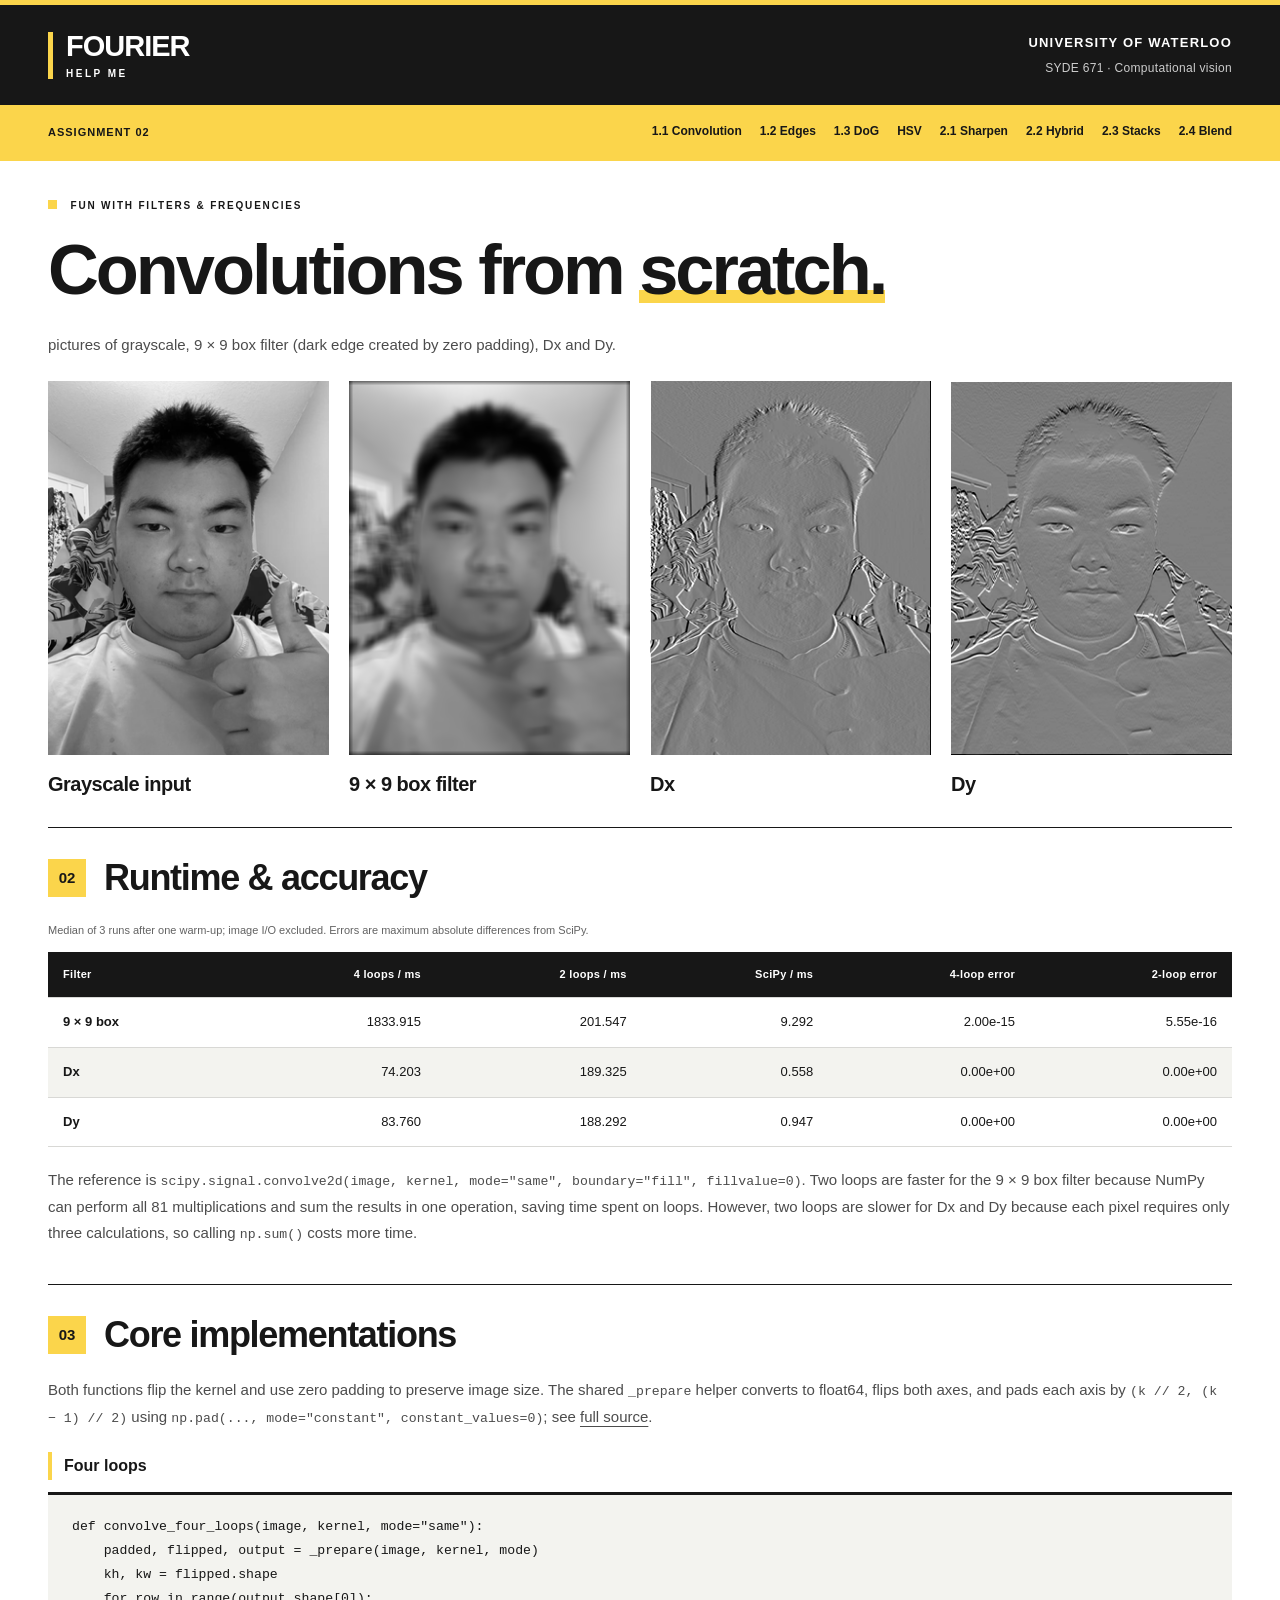
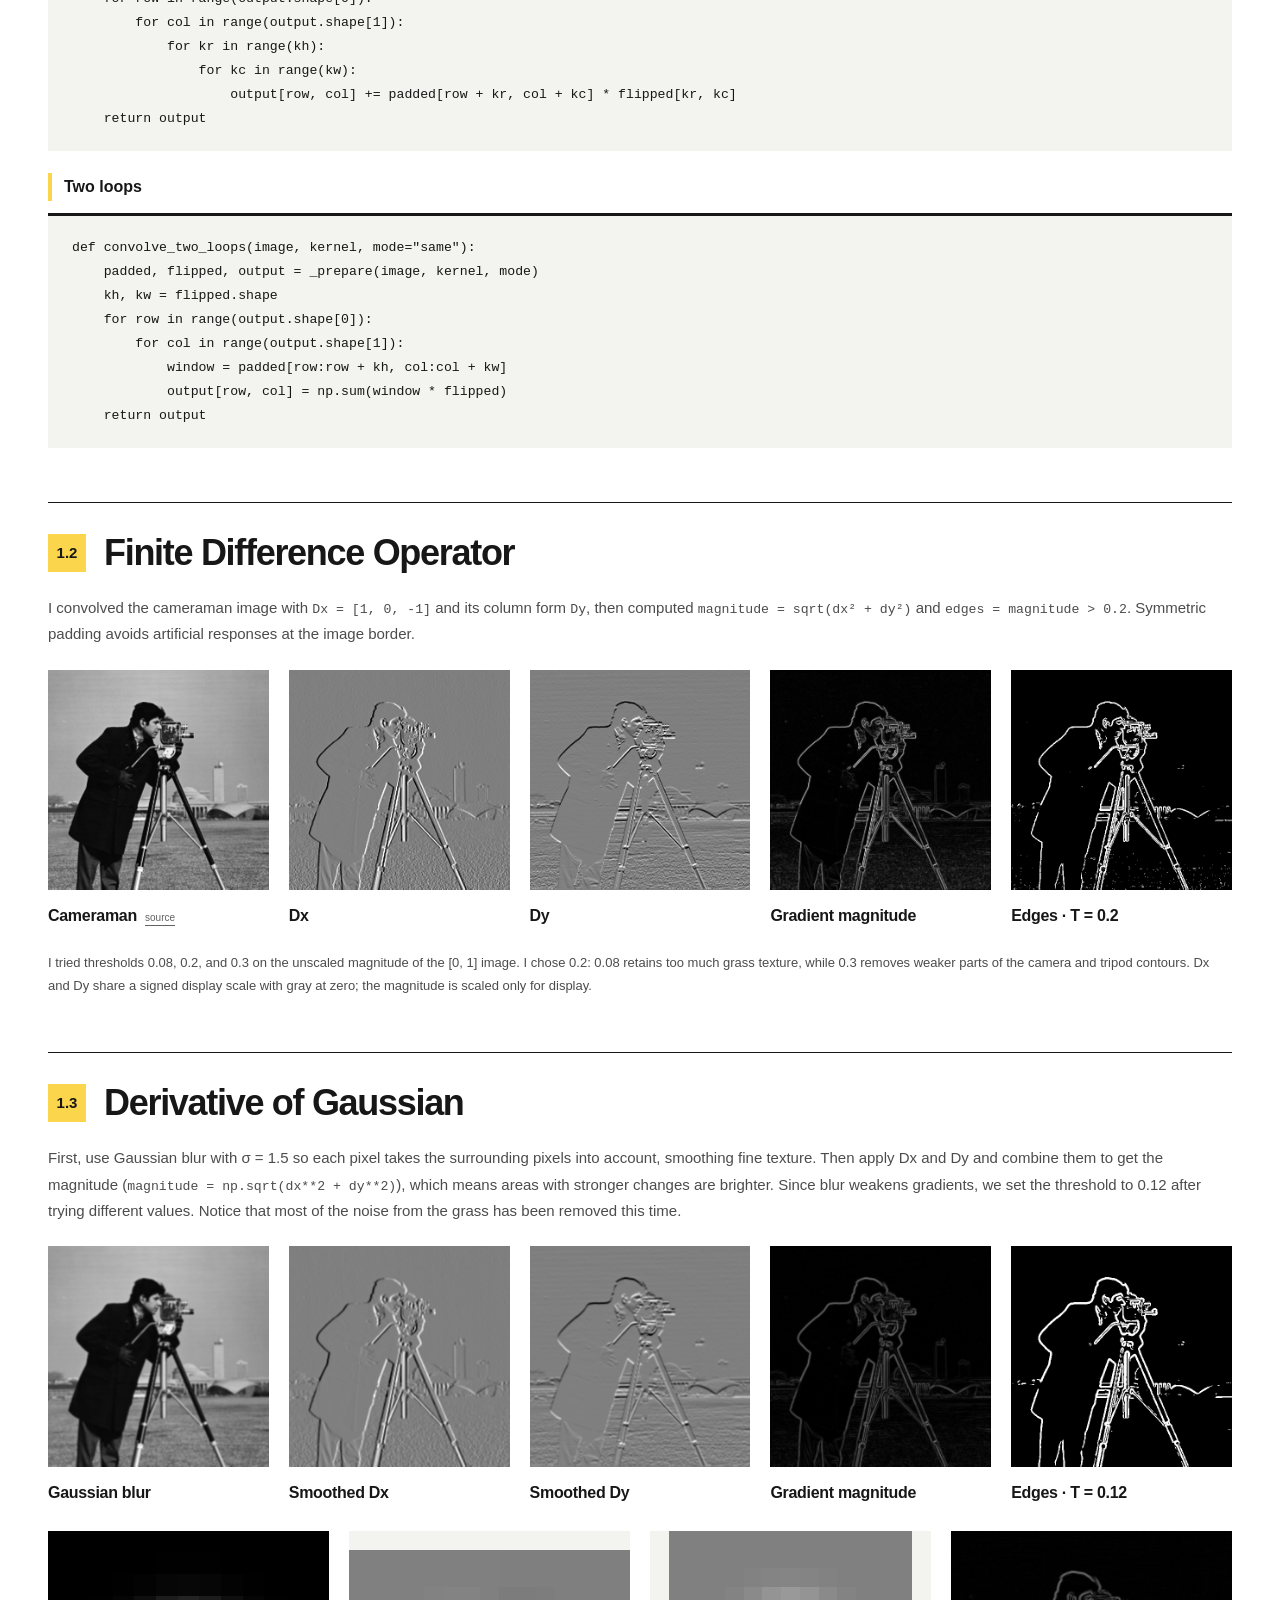
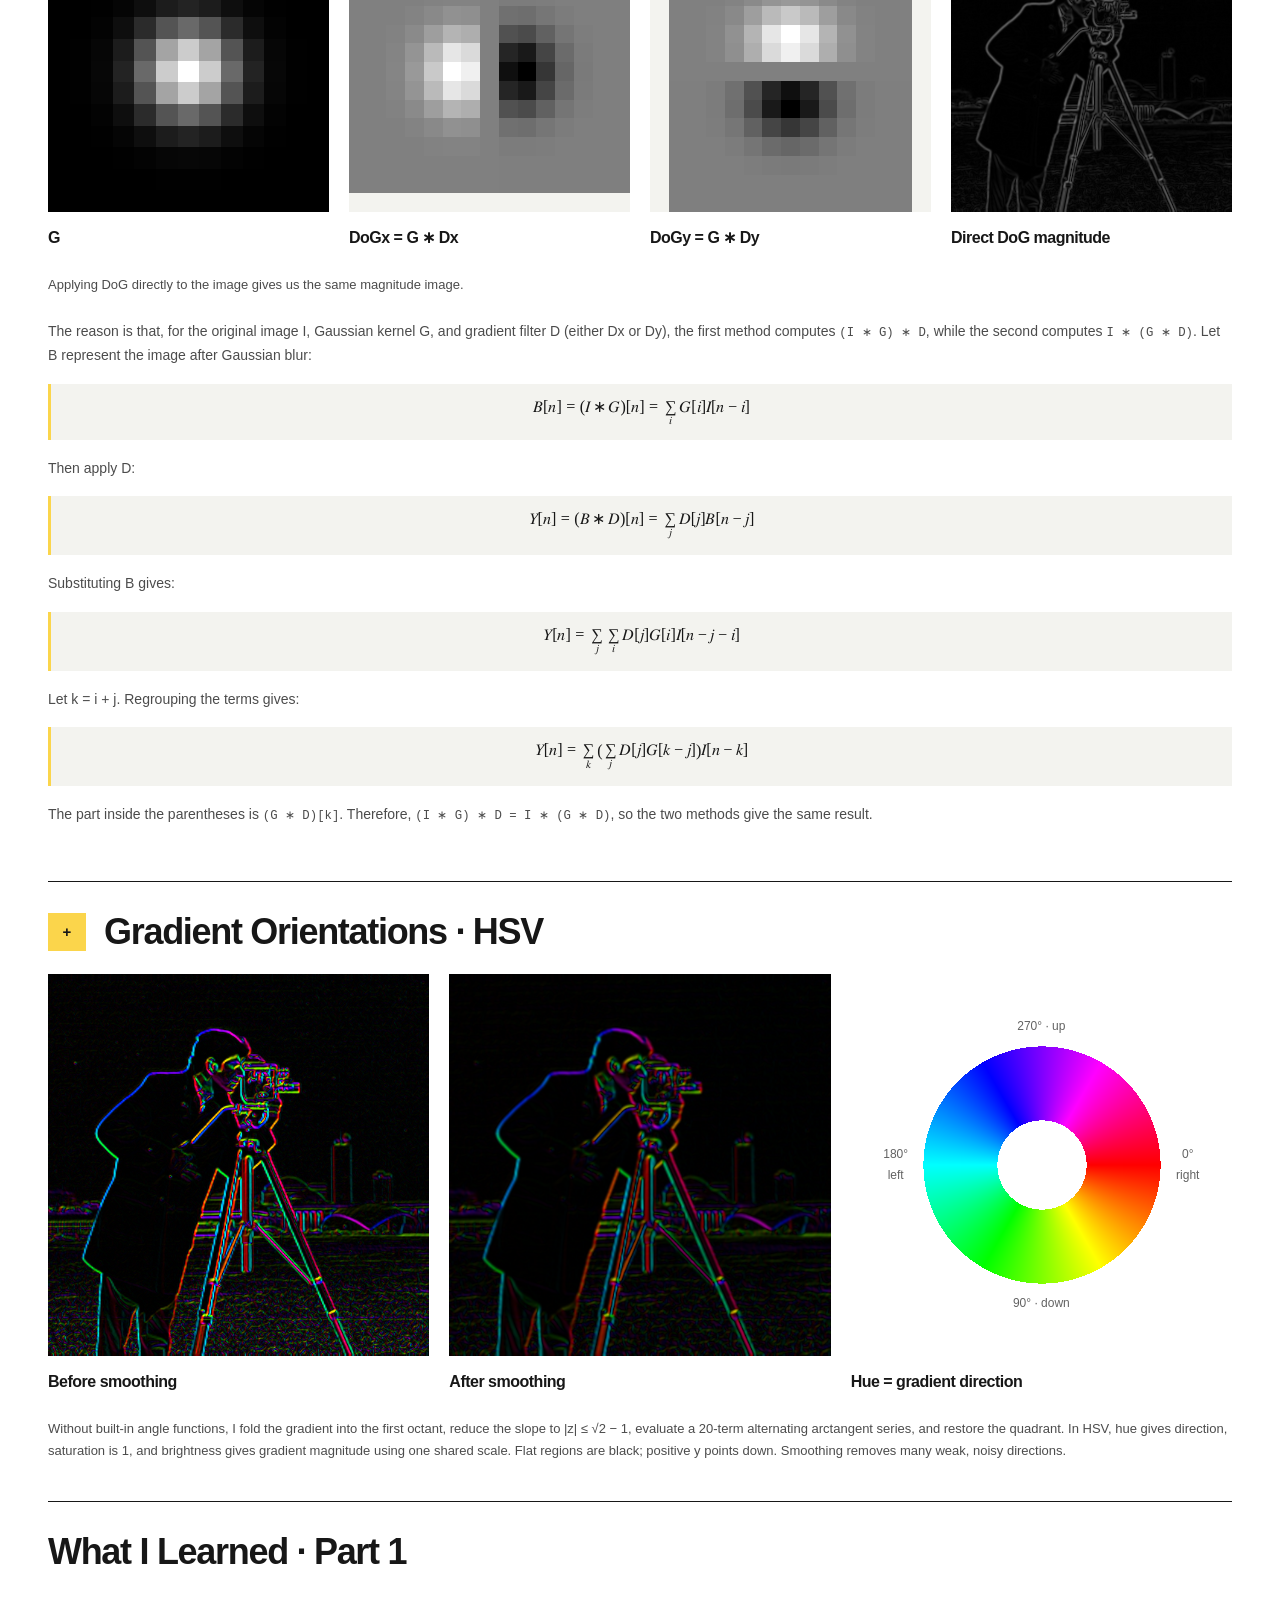
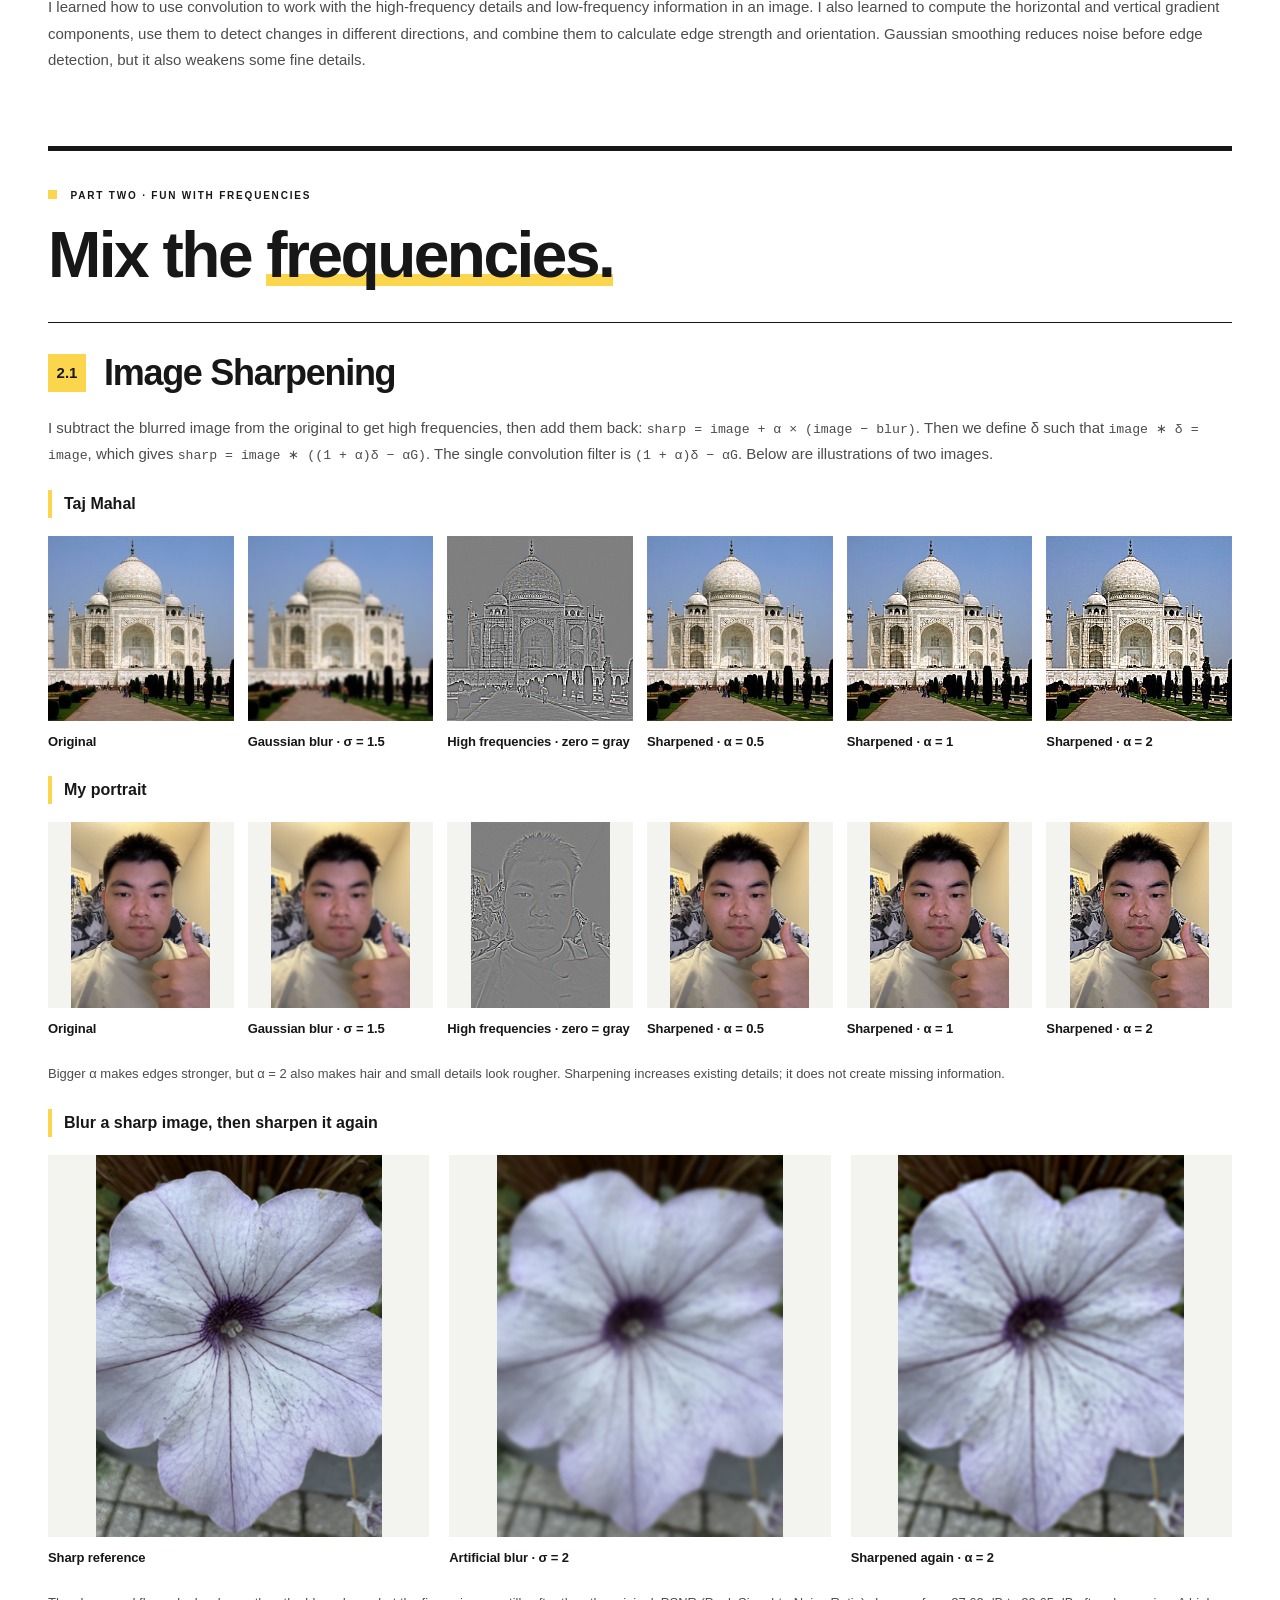
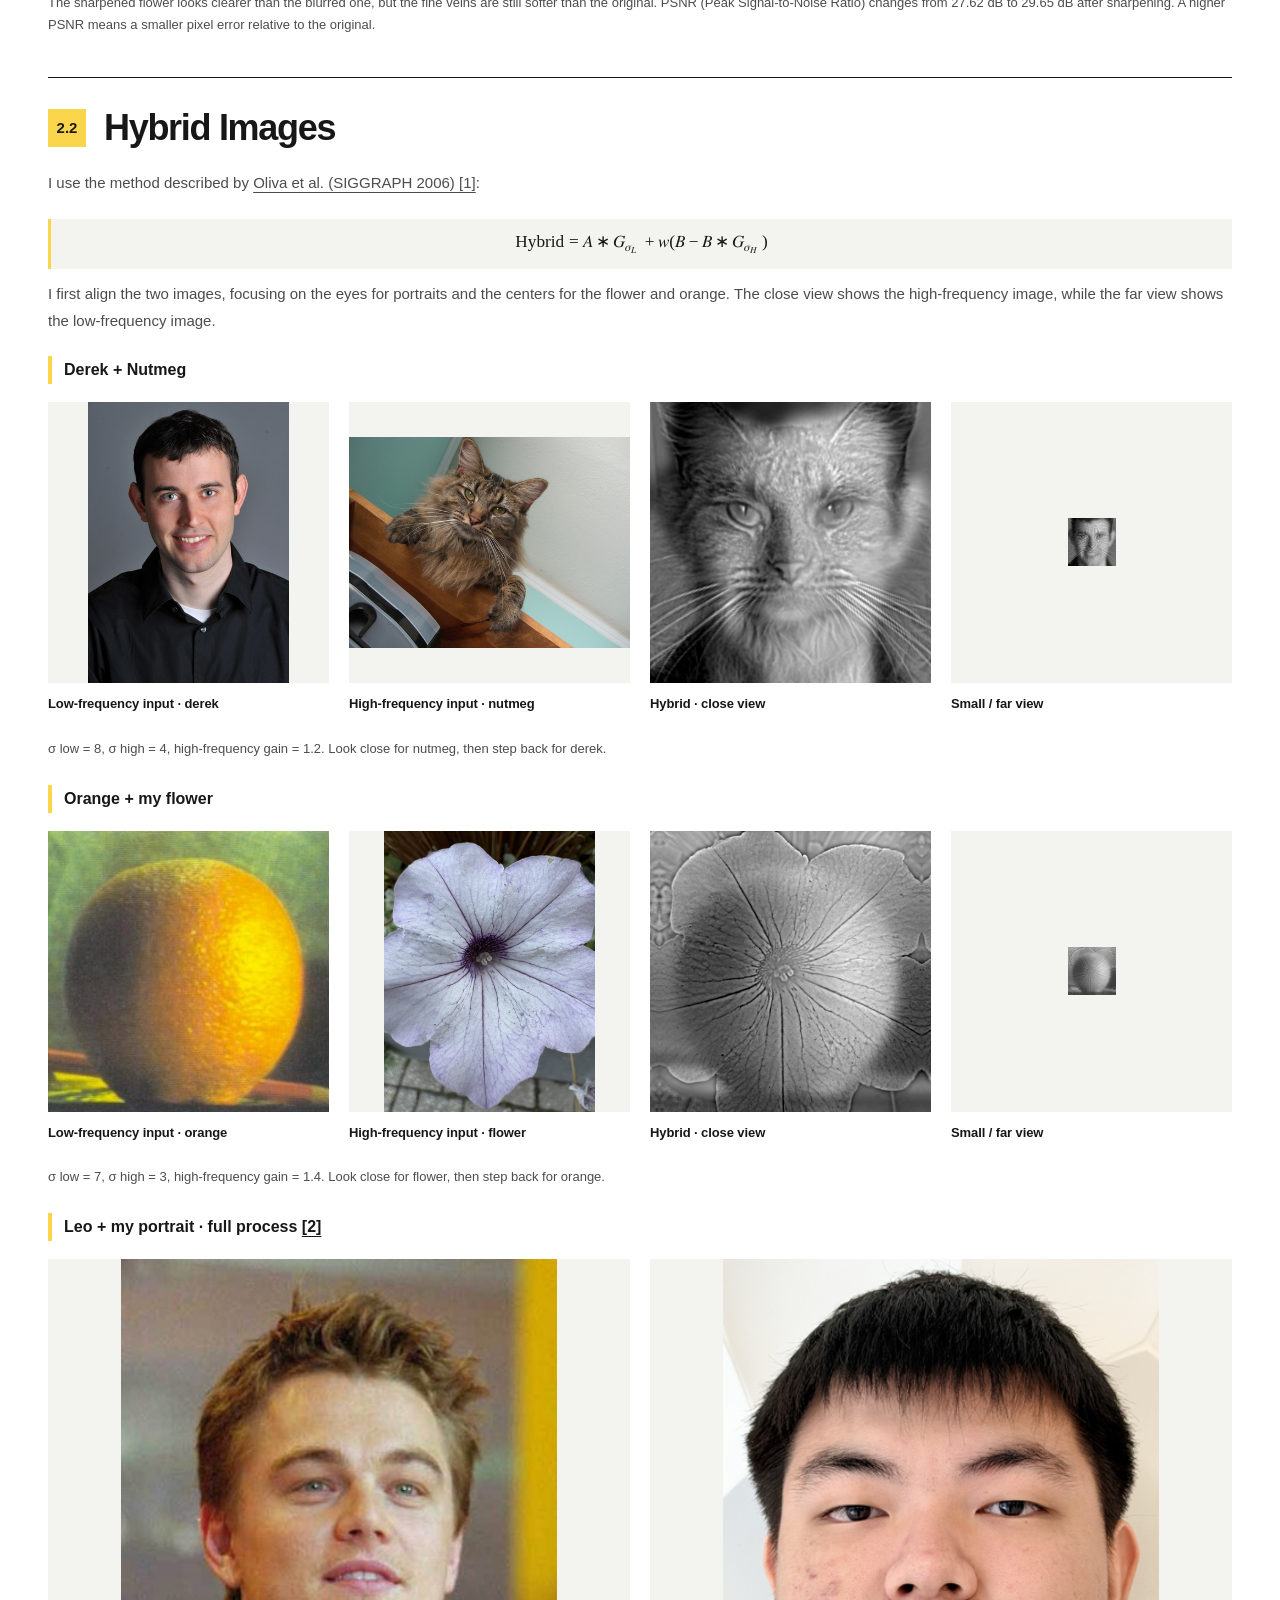
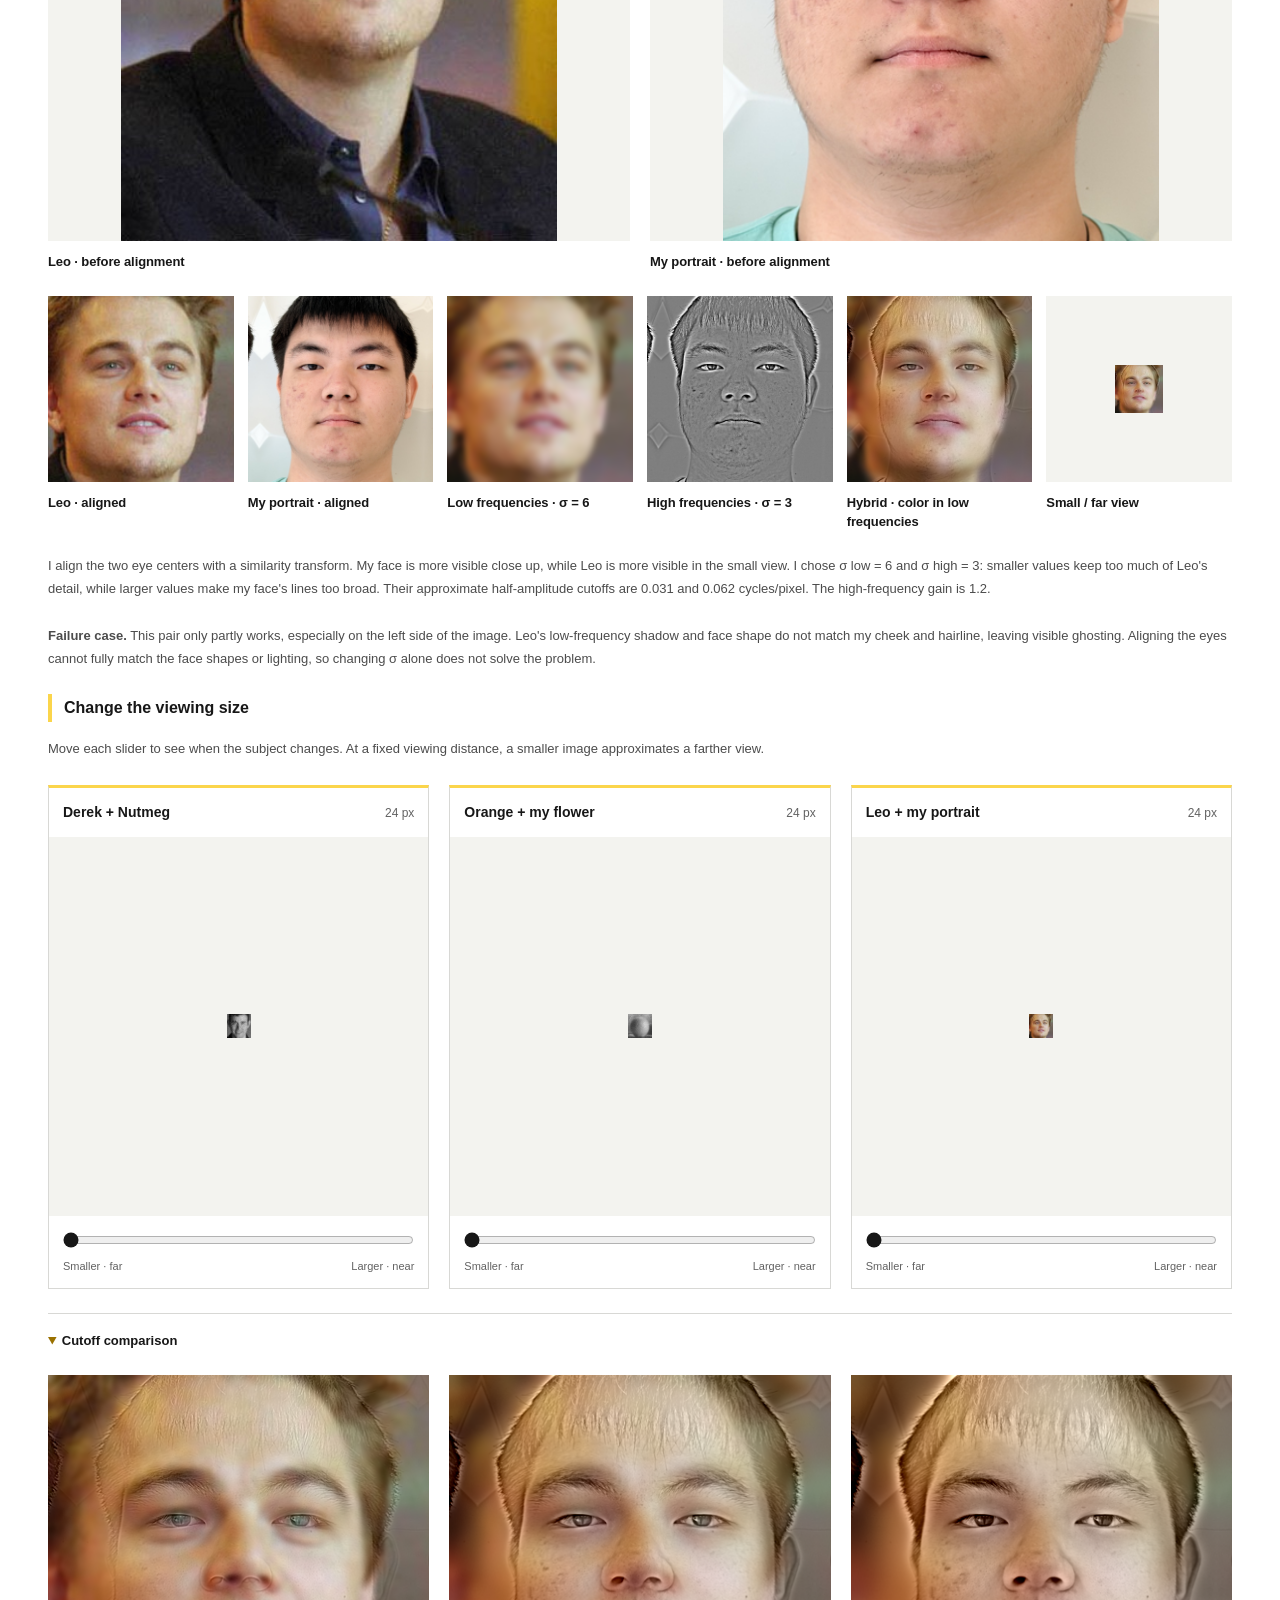
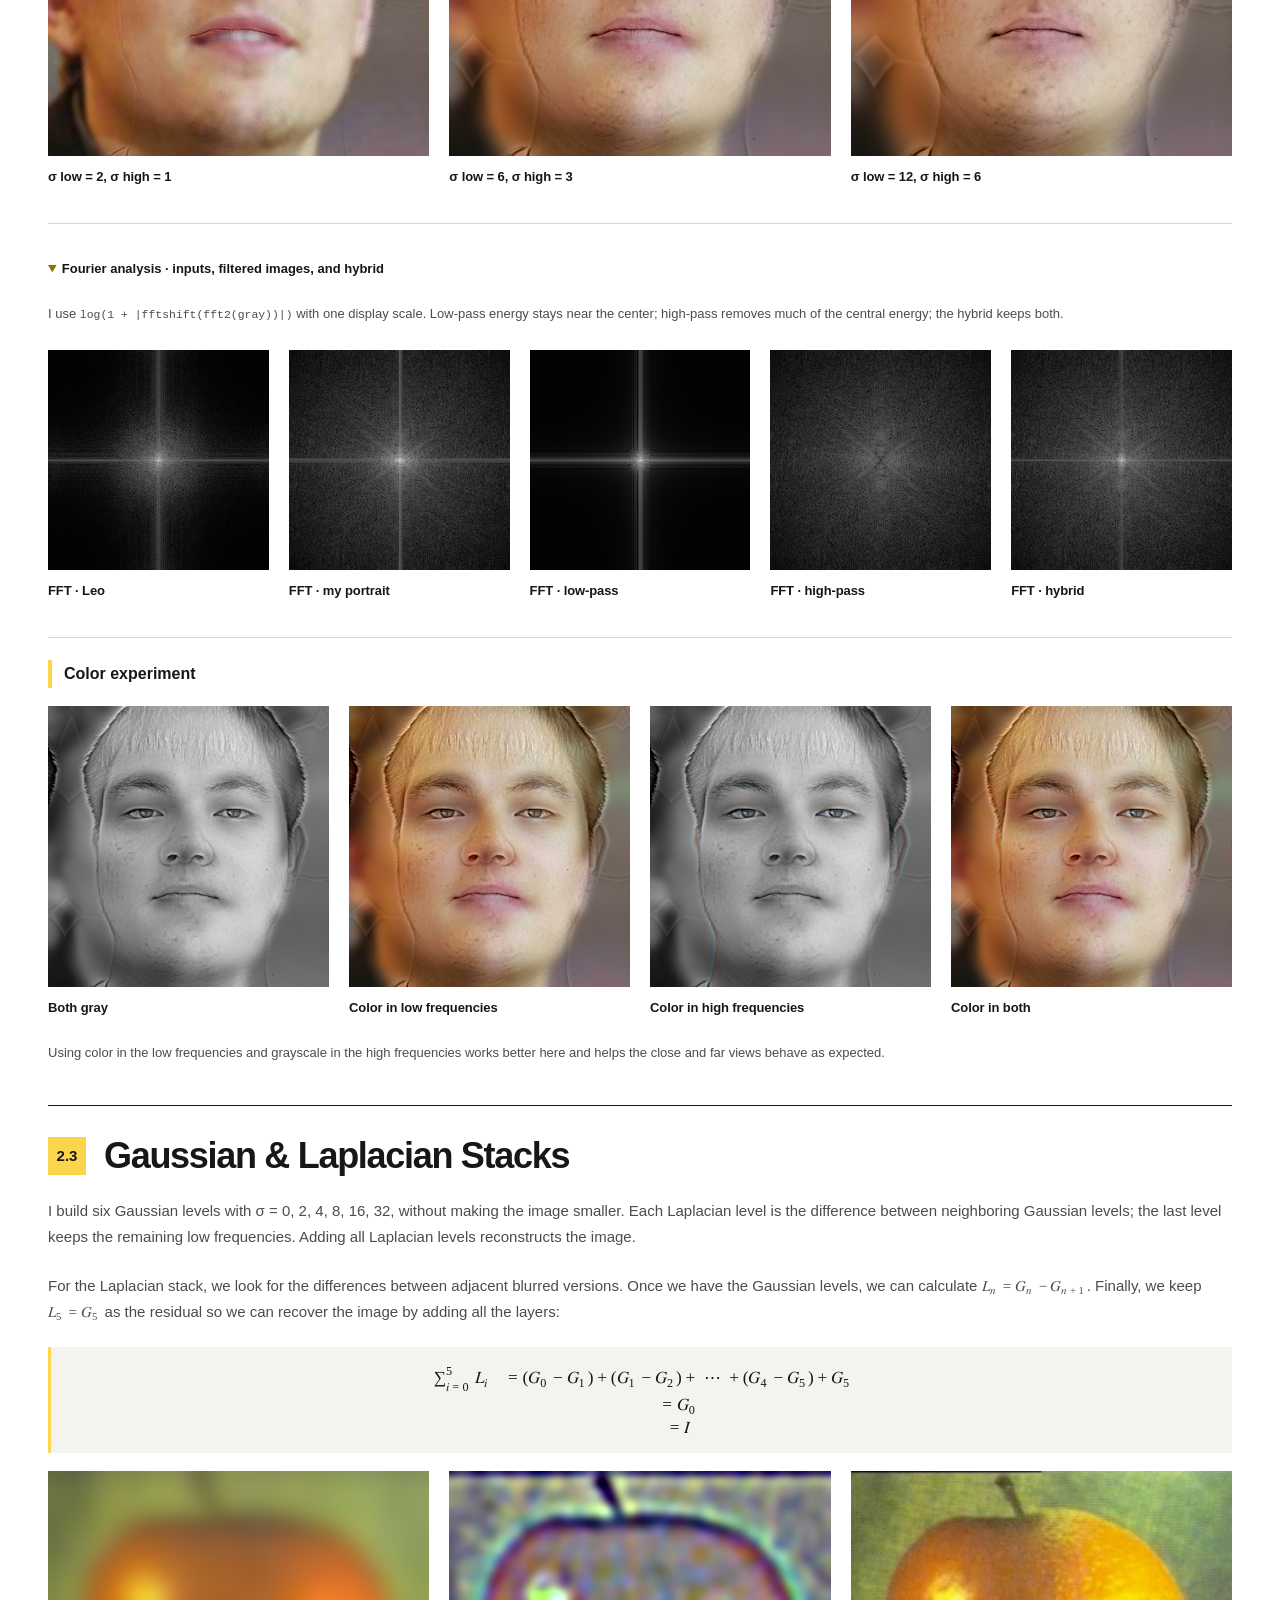
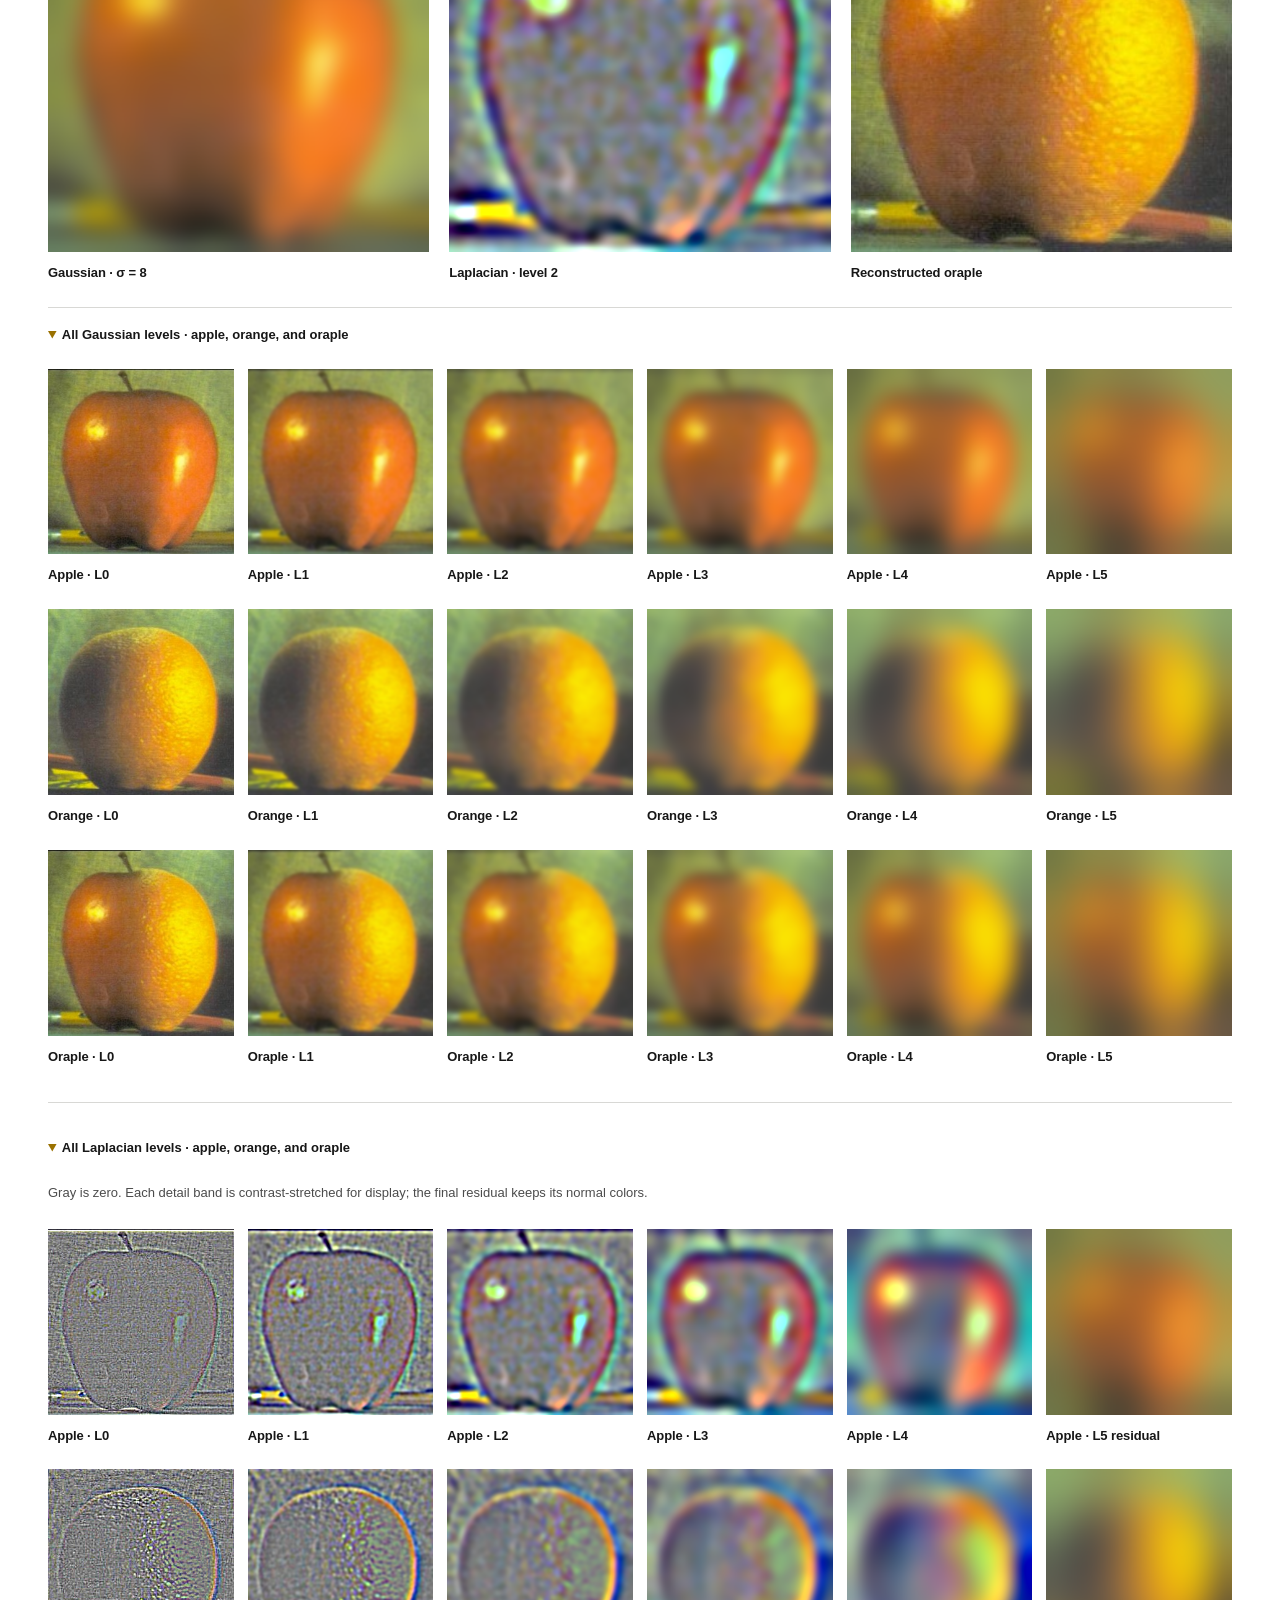
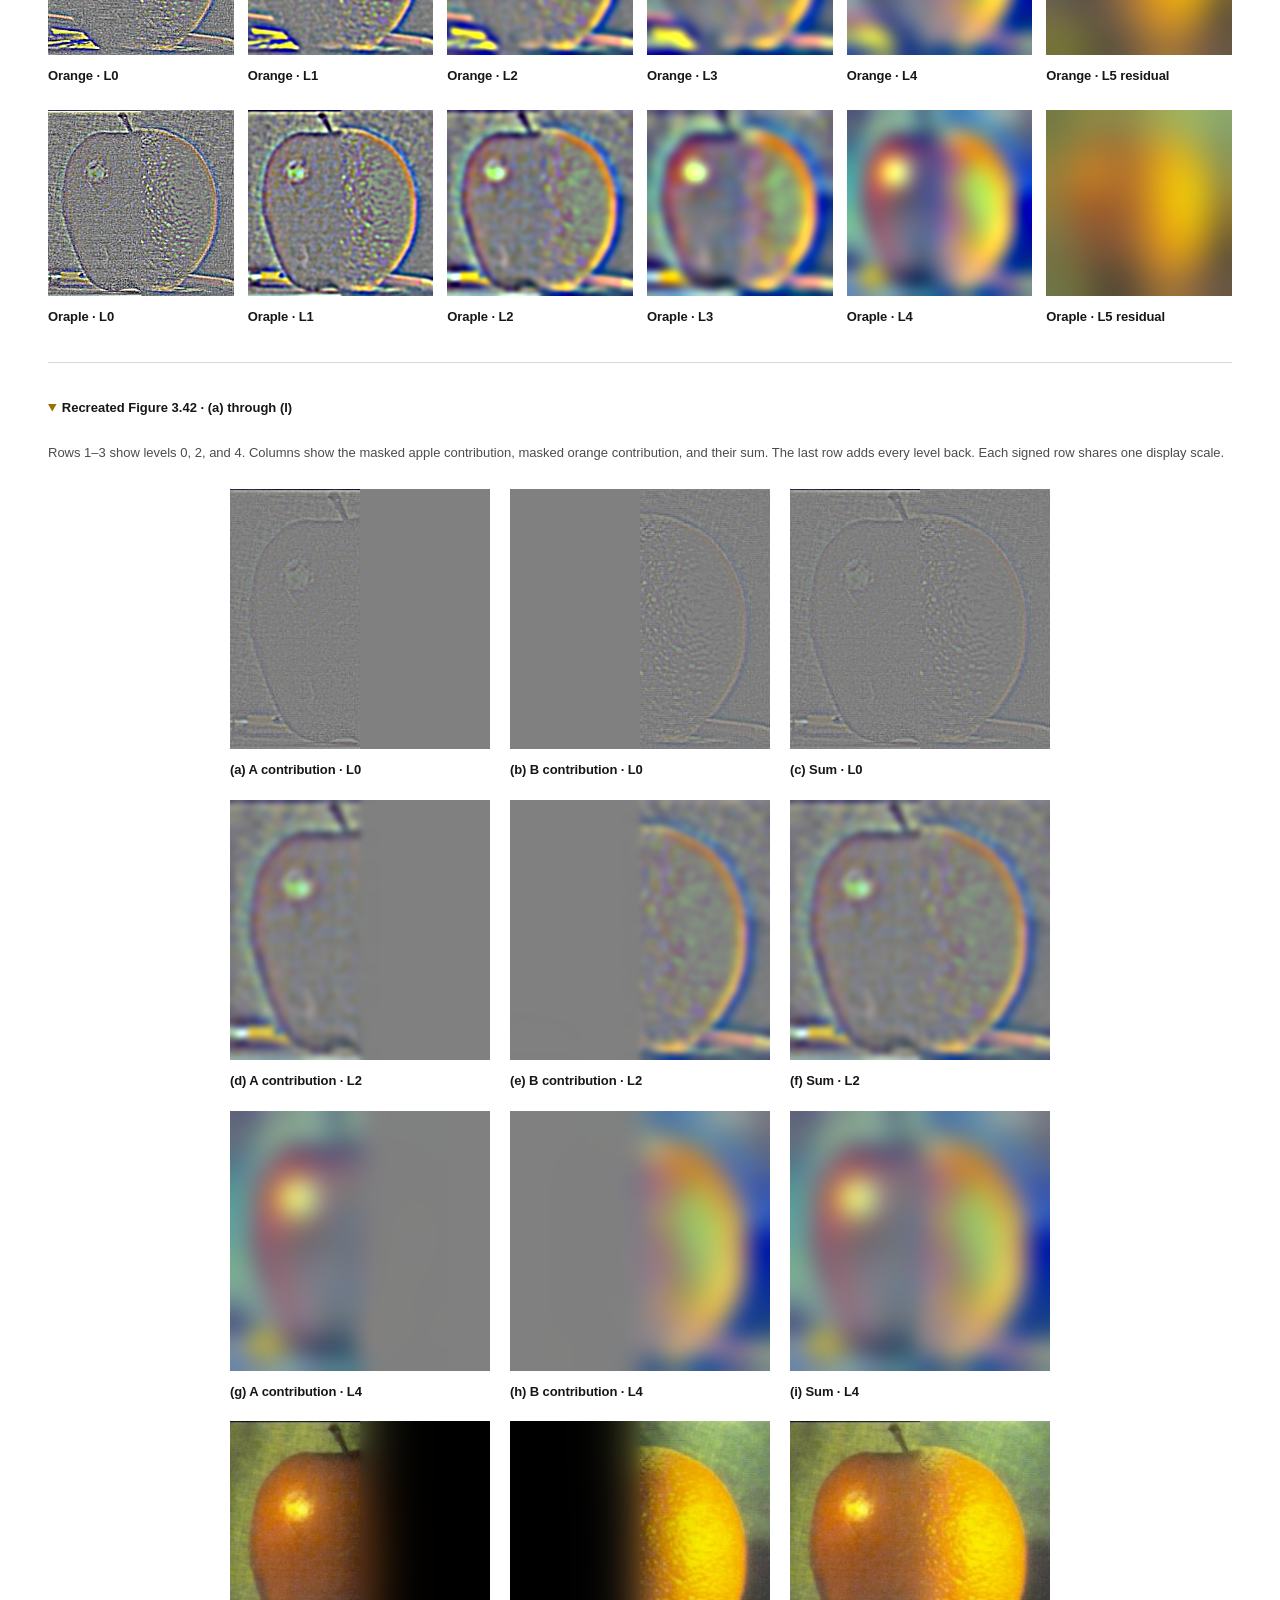
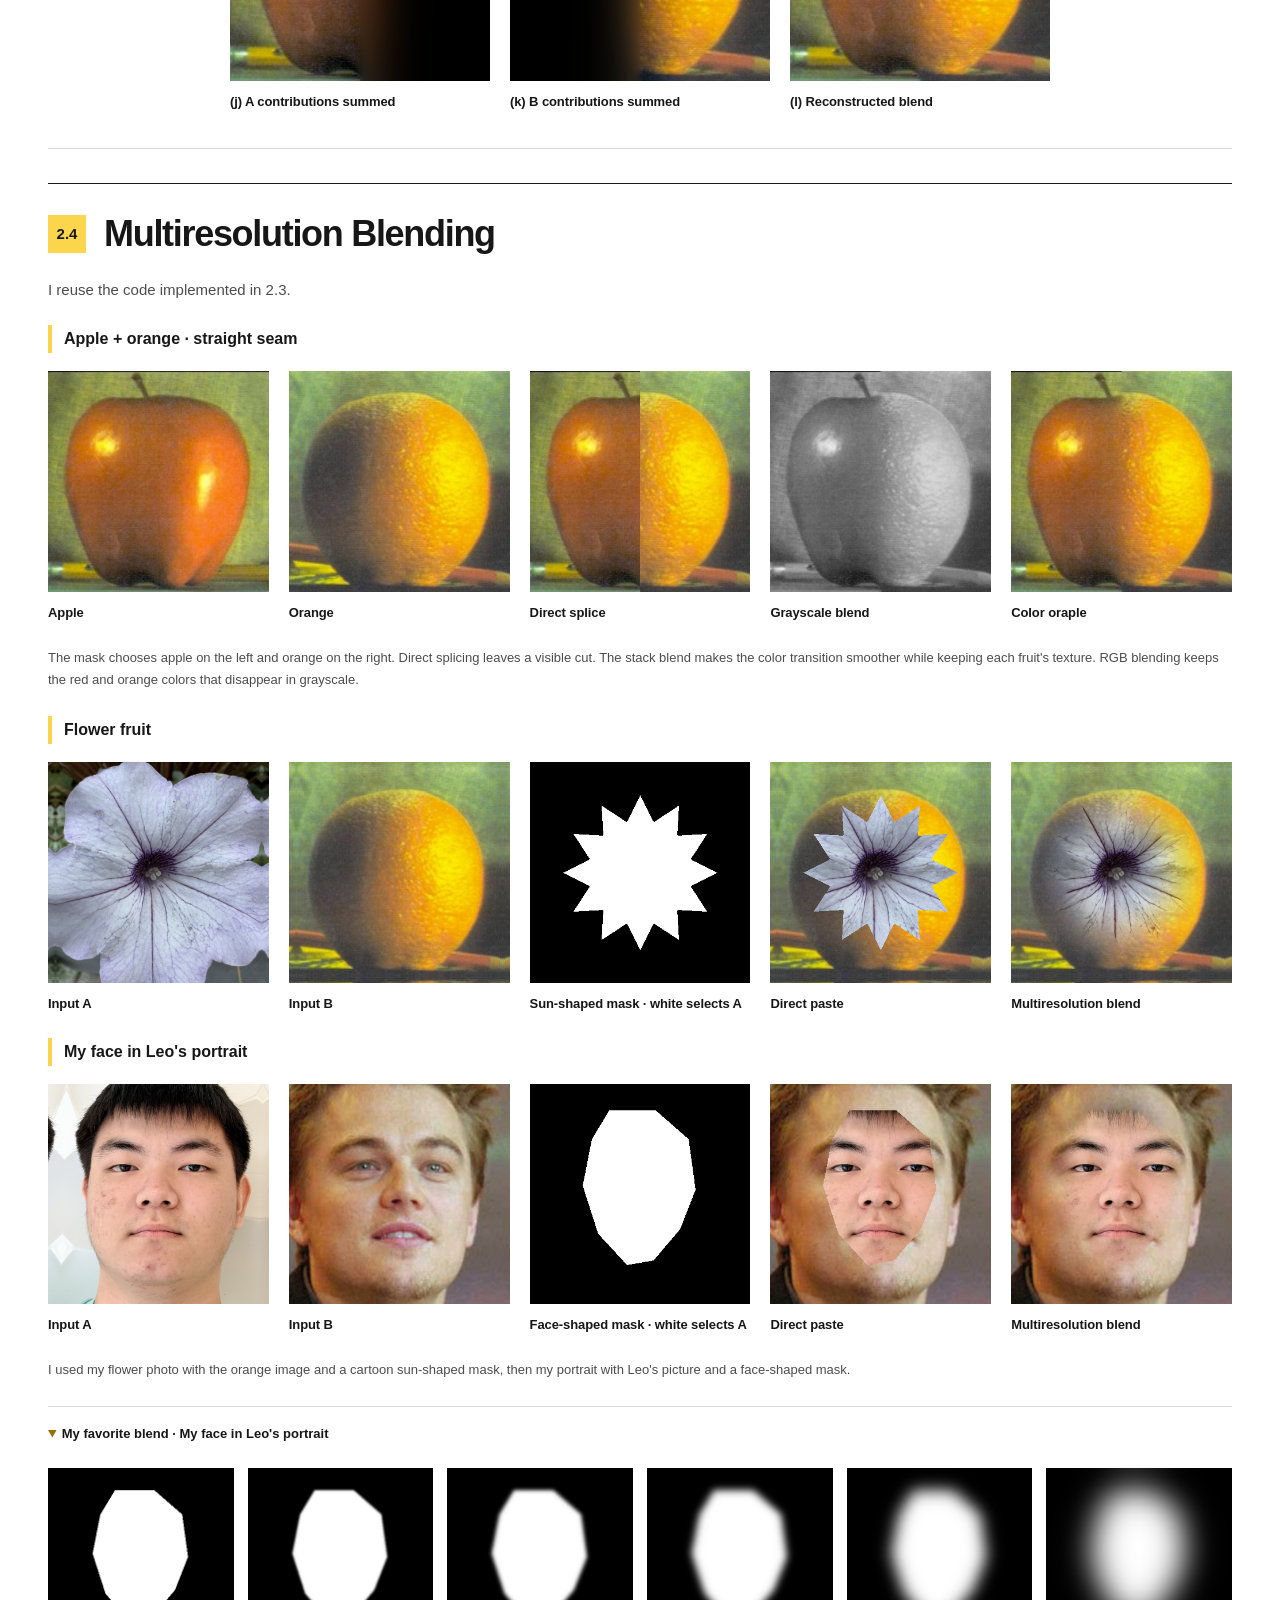
==== commit a3a64a25: "what i leanred" ====
--- a/index.html
+++ b/index.html
@@ -118,6 +118,10 @@
     <p class="threshold-note">Without built-in angle functions, I fold the gradient into the first octant, reduce the slope to |z| ≤ √2 − 1, evaluate a 20-term alternating arctangent series, and restore the quadrant. In HSV, hue gives direction, saturation is 1, and brightness gives gradient magnitude using one shared scale. Flat regions are black; positive y points down. Smoothing removes many weak, noisy directions.</p>
   </section>
 
+  <section id="part1-learning" class="study">
+    <div class="section-heading"><h2>What I Learned · Part 1</h2></div>
+    <p>I learned how to use convolution to work with the high-frequency details and low-frequency information in an image. I also learned to compute the horizontal and vertical gradient components, use them to detect changes in different directions, and combine them to calculate edge strength and orientation. Gaussian smoothing reduces noise before edge detection, but it also weakens some fine details.</p>
+  </section>
   <div class="part-heading" id="part2"><div class="eyebrow"><i></i> PART TWO · FUN WITH FREQUENCIES</div><h2>Mix the <em>frequencies.</em></h2></div>
   <section id="part2-1" class="study">
     <div class="section-heading"><span class="number">2.1</span><h2>Image Sharpening</h2></div>
@@ -211,8 +215,12 @@
       <p class="experiment-note"><strong>Limitation.</strong> The hairline and skin color still cause some strange effects, but at least grayscale removes some of the color mismatch. Still, it looks relatively more natural than the hybrid images in 2.2.</p>
     </details>
   </section>
+  <section id="part2-learning" class="study">
+    <div class="section-heading"><h2>What I Learned · Part 2</h2></div>
+    <p>I learned how frequency information can be used for sharpening, hybrid images, and multiresolution blending. Hybrid images mix low frequencies from one image with high frequencies from another, so what we see changes with viewing distance. Gaussian and Laplacian stacks let us blend both images at different scales using masks, then reconstruct the result. This showed me how blending across scales can make spatial transitions smoother while preserving details.</p>
+  </section>
   <section class="takeaway">
-    <div class="eyebrow">WHAT I LEARNED</div>
+    <div class="eyebrow">SUMMARY OF WHAT I LEARNED</div>
     <p>To blur or not to blur, that is the question - Ke Yang</p>
   </section>
   <p class="asset-credit">Sources: <a href="data/part2/sources.json">input images</a> · <a href="https://cal-cs180.github.io/fa24/hw/proj2/index.html">Berkeley course materials</a> · <a href="https://courses.grainger.illinois.edu/cs445/fa2023/projects/hybrid/ComputationalPhotography_ProjectHybrid.html">Derek/Nutmeg course samples</a> · <a href="results/part2_metrics.json">parameters and checks</a></p>
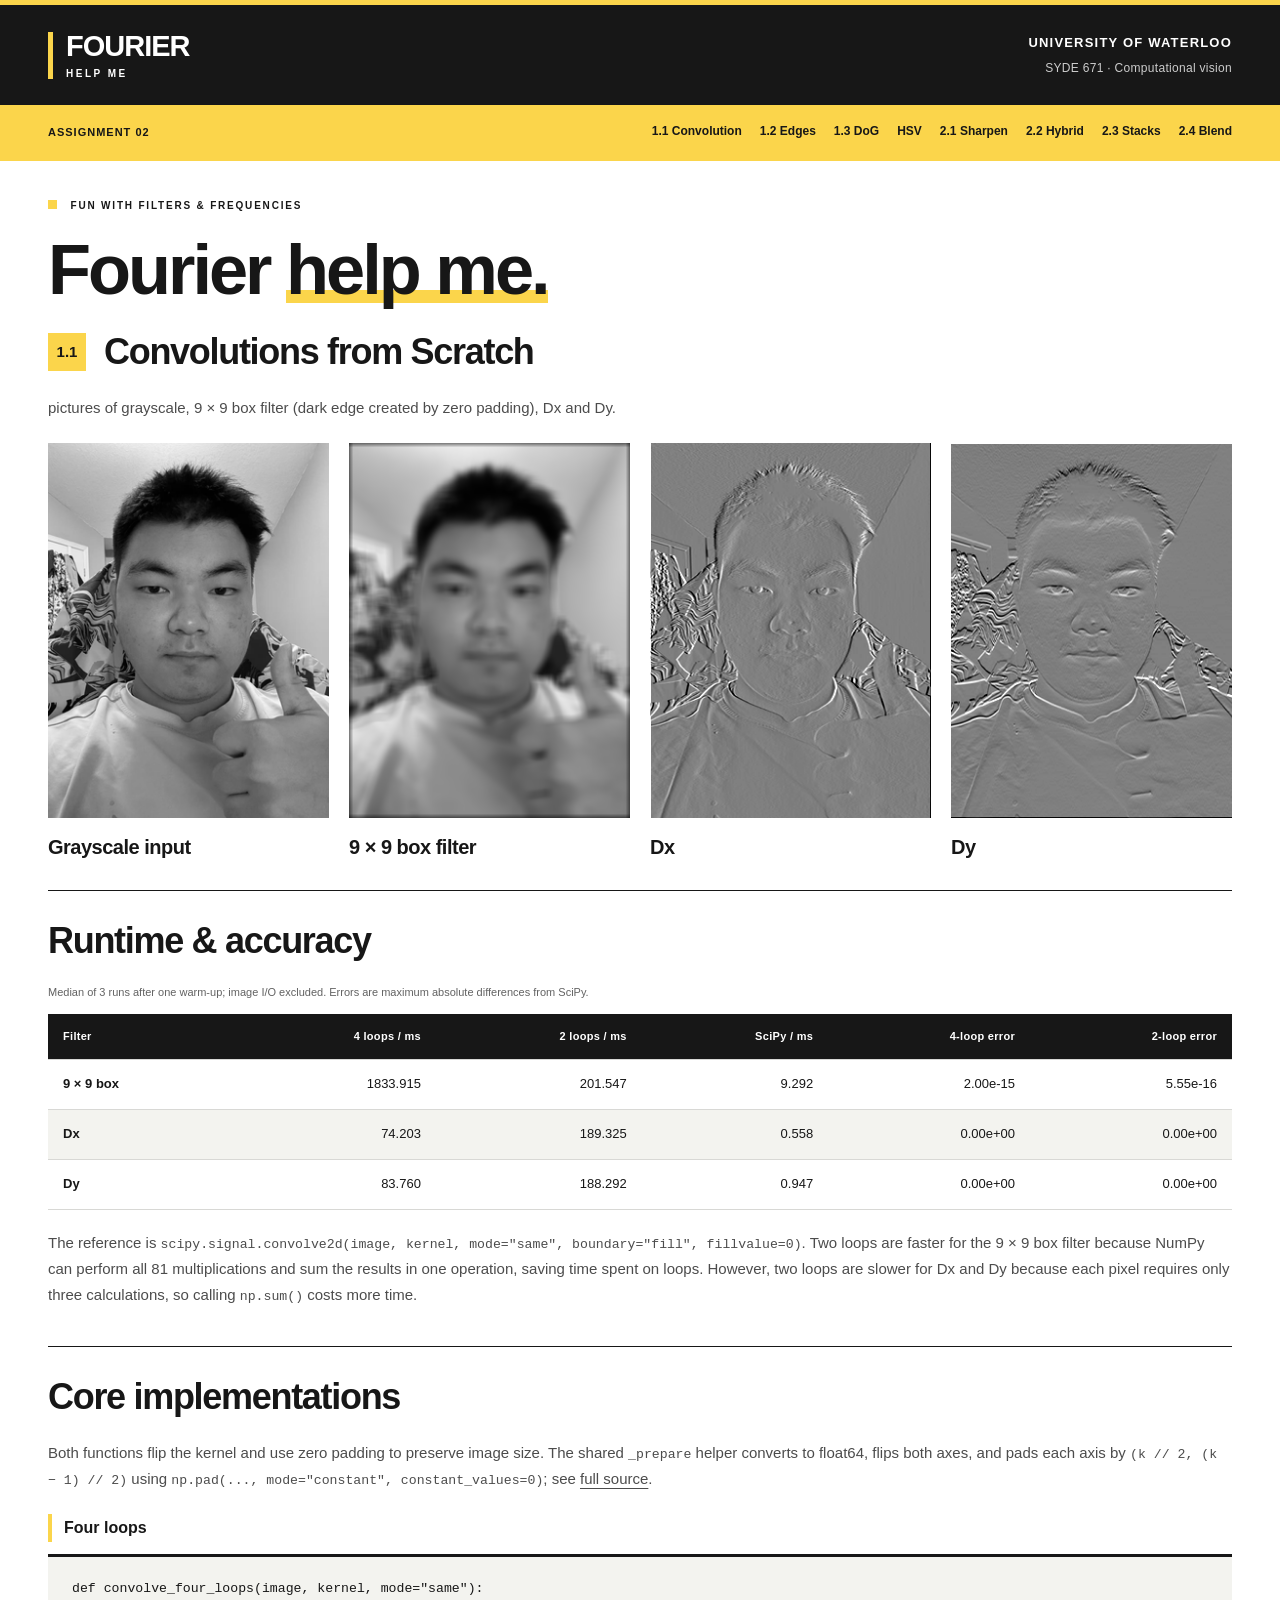
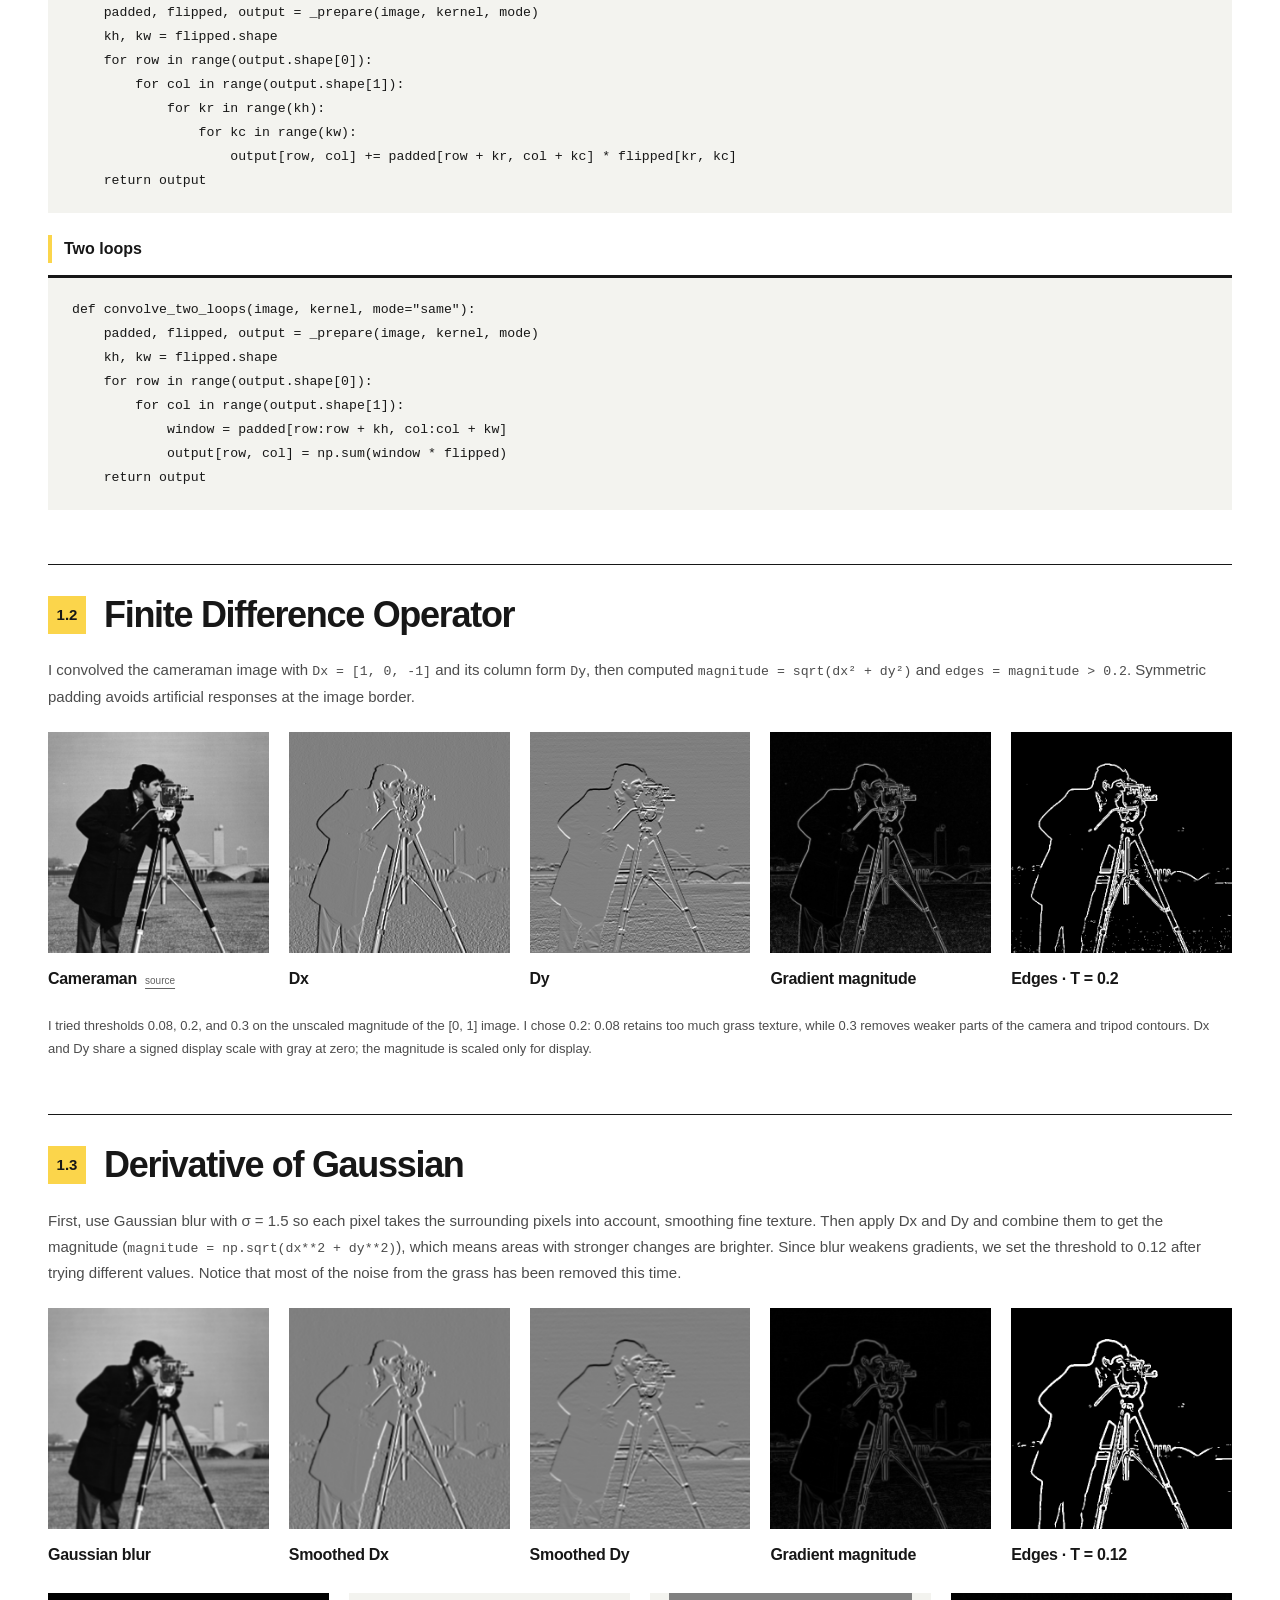
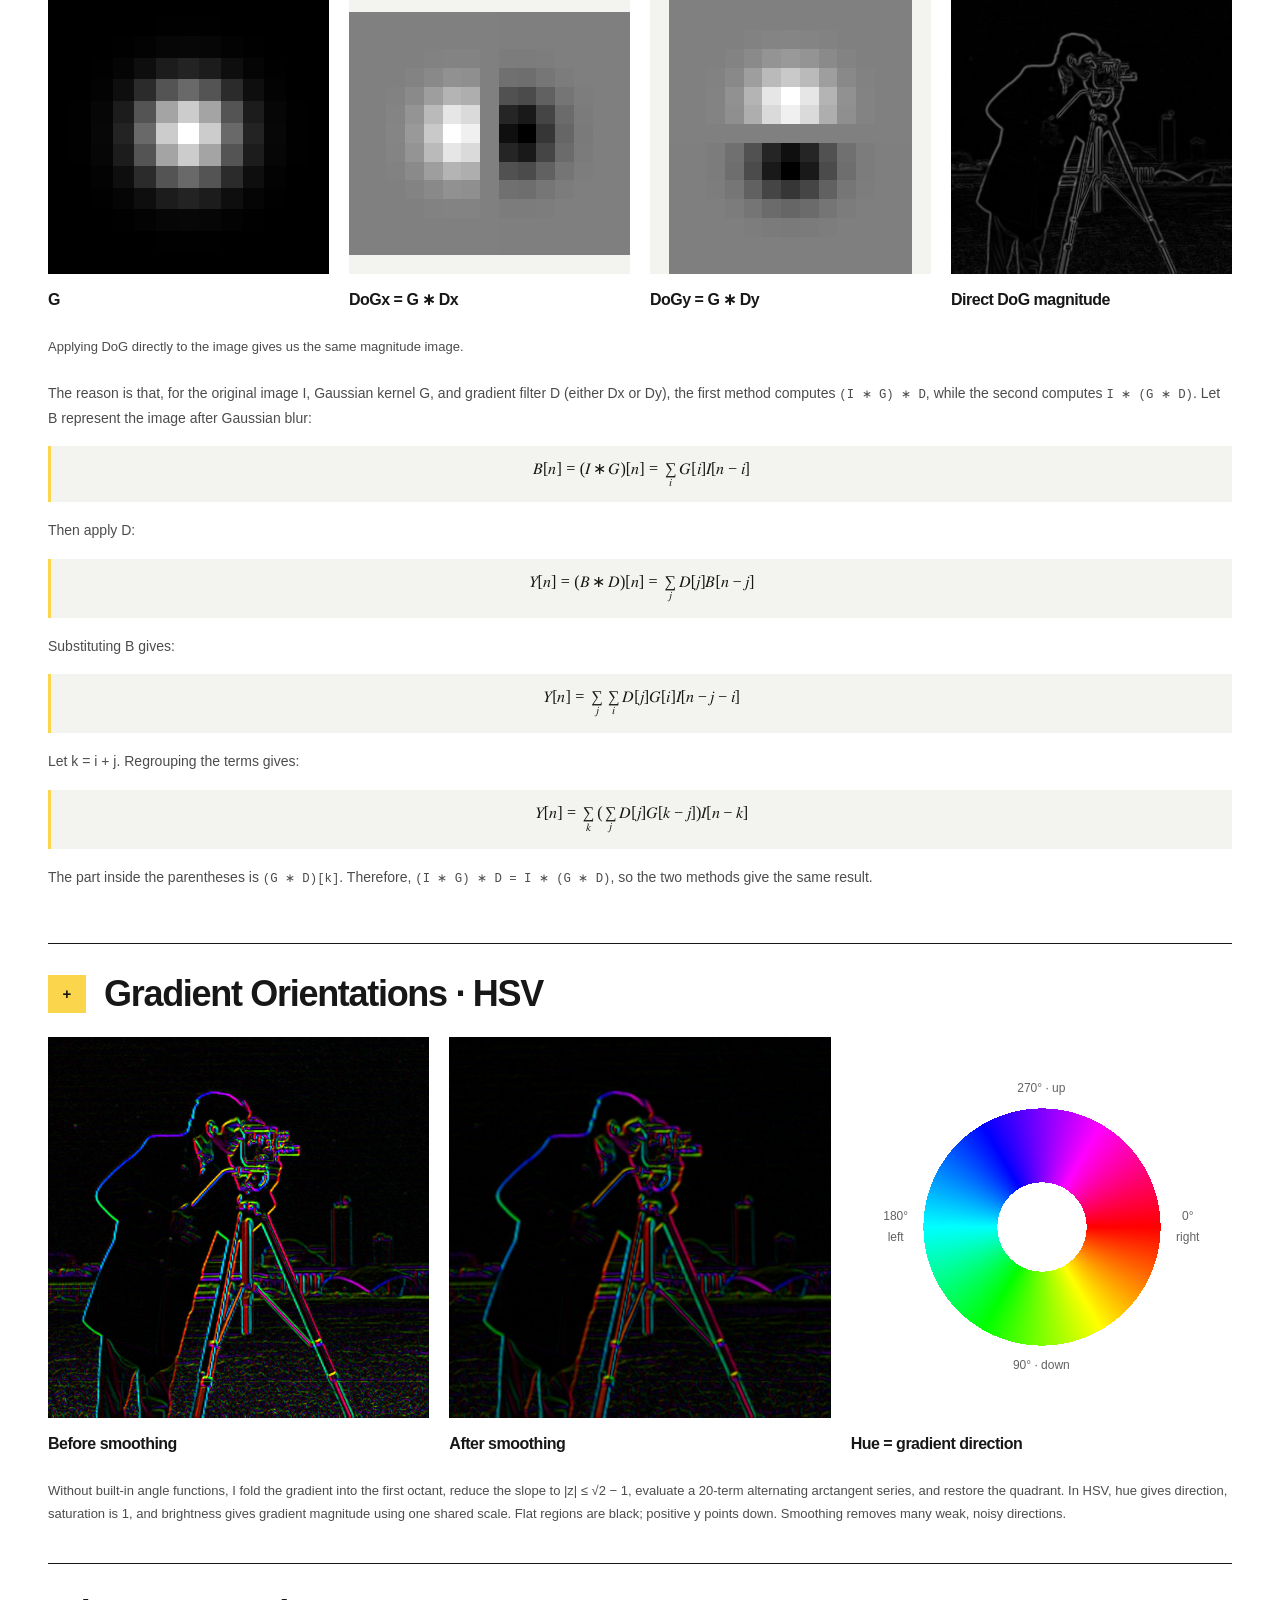
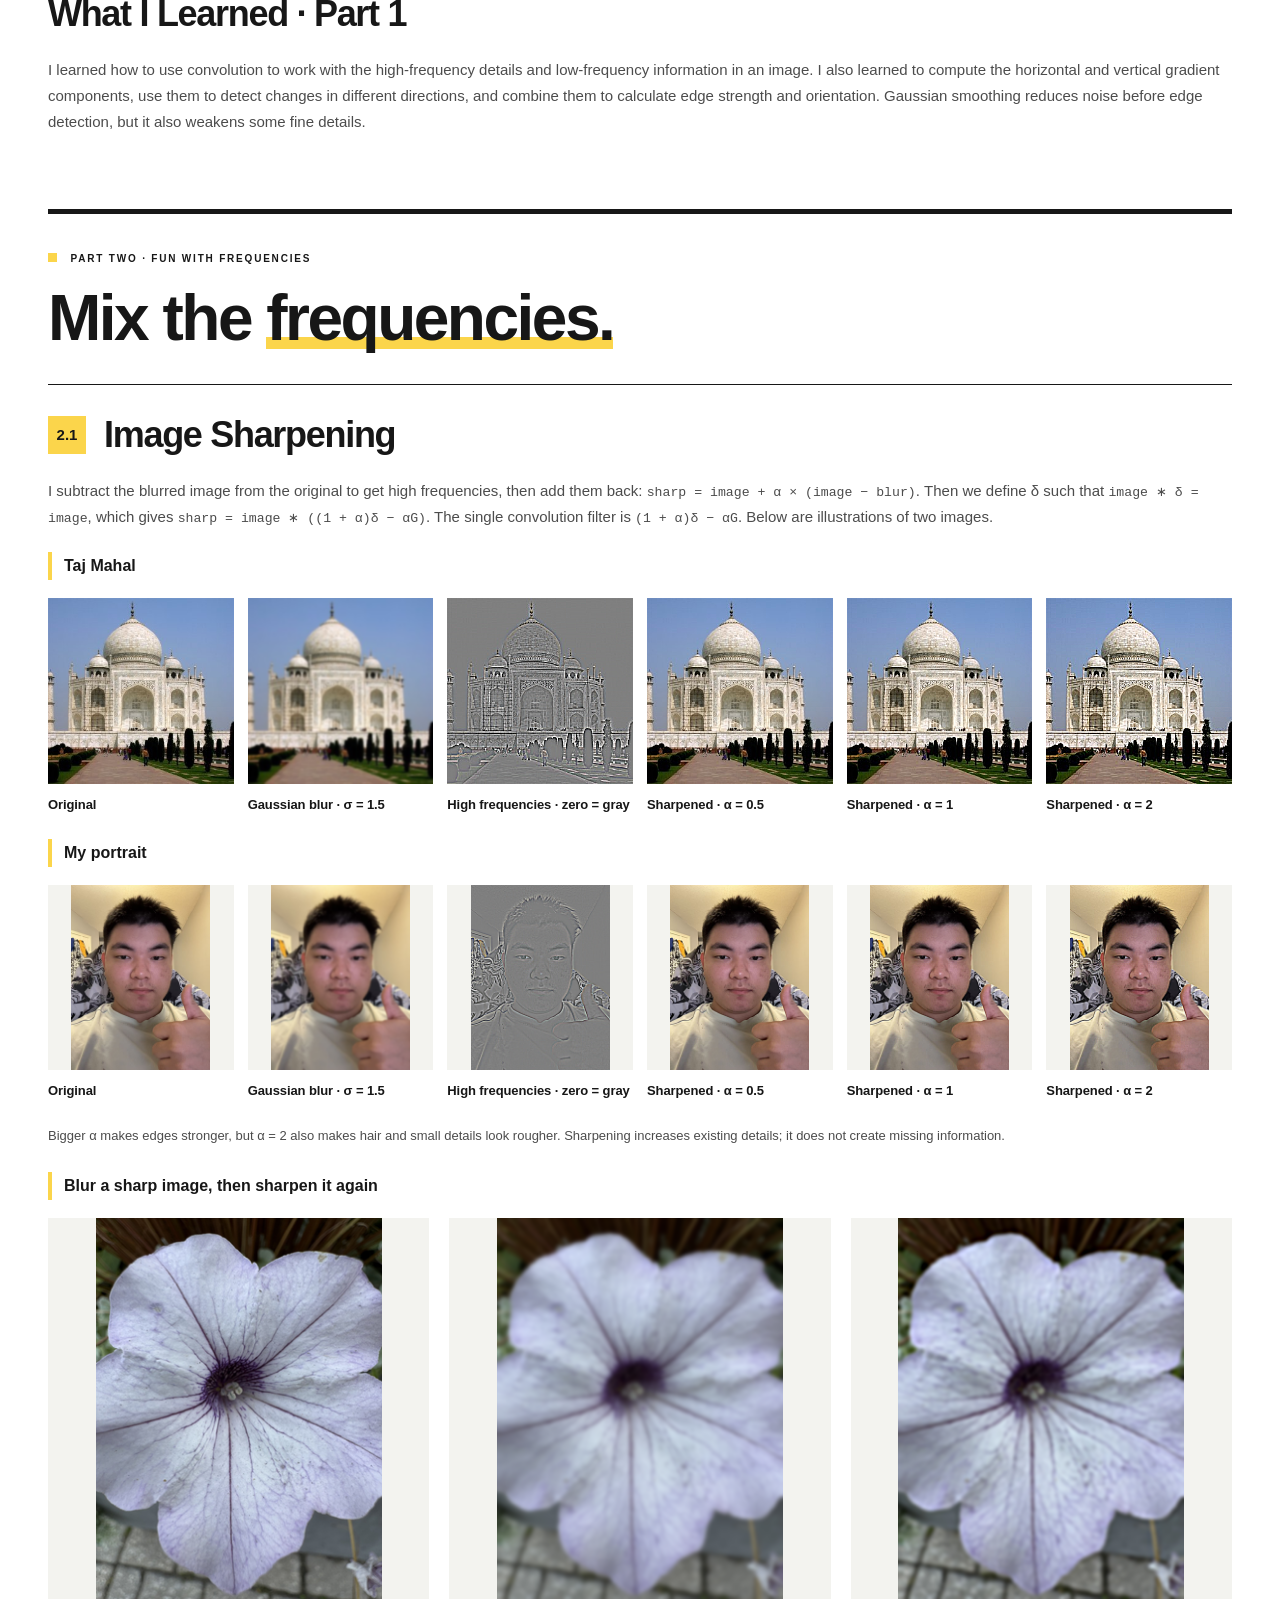
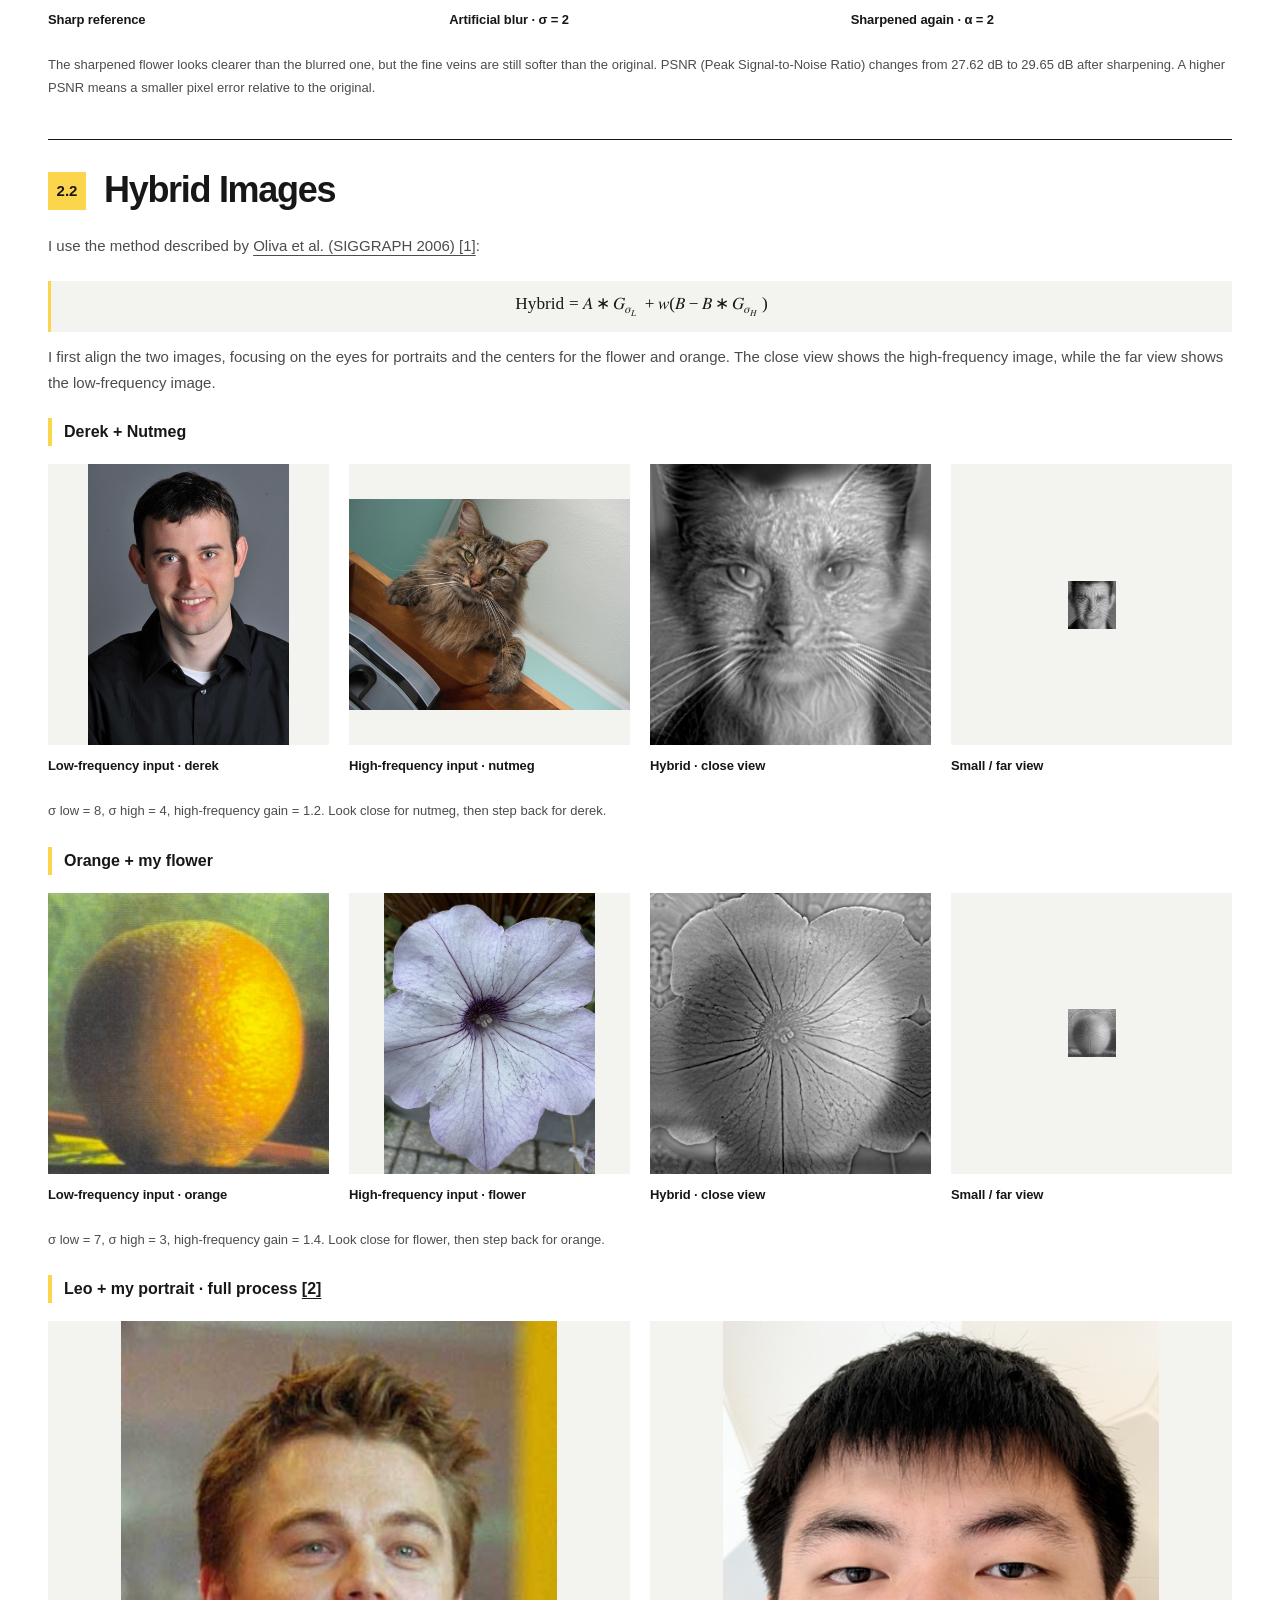
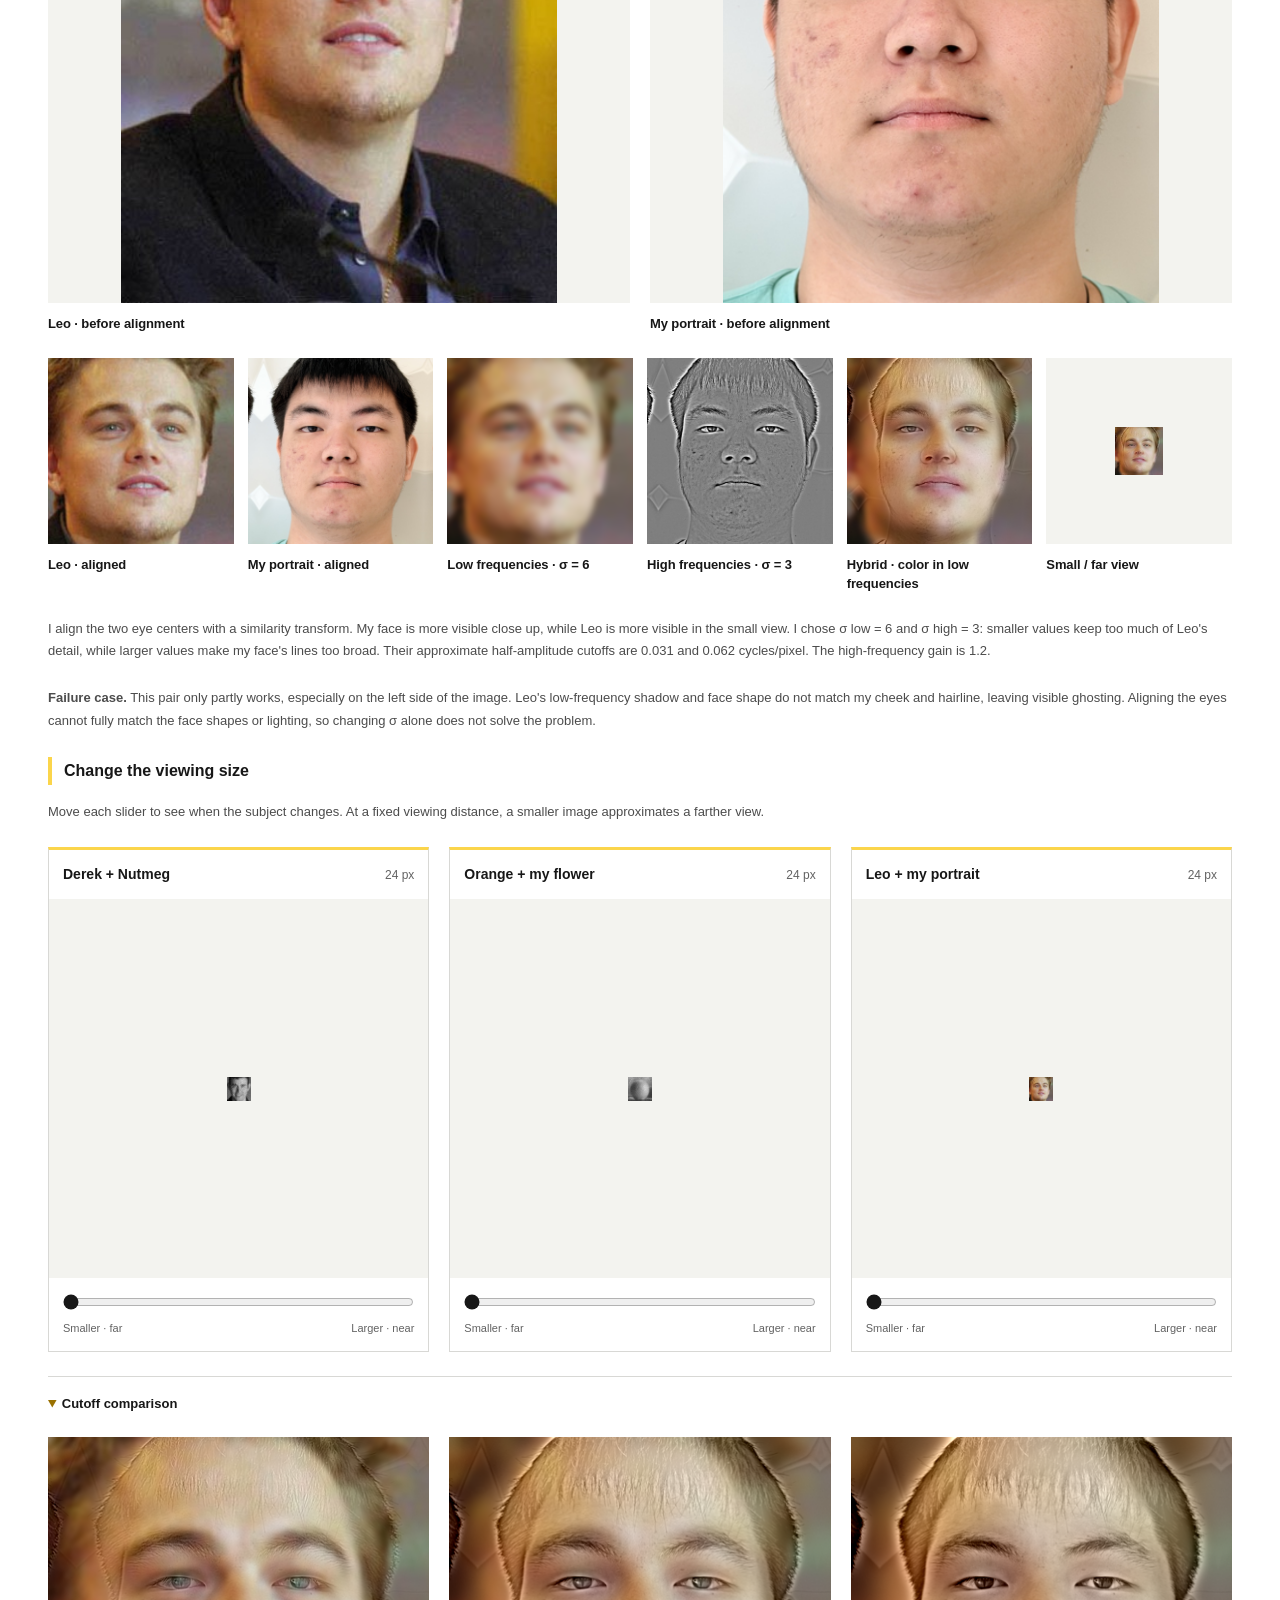
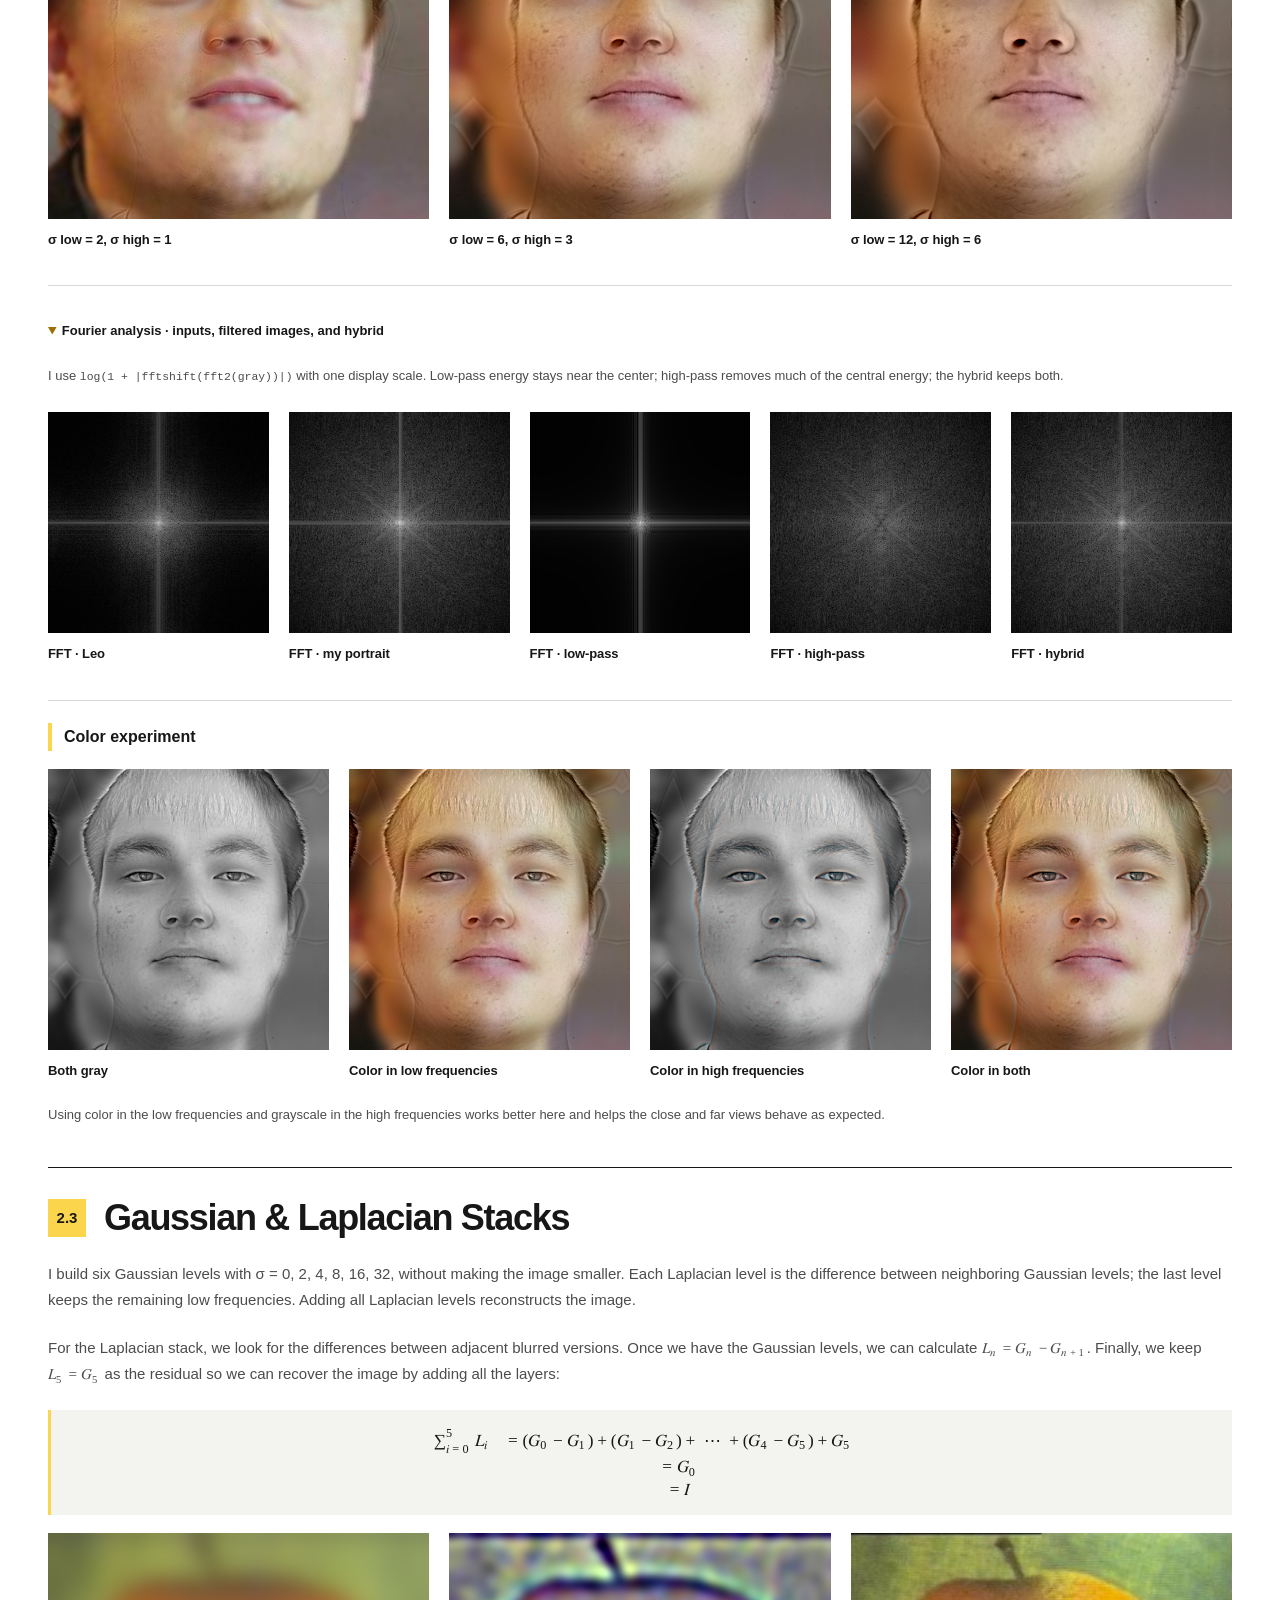
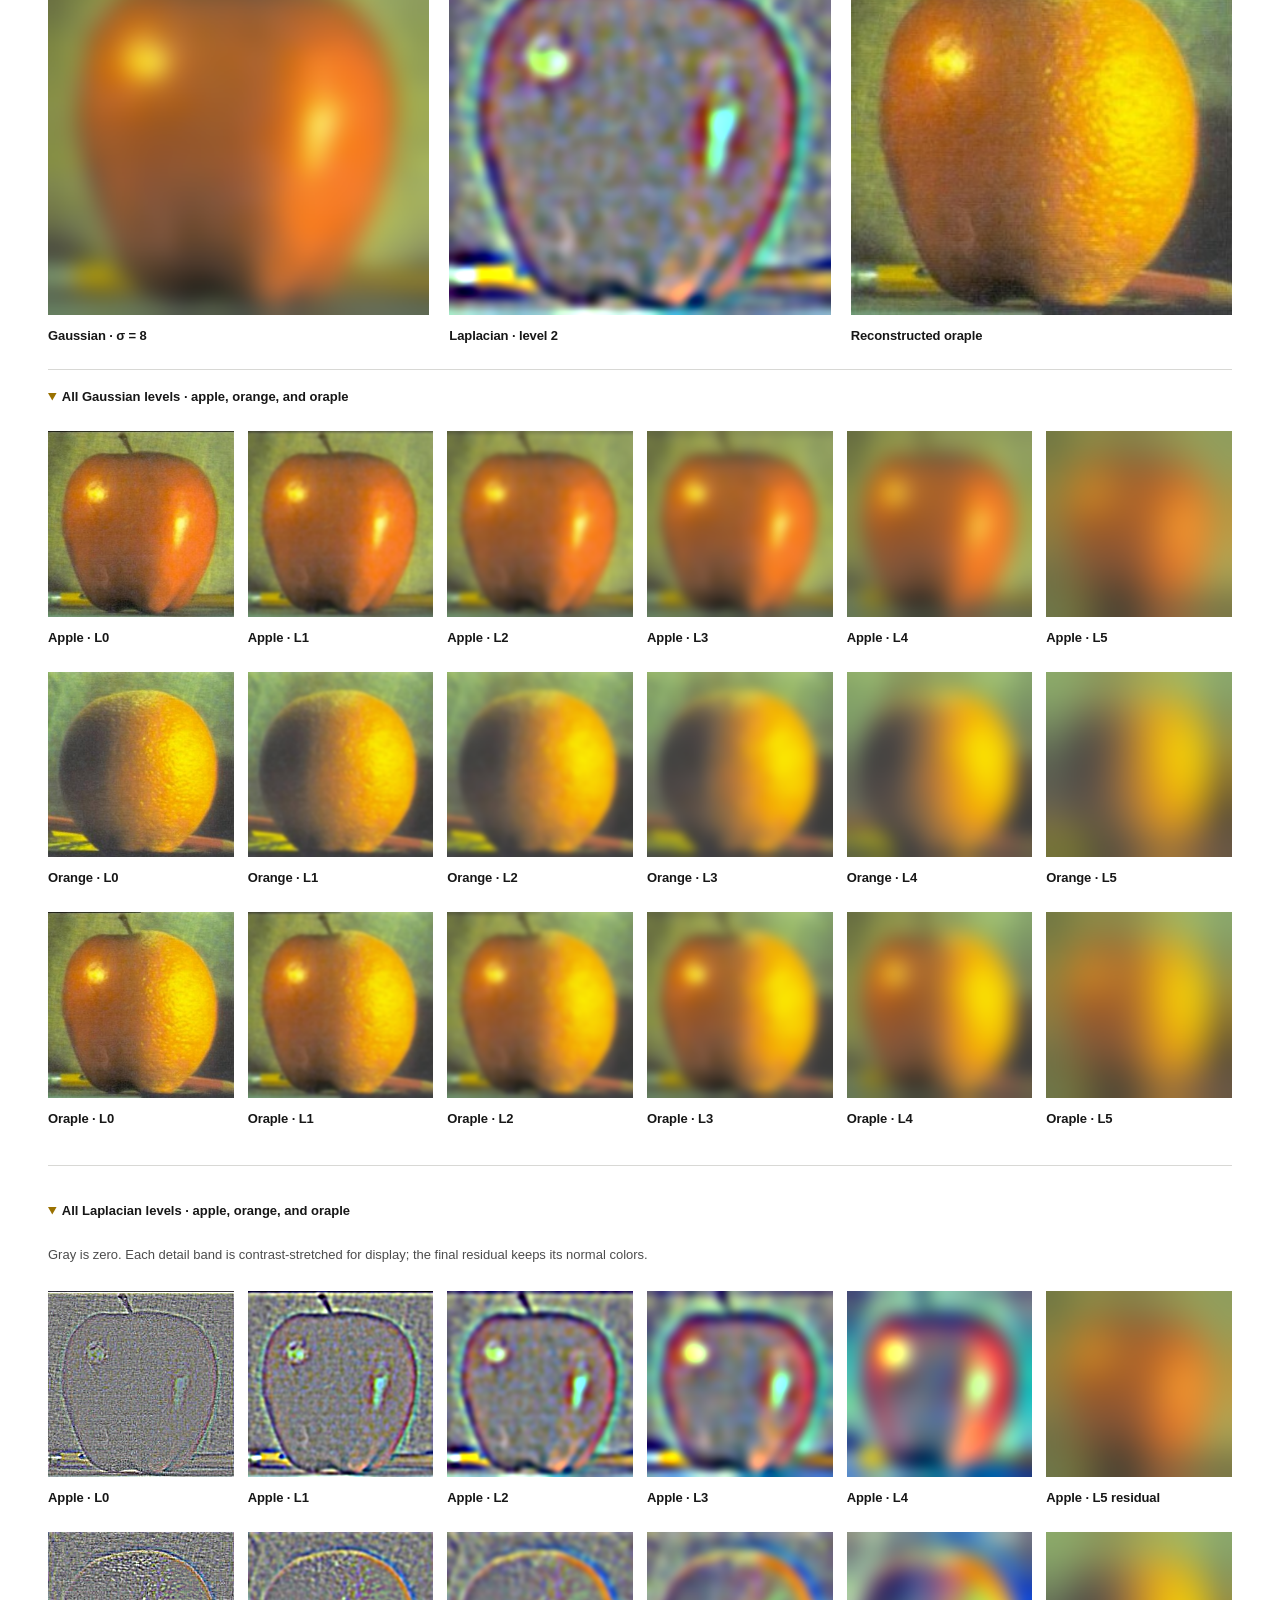
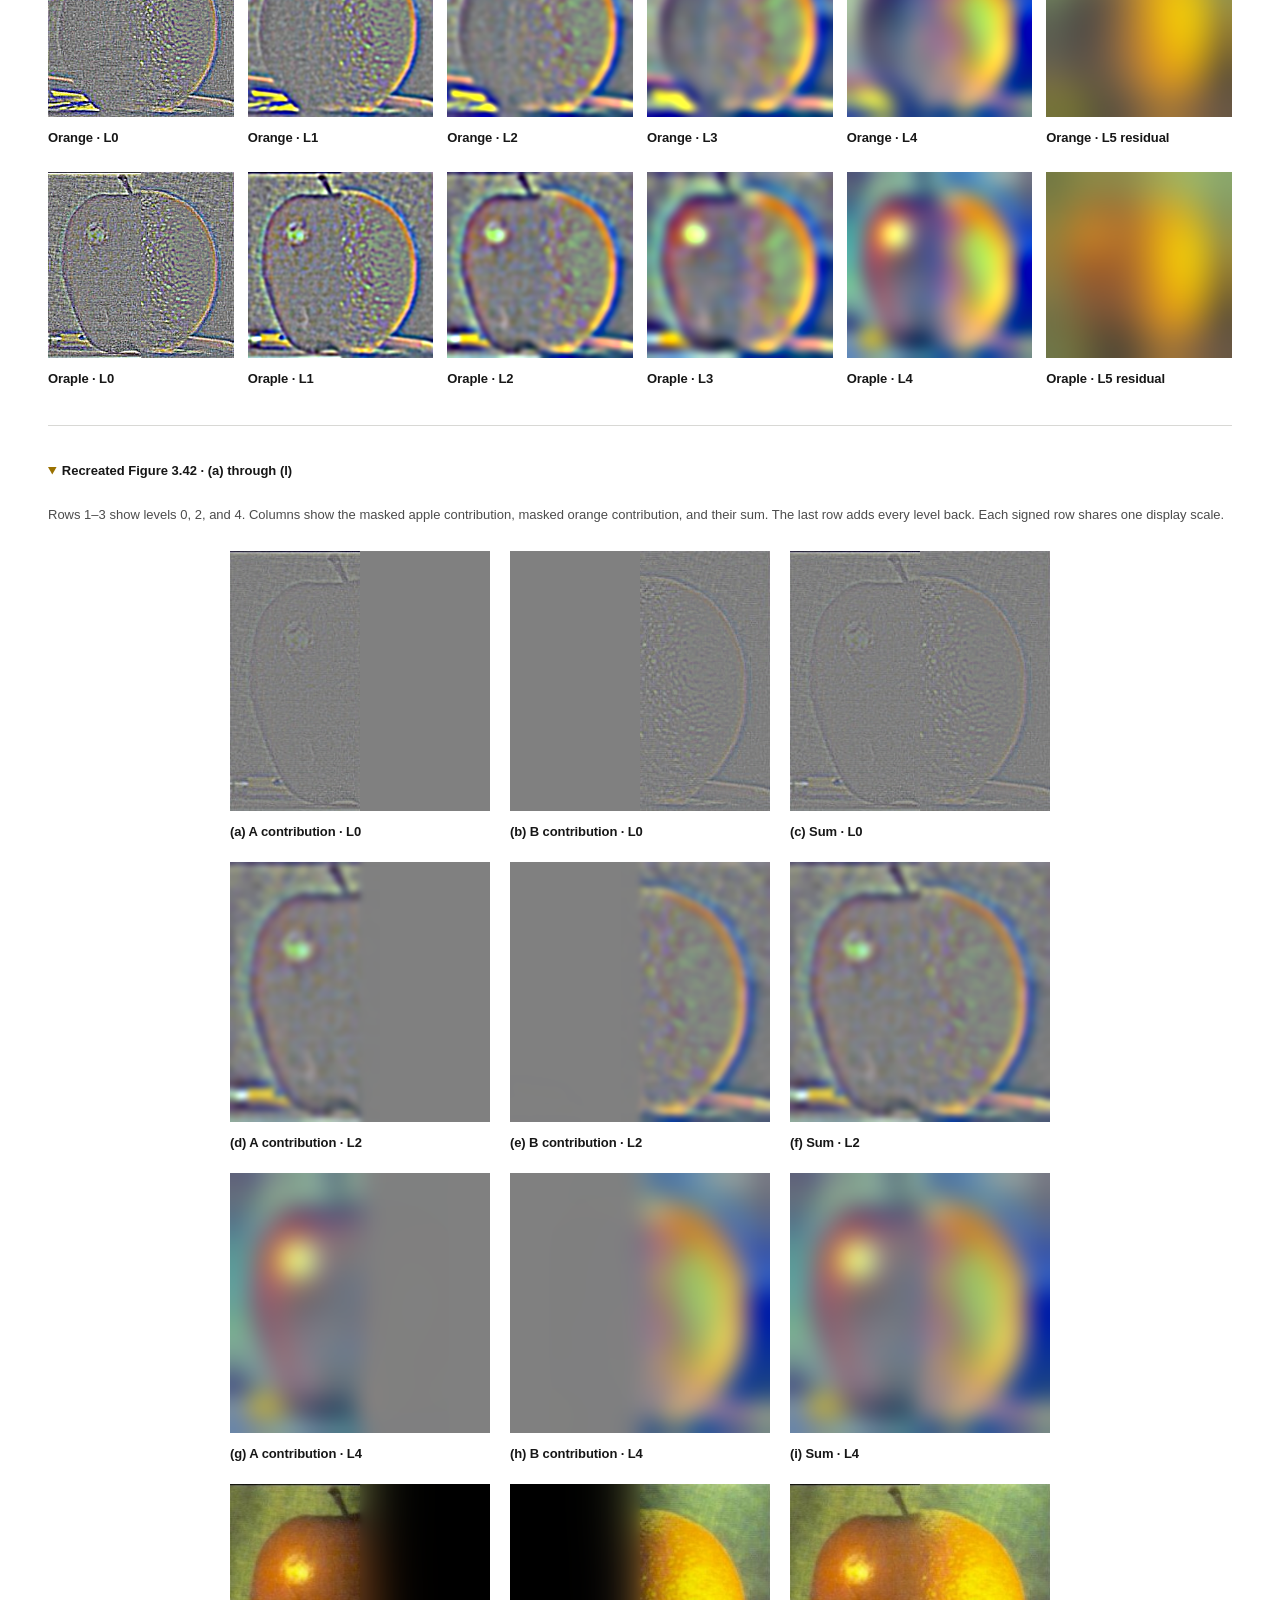
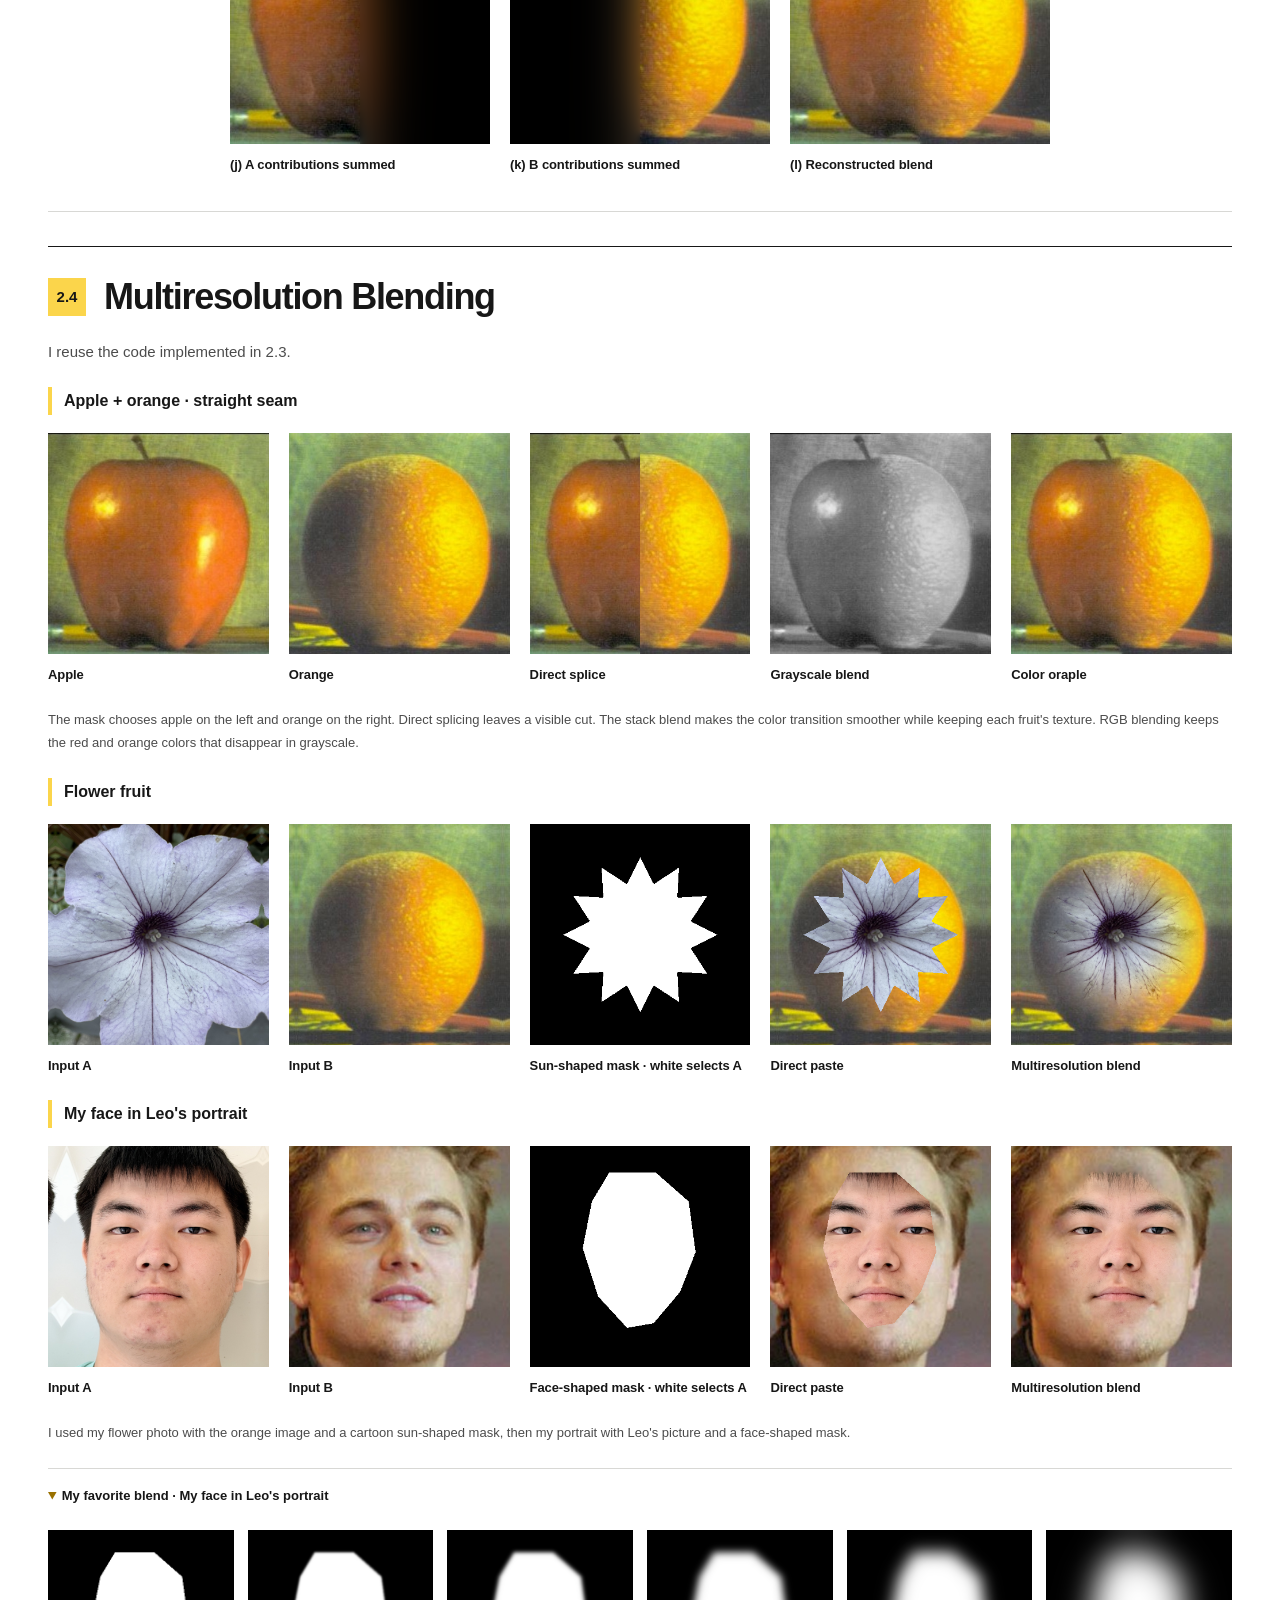
==== commit 17779052: "add section 1.1 heading" ====
--- a/index.html
+++ b/index.html
@@ -11,8 +11,9 @@
 <header><div class="shell masthead"><a class="wordmark" href="#top">FOURIER<span>HELP ME</span></a><div class="course">UNIVERSITY OF WATERLOO<span>SYDE 671 · Computational vision</span></div></div></header>
 <nav aria-label="Project sections"><div class="shell nav-inner"><a class="assignment" href="#top">ASSIGNMENT 02</a><div class="nav-links"><a href="#top">1.1 Convolution</a><a href="#part1-2">1.2 Edges</a><a href="#part1-3">1.3 DoG</a><a href="#orientations">HSV</a><a href="#part2-1">2.1 Sharpen</a><a href="#part2-2">2.2 Hybrid</a><a href="#part2-3">2.3 Stacks</a><a href="#part2-4">2.4 Blend</a></div></div></nav>
 <main class="shell" id="top">
-  <div class="hero"><div class="eyebrow"><i></i> FUN WITH FILTERS &amp; FREQUENCIES</div><h1>Convolutions from <em>scratch.</em></h1></div>
+  <div class="hero"><div class="eyebrow"><i></i> FUN WITH FILTERS &amp; FREQUENCIES</div><h1>Fourier <em>help me.</em></h1></div>
   <section id="results" class="results">
+  <div class="section-heading"><span class="number">1.1</span><h2>Convolutions from Scratch</h2></div>
   <p>pictures of grayscale, 9 × 9 box filter (dark edge created by zero padding), Dx and Dy.</p>
 
   <div class="image-grid">
@@ -24,7 +25,7 @@
   </section>
 
   <section id="comparison" class="study">
-    <div class="section-heading"><span class="number">02</span><h2>Runtime &amp; accuracy</h2></div>
+    <div class="section-heading"><h2>Runtime &amp; accuracy</h2></div>
     <div class="table-wrap"><table>
       <caption>Median of 3 runs after one warm-up; image I/O excluded. Errors are maximum absolute differences from SciPy.</caption>
       <thead><tr><th scope="col">Filter</th><th scope="col">4 loops / ms</th><th scope="col">2 loops / ms</th><th scope="col">SciPy / ms</th><th scope="col">4-loop error</th><th scope="col">2-loop error</th></tr></thead>
@@ -36,7 +37,7 @@
   </section>
 
   <section id="code" class="study">
-    <div class="section-heading"><span class="number">03</span><h2>Core implementations</h2></div>
+    <div class="section-heading"><h2>Core implementations</h2></div>
     <p>Both functions flip the kernel and use zero padding to preserve image size. The shared <code>_prepare</code> helper converts to float64, flips both axes, and pads each axis by <code>(k // 2, (k − 1) // 2)</code> using <code>np.pad(..., mode="constant", constant_values=0)</code>; see <a href="convolution.py">full source</a>.</p>
     <h3>Four loops</h3>
     <pre><code>def convolve_four_loops(image, kernel, mode=&quot;same&quot;):
